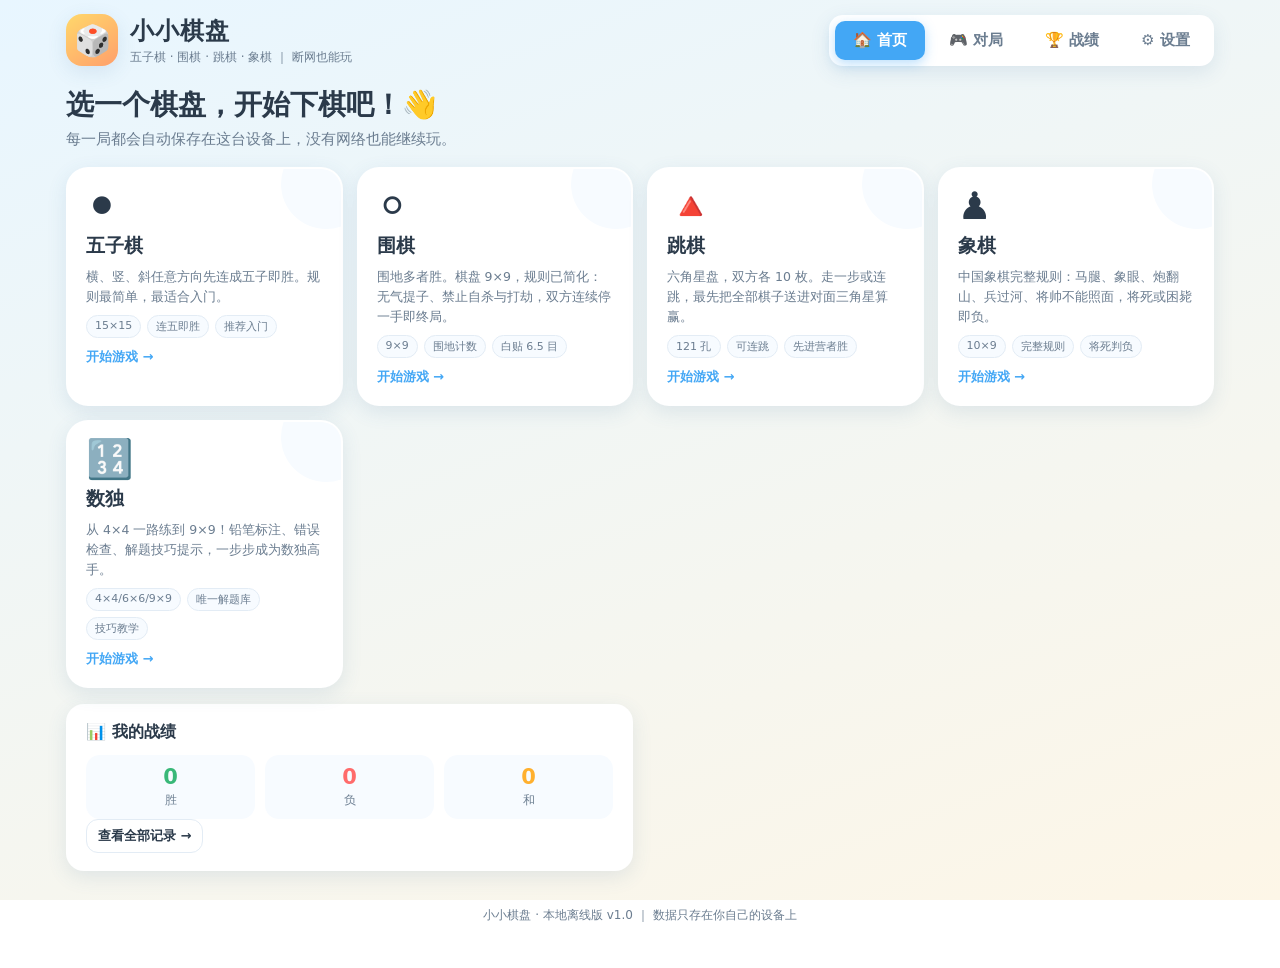
==== .deploy/index.html @ eed9c843 "first commit" ====
<!DOCTYPE html>
<html lang="zh-CN" data-theme="bright">
<head>
<meta charset="UTF-8" />
<meta name="viewport" content="width=device-width, initial-scale=1, viewport-fit=cover" />
<title>小小棋盘 · 儿童棋类乐园</title>
<link rel="manifest" href="manifest.webmanifest" />
<meta name="theme-color" content="#8ad0ff" />
<meta name="apple-mobile-web-app-capable" content="yes" />
<meta name="mobile-web-app-capable" content="yes" />
<meta name="apple-mobile-web-app-status-bar-style" content="default" />
<meta name="apple-mobile-web-app-title" content="小小棋盘" />
<link rel="icon" href="data:image/svg+xml,%3Csvg xmlns='http://www.w3.org/2000/svg' viewBox='0 0 64 64'%3E%3Crect width='64' height='64' rx='14' fill='%2343a7f5'/%3E%3Ccircle cx='24' cy='24' r='10' fill='%23222'/%3E%3Ccircle cx='41' cy='40' r='10' fill='%23fff'/%3E%3C/svg%3E" />
<link rel="stylesheet" href="css/style.css" />
</head>
<body>
<div class="app">

  <header class="topbar">
    <div class="brand">
      <div class="logo">🎲</div>
      <div class="brand-txt">
        <h1>小小棋盘</h1>
        <p>五子棋 · 围棋 · 跳棋 · 象棋 ｜ 断网也能玩</p>
      </div>
    </div>
    <nav class="tabs" id="tabs">
      <button class="tab active" data-view="home">🏠 首页</button>
      <button class="tab" data-view="play">🎮 对局</button>
      <button class="tab" data-view="records">🏆 战绩</button>
      <button class="tab" data-view="settings">⚙️ 设置</button>
    </nav>
  </header>

  <main class="main">

    <!-- ================= 首页 ================= -->
    <section class="view" id="view-home">
      <div class="hero">
        <h2>选一个棋盘，开始下棋吧！<span class="wave">👋</span></h2>
        <p>每一局都会自动保存在这台设备上，没有网络也能继续玩。</p>
      </div>

      <div class="game-grid" id="game-grid"></div>

      <div class="home-extra">
        <div class="card" id="continue-card" hidden>
          <h3>⏳ 未完成的对局</h3>
          <p class="muted" id="continue-txt"></p>
          <button class="btn primary" id="btn-continue">继续上次对局</button>
        </div>
        <div class="card">
          <h3>📊 我的战绩</h3>
          <div id="home-stats" class="stat-row"></div>
          <button class="btn ghost small" data-goto="records">查看全部记录 →</button>
        </div>
      </div>
    </section>

    <!-- ================= 对局 ================= -->
    <section class="view hidden" id="view-play">
      <div class="play-head">
        <button class="btn ghost" id="btn-back">← 返回首页</button>
        <h2 id="play-title">五子棋</h2>
        <span class="pill" id="play-status">准备开始</span>
      </div>

      <div class="play-body">
        <div class="board-panel">
          <div class="board-host" id="board-host"></div>
          <div class="board-foot"><span id="turn-tip"></span></div>
        </div>

        <aside class="side-panel">
          <div class="card">
            <h3>对局设置</h3>
            <label class="field"><span>对手</span>
              <select id="sel-mode">
                <option value="pve">🤖 人机对战</option>
                <option value="pvp">👫 双人对战</option>
              </select>
            </label>
            <label class="field" id="field-level"><span>难度</span>
              <select id="sel-level">
                <option value="easy">🐣 简单</option>
                <option value="normal" selected>🙂 一般</option>
                <option value="hard">🔥 困难</option>
              </select>
            </label>
            <label class="field" id="field-side"><span>我执</span>
              <select id="sel-side"><option value="1">先手</option><option value="2">后手</option></select>
            </label>
          </div>

          <div class="card">
            <h3>操作</h3>
            <div class="btn-col">
              <button class="btn" id="btn-restart">🔄 重新开始</button>
              <button class="btn" id="btn-undo">↩️ 悔棋</button>
              <button class="btn" id="btn-hint">💡 提示一手</button>
              <button class="btn" id="btn-resign">🏳️ 认输</button>
            </div>
          </div>

          <div class="card">
            <h3>对局信息</h3>
            <div id="game-info" class="info"></div>
          </div>
        </aside>
      </div>
    </section>

    <!-- ================= 战绩 ================= -->
    <section class="view hidden" id="view-records">
      <div class="view-head">
        <h2>🏆 我的战绩</h2>
        <div class="view-actions">
          <button class="btn ghost small" id="btn-export">导出备份</button>
          <button class="btn ghost small" id="btn-import">导入备份</button>
          <button class="btn danger small" id="btn-clear-records">清空记录</button>
        </div>
      </div>
      <div id="records-summary" class="stat-row"></div>
      <div class="card">
        <h3>最近对局</h3>
        <div class="table-wrap"><table class="table" id="records-table">
          <thead><tr><th>棋类</th><th>结果</th><th>难度</th><th>步数</th><th>用时</th><th>时间</th><th></th></tr></thead>
          <tbody></tbody>
        </table></div>
        <p class="muted small" id="records-empty">还没有对局记录，快去下棋吧！</p>
      </div>
    </section>

    <!-- ================= 设置 ================= -->
    <section class="view hidden" id="view-settings">
      <div class="view-head"><h2>⚙️ 设置</h2></div>

      <div class="card">
        <h3>外观</h3>
        <label class="field"><span>主题</span>
          <select id="set-theme">
            <option value="bright">☀️ 清新明亮</option>
            <option value="wood">🪵 木质棋盘</option>
            <option value="night">🌙 夜间护眼</option>
          </select>
        </label>
        <label class="field switch">
          <span>音效</span>
          <input type="checkbox" id="set-sound" />
          <i></i>
        </label>
        <label class="field switch">
          <span>显示坐标 / 编号</span>
          <input type="checkbox" id="set-coords" />
          <i></i>
        </label>
      </div>

      <div class="card">
        <h3>单机默认难度</h3>
        <div id="level-presets" class="preset-grid"></div>
      </div>

      <div class="card">
        <h3>数据与离线</h3>
        <p class="muted small" id="offline-state">离线状态检测中…</p>
        <div class="btn-row">
          <button class="btn ghost small" id="btn-export2">导出全部数据</button>
          <button class="btn ghost small" id="btn-import2">导入数据</button>
          <button class="btn danger small" id="btn-clear-all">清空全部数据</button>
        </div>
        <p class="muted small">所有数据都保存在本机浏览器（localStorage），不会上传。首次打开网页后，即使断网或关掉网络也能正常进入。</p>
      </div>

      <div class="card">
        <h3>玩法小贴士</h3>
        <ul class="tips" id="tips-list"></ul>
      </div>
    </section>

  </main>

  <footer class="foot">小小棋盘 · 本地离线版 v1.0 ｜ 数据只存在你自己的设备上</footer>
</div>

<div id="toast" class="toast"></div>

<div class="modal hidden" id="result-modal">
  <div class="modal-box">
    <div class="modal-emoji" id="result-emoji">🎉</div>
    <h3 id="result-title">你赢了！</h3>
    <p class="muted" id="result-sub"></p>
    <div class="btn-row center">
      <button class="btn primary" id="btn-again">再来一局</button>
      <button class="btn ghost" id="btn-result-home">返回首页</button>
    </div>
  </div>
</div>

<input type="file" id="file-input" accept="application/json" hidden />

<script src="js/store.js"></script>
<script src="js/sfx.js"></script>
<script src="js/boardkit.js"></script>
<script src="js/games/gomoku.js"></script>
<script src="js/games/go.js"></script>
<script src="js/games/checkers.js"></script>
<script src="js/games/xiangqi.js"></script>
<script src="js/games/sudoku.js"></script>
<script src="js/app.js"></script>
</body>
</html>
---- .deploy/css/style.css ----
/* ============ 小小棋盘 · 儿童棋类乐园 ============ */
:root{
  --bg1:#e8f6ff; --bg2:#fdf6e7;
  --card:#ffffff; --card-2:#f7fbff;
  --ink:#2b3a4a; --ink-2:#6b7d90; --line:#e3ecf5;
  --primary:#43a7f5; --primary-d:#2b8ce0;
  --good:#39b878; --warn:#ffb02e; --bad:#ff6b6b;
  --r:18px; --shadow:0 6px 20px rgba(60,110,160,.12);
  --board:#f6dcae; --board-line:#8a5a2b;
}
[data-theme="wood"]{
  --bg1:#f4e6cf; --bg2:#efe0c6;
  --card:#fffaf1; --card-2:#f8efdd;
  --ink:#4a3728; --ink-2:#8a705a; --line:#e6d5b8;
  --primary:#c1793a; --primary-d:#a3612b;
  --board:#e0b878; --board-line:#6b4423;
}
[data-theme="night"]{
  --bg1:#1c2536; --bg2:#232f44;
  --card:#28344a; --card-2:#2f3d56;
  --ink:#e8eef7; --ink-2:#9fb0c7; --line:#37455e;
  --primary:#5aa9e6; --primary-d:#3f8fcb;
  --shadow:0 6px 20px rgba(0,0,0,.28);
  --board:#2f3d56; --board-line:#7f93ad;
}

*{box-sizing:border-box;-webkit-tap-highlight-color:transparent}
html,body{height:100%}
body{
  margin:0; font-family:"PingFang SC","Microsoft YaHei","Hiragino Sans GB",system-ui,-apple-system,"Segoe UI",sans-serif;
  color:var(--ink);
  background:linear-gradient(160deg,var(--bg1) 0%,var(--bg2) 100%);
  background-attachment:fixed;
  -webkit-font-smoothing:antialiased;
}
.app{max-width:1180px;margin:0 auto;padding:14px 16px 40px;min-height:100%;display:flex;flex-direction:column;
  padding-left:max(16px,env(safe-area-inset-left));padding-right:max(16px,env(safe-area-inset-right));
  padding-top:max(14px,env(safe-area-inset-top))}
body{overscroll-behavior-y:contain}

/* ---------- 顶栏 ---------- */
.topbar{display:flex;align-items:center;justify-content:space-between;gap:12px;flex-wrap:wrap;margin-bottom:14px}
.brand{display:flex;align-items:center;gap:12px}
.logo{width:52px;height:52px;border-radius:16px;display:grid;place-items:center;font-size:30px;
  background:linear-gradient(145deg,#ffd86b,#ff9f6b);box-shadow:var(--shadow)}
.brand-txt h1{margin:0;font-size:22px;letter-spacing:1px}
.brand-txt p{margin:2px 0 0;font-size:12px;color:var(--ink-2)}
.tabs{display:flex;gap:6px;background:var(--card);padding:6px;border-radius:14px;box-shadow:var(--shadow);flex-wrap:wrap}
.tab{border:0;background:transparent;color:var(--ink-2);font-size:14px;font-weight:600;
  padding:9px 14px;border-radius:10px;cursor:pointer;transition:.18s;font-family:inherit}
.tab:hover{background:var(--card-2);color:var(--ink)}
.tab.active{background:var(--primary);color:#fff;box-shadow:0 4px 12px rgba(67,167,245,.35)}

.main{flex:1}
.view{animation:fade .28s ease}
.view.hidden{display:none}
@keyframes fade{from{opacity:0;transform:translateY(8px)}to{opacity:1;transform:none}}

/* ---------- 通用卡片 / 按钮 ---------- */
.card{background:var(--card);border-radius:var(--r);padding:16px 18px;box-shadow:var(--shadow);margin-bottom:14px}
.card h3{margin:0 0 12px;font-size:16px}
.muted{color:var(--ink-2)}
.small{font-size:12.5px}
.hero{margin:6px 0 18px}
.hero h2{margin:0 0 6px;font-size:24px}
.hero p{margin:0;color:var(--ink-2);font-size:14px}
.wave{display:inline-block;animation:wv 2.2s infinite}
@keyframes wv{0%,60%,100%{transform:rotate(0)}70%{transform:rotate(18deg)}80%{transform:rotate(-12deg)}}

.btn{font-family:inherit;font-size:14px;font-weight:600;border:1px solid var(--line);
  background:var(--card-2);color:var(--ink);padding:10px 14px;border-radius:12px;cursor:pointer;
  transition:.16s;display:inline-flex;align-items:center;justify-content:center;gap:6px}
.btn:hover{transform:translateY(-1px);box-shadow:0 4px 12px rgba(0,0,0,.08)}
.btn:active{transform:translateY(0)}
.btn:disabled{opacity:.45;cursor:not-allowed;transform:none;box-shadow:none}
.btn.primary{background:var(--primary);border-color:var(--primary);color:#fff}
.btn.primary:hover{background:var(--primary-d)}
.btn.ghost{background:transparent}
.btn.danger{background:var(--bad);border-color:var(--bad);color:#fff}
.btn.small{padding:7px 11px;font-size:13px}
.btn-col{display:flex;flex-direction:column;gap:8px}
.btn-row{display:flex;gap:8px;flex-wrap:wrap}
.btn-row.center{justify-content:center}

/* ---------- 首页 ---------- */
.game-grid{display:grid;grid-template-columns:repeat(auto-fill,minmax(215px,1fr));gap:14px;margin-bottom:16px}
.game-card{position:relative;background:var(--card);border-radius:22px;padding:18px;cursor:pointer;
  box-shadow:var(--shadow);border:2px solid transparent;transition:.2s;overflow:hidden;text-align:left;
  display:flex;flex-direction:column;gap:8px;font-family:inherit;color:inherit}
.game-card:hover{transform:translateY(-4px);border-color:var(--primary)}
.game-card .gc-emoji{font-size:38px;line-height:1}
.game-card .gc-name{font-size:19px;font-weight:800}
.game-card .gc-desc{font-size:12.5px;color:var(--ink-2);line-height:1.6;min-height:40px}
.game-card .gc-tags{display:flex;gap:6px;flex-wrap:wrap}
.tag{font-size:11px;padding:3px 8px;border-radius:999px;background:var(--card-2);color:var(--ink-2);border:1px solid var(--line)}
.game-card .gc-go{margin-top:2px;font-size:13px;font-weight:700;color:var(--primary)}
.game-card::after{content:"";position:absolute;right:-30px;top:-30px;width:90px;height:90px;border-radius:50%;background:var(--card-2);z-index:0}
.game-card>*{position:relative;z-index:1}

.home-extra{display:grid;grid-template-columns:1fr 1fr;gap:14px}
@media(max-width:720px){.home-extra{grid-template-columns:1fr}}
.stat-row{display:flex;gap:10px;flex-wrap:wrap}
.stat{flex:1;min-width:84px;background:var(--card-2);border-radius:14px;padding:10px 12px;text-align:center}
.stat b{display:block;font-size:21px}
.stat span{font-size:12px;color:var(--ink-2)}
.stat.w b{color:var(--good)} .stat.l b{color:var(--bad)} .stat.d b{color:var(--warn)}

/* ---------- 对局页 ---------- */
.play-head{display:flex;align-items:center;gap:12px;margin-bottom:12px;flex-wrap:wrap}
.play-head h2{margin:0;font-size:20px;flex:1}
.pill{background:var(--card);padding:7px 14px;border-radius:999px;font-size:13px;font-weight:700;box-shadow:var(--shadow)}
.pill.think{background:var(--warn);color:#3a2a00}
.play-body{display:grid;grid-template-columns:1fr 272px;gap:14px;align-items:start}
@media(max-width:860px){.play-body{grid-template-columns:1fr}}
.board-panel{background:var(--card);border-radius:var(--r);padding:12px;box-shadow:var(--shadow)}
.board-host{height:clamp(320px,64vh,620px);display:flex;align-items:center;justify-content:center;overflow:hidden}
.board-canvas{border-radius:12px;touch-action:manipulation;box-shadow:0 4px 16px rgba(0,0,0,.12)}
.board-foot{text-align:center;color:var(--ink-2);font-size:13px;padding-top:8px;min-height:20px}
.side-panel{display:flex;flex-direction:column}
.field{display:flex;align-items:center;justify-content:space-between;gap:10px;margin-bottom:10px;font-size:14px}
.field>span{color:var(--ink-2);font-size:13px}
.field select{font-family:inherit;font-size:14px;padding:8px 10px;border-radius:10px;border:1px solid var(--line);
  background:var(--card-2);color:var(--ink);min-width:120px}
.field.switch{position:relative}
.field.switch input{opacity:0;position:absolute;right:0}
.field.switch i{width:44px;height:24px;border-radius:99px;background:var(--line);position:relative;transition:.2s;cursor:pointer}
.field.switch i::after{content:"";position:absolute;left:3px;top:3px;width:18px;height:18px;border-radius:50%;background:#fff;transition:.2s}
.field.switch input:checked + i{background:var(--primary)}
.field.switch input:checked + i::after{transform:translateX(20px)}
.info{font-size:13px;color:var(--ink-2);line-height:1.9}
.info b{color:var(--ink)}

/* ---------- 战绩 / 设置 ---------- */
.view-head{display:flex;align-items:center;justify-content:space-between;gap:10px;margin-bottom:14px;flex-wrap:wrap}
.view-head h2{margin:0;font-size:20px}
.view-actions{display:flex;gap:8px;flex-wrap:wrap}
.table-wrap{overflow-x:auto}
.table{width:100%;border-collapse:collapse;font-size:13.5px}
.table th,.table td{padding:9px 10px;text-align:left;border-bottom:1px solid var(--line);white-space:nowrap}
.table th{color:var(--ink-2);font-weight:600;font-size:12.5px}
.table td .del{cursor:pointer;color:var(--bad);font-weight:700}
.preset-grid{display:grid;grid-template-columns:repeat(auto-fill,minmax(190px,1fr));gap:12px}
.preset{background:var(--card-2);border-radius:14px;padding:12px}
.preset .pn{font-weight:700;margin-bottom:8px;font-size:14px}
.preset select{width:100%;font-family:inherit;font-size:13px;padding:7px 9px;border-radius:9px;border:1px solid var(--line);background:var(--card);color:var(--ink)}
.tips{margin:0;padding-left:20px;font-size:13.5px;color:var(--ink-2);line-height:2}

.foot{text-align:center;color:var(--ink-2);font-size:12px;padding:22px 0 4px}

/* ---------- toast / modal ---------- */
.toast{position:fixed;left:50%;bottom:32px;transform:translate(-50%,20px);background:rgba(35,45,60,.94);color:#fff;
  padding:11px 20px;border-radius:999px;font-size:14px;opacity:0;pointer-events:none;transition:.25s;z-index:99;max-width:80vw;text-align:center}
.toast.show{opacity:1;transform:translate(-50%,0)}
.modal{position:fixed;inset:0;background:rgba(20,30,45,.5);display:grid;place-items:center;z-index:100;backdrop-filter:blur(3px)}
.modal.hidden{display:none}
.modal-box{background:var(--card);border-radius:24px;padding:28px 30px;text-align:center;max-width:330px;width:86%;
  box-shadow:0 20px 50px rgba(0,0,0,.25);animation:pop .3s cubic-bezier(.2,1.4,.5,1)}
@keyframes pop{from{transform:scale(.8);opacity:0}to{transform:scale(1);opacity:1}}
.modal-emoji{font-size:52px;line-height:1}
.modal-box h3{margin:10px 0 4px;font-size:22px}
.modal-box p{margin:0 0 18px;font-size:13.5px}

/* ---------- 数独数字键盘 ---------- */
.sdk-pad{margin-top:10px;display:flex;flex-direction:column;gap:8px}
.sdk-tools{display:flex;gap:8px}
.sdk-tools .btn{flex:1}
.sdk-notes.active{background:var(--primary);border-color:var(--primary);color:#fff}
.sdk-digits{display:grid;grid-template-columns:repeat(var(--n,9),1fr);gap:6px}
.sdk-digit{font-family:inherit;border:1px solid var(--line);background:var(--card-2);color:var(--ink);
  border-radius:10px;padding:3px 2px;display:flex;flex-direction:column;align-items:center;justify-content:center;
  gap:0;cursor:pointer;transition:.15s;min-height:48px;-webkit-tap-highlight-color:transparent}
.sdk-digit b{font-size:19px;line-height:1.15}
.sdk-digit span{font-size:10px;color:var(--ink-2);line-height:1.2}
.sdk-digit:active{transform:scale(.94)}
.sdk-digit.done{opacity:.32}

/* ============================================================
   移动端 / iPad 适配
   ============================================================ */

/* ---------- 触屏设备通用：更大点击热区、去 hover 位移 ---------- */
@media (pointer:coarse){
  .tab{min-height:44px}
  .btn{min-height:44px}
  .btn.small{min-height:38px}
  .field select{min-height:42px}
  .game-card:hover{transform:none;border-color:transparent}
  .game-card:active{transform:scale(.97);border-color:var(--primary)}
  .btn:hover{transform:none}
  .btn:active{transform:scale(.96)}
  .tab:hover{background:transparent}
  .tab:active{background:var(--card-2)}
}
.game-card,.tab,.btn,.board-canvas,.pill{-webkit-user-select:none;user-select:none;-webkit-touch-callout:none}
select,.field,.info,.tips{-webkit-user-select:text;user-select:text}
select,button,input{touch-action:manipulation}
.board-canvas{touch-action:manipulation}

/* iOS Safari 下 fixed 背景会卡顿，触屏设备改用滚动背景 */
@media (pointer:coarse){body{background-attachment:scroll}}

/* 安全区：iPhone 底部小黑条 / 刘海 */
.toast{bottom:calc(32px + env(safe-area-inset-bottom))}

/* ---------- 手机（≤640px） ---------- */
@media (max-width:640px){
  .app{padding:10px 12px calc(24px + env(safe-area-inset-bottom))}
  .topbar{gap:8px;margin-bottom:10px}
  .logo{width:44px;height:44px;font-size:24px;border-radius:13px}
  .brand-txt h1{font-size:18px}
  .brand-txt p{font-size:11px}
  /* 导航占满一行，四等分 */
  .tabs{width:100%;padding:5px;gap:2px}
  .tab{flex:1;padding:10px 4px;font-size:13px;white-space:nowrap}

  .hero{margin:2px 0 12px}
  .hero h2{font-size:19px}
  .hero p{font-size:12.5px}

  /* 游戏卡片：两列紧凑布局，收起长描述 */
  .game-grid{grid-template-columns:repeat(2,1fr);gap:10px}
  .game-card{padding:13px;border-radius:18px;gap:6px}
  .game-card .gc-emoji{font-size:30px}
  .game-card .gc-name{font-size:16px}
  .game-card .gc-desc{display:none}
  .game-card .gc-tags .tag{font-size:10px;padding:2px 7px}
  .game-card::after{right:-24px;top:-24px;width:70px;height:70px}
  .card{padding:13px 14px}

  /* 对局页：头部紧凑、棋盘吃满宽度 */
  .play-head{gap:8px;margin-bottom:10px}
  .play-head h2{font-size:16px}
  .play-head .btn{padding:8px 10px;font-size:13px}
  .pill{font-size:12px;padding:6px 11px}
  .board-panel{padding:8px;border-radius:14px}
  .board-host{height:min(94vw - 32px,58vh);height:min(calc(94vw - 32px),58svh)}
  /* 侧栏操作按钮：2×2 网格更省高度 */
  .side-panel .btn-col{display:grid;grid-template-columns:1fr 1fr;gap:8px}
  .foot{font-size:11px;padding:16px 0 4px}
  .toast{font-size:13px;padding:10px 16px;bottom:calc(20px + env(safe-area-inset-bottom))}
  .modal-box{padding:22px 20px}
  .modal-emoji{font-size:44px}
  .modal-box h3{font-size:19px}

  /* 战绩表：字号微缩、内边距收紧 */
  .table th,.table td{padding:8px 7px;font-size:12.5px}
  .view-actions .btn{flex:1}
}

/* 极窄屏（≤350px）：卡片退回单列，保证不挤 */
@media (max-width:350px){
  .game-grid{grid-template-columns:1fr}
  .game-card .gc-desc{display:block}
}

/* ---------- 手机横屏：压缩顶栏，棋盘吃满高度 ---------- */
@media (max-width:900px) and (max-height:500px) and (orientation:landscape){
  .brand-txt p{display:none}
  .logo{width:38px;height:38px;font-size:20px}
  .brand-txt h1{font-size:16px}
  .topbar{margin-bottom:8px}
  .hero{display:none}
  .play-head{margin-bottom:8px}
  .play-body{grid-template-columns:1fr 232px}
  #board-host{height:72vh;height:72svh}
  .side-panel .btn-col{display:grid;grid-template-columns:1fr 1fr;gap:6px}
  .foot{display:none}
}

/* ---------- iPad 竖屏（641px~1024px） ---------- */
@media (min-width:641px) and (max-width:1024px){
  .app{padding:18px 22px calc(30px + env(safe-area-inset-bottom))}
  /* 平板上卡片加大间距，两到三列自然分布 */
  .game-grid{grid-template-columns:repeat(auto-fill,minmax(240px,1fr));gap:16px}
  .game-card{padding:20px}
  .game-card .gc-emoji{font-size:42px}
}

/* ---------- iPad / 桌面（≥768px）：字号与棋盘整体升一档 ---------- */
@media (min-width:768px){
  .hero h2{font-size:28px}
  .hero p{font-size:15px}
  .play-head h2{font-size:22px}
  .pill{font-size:14px;padding:8px 16px}
  .board-host{height:clamp(340px,66vh,660px)}
  .board-panel{padding:16px}
  .card{padding:18px 20px}
  .modal-box{max-width:400px}
  .brand-txt h1{font-size:24px}
  .tab{font-size:15px;padding:10px 18px}
}

/* ---------- ≥1024px（iPad 横屏 / 桌面）：对局页侧栏加宽、棋盘放大 ---------- */
@media (min-width:1024px){
  .play-body{grid-template-columns:1fr 300px}
  .game-grid{grid-template-columns:repeat(4,1fr)}
  .board-host{height:clamp(380px,76vh,760px)}
}
@media (min-width:641px) and (max-width:1023px){
  .game-grid{grid-template-columns:repeat(2,1fr)}
}
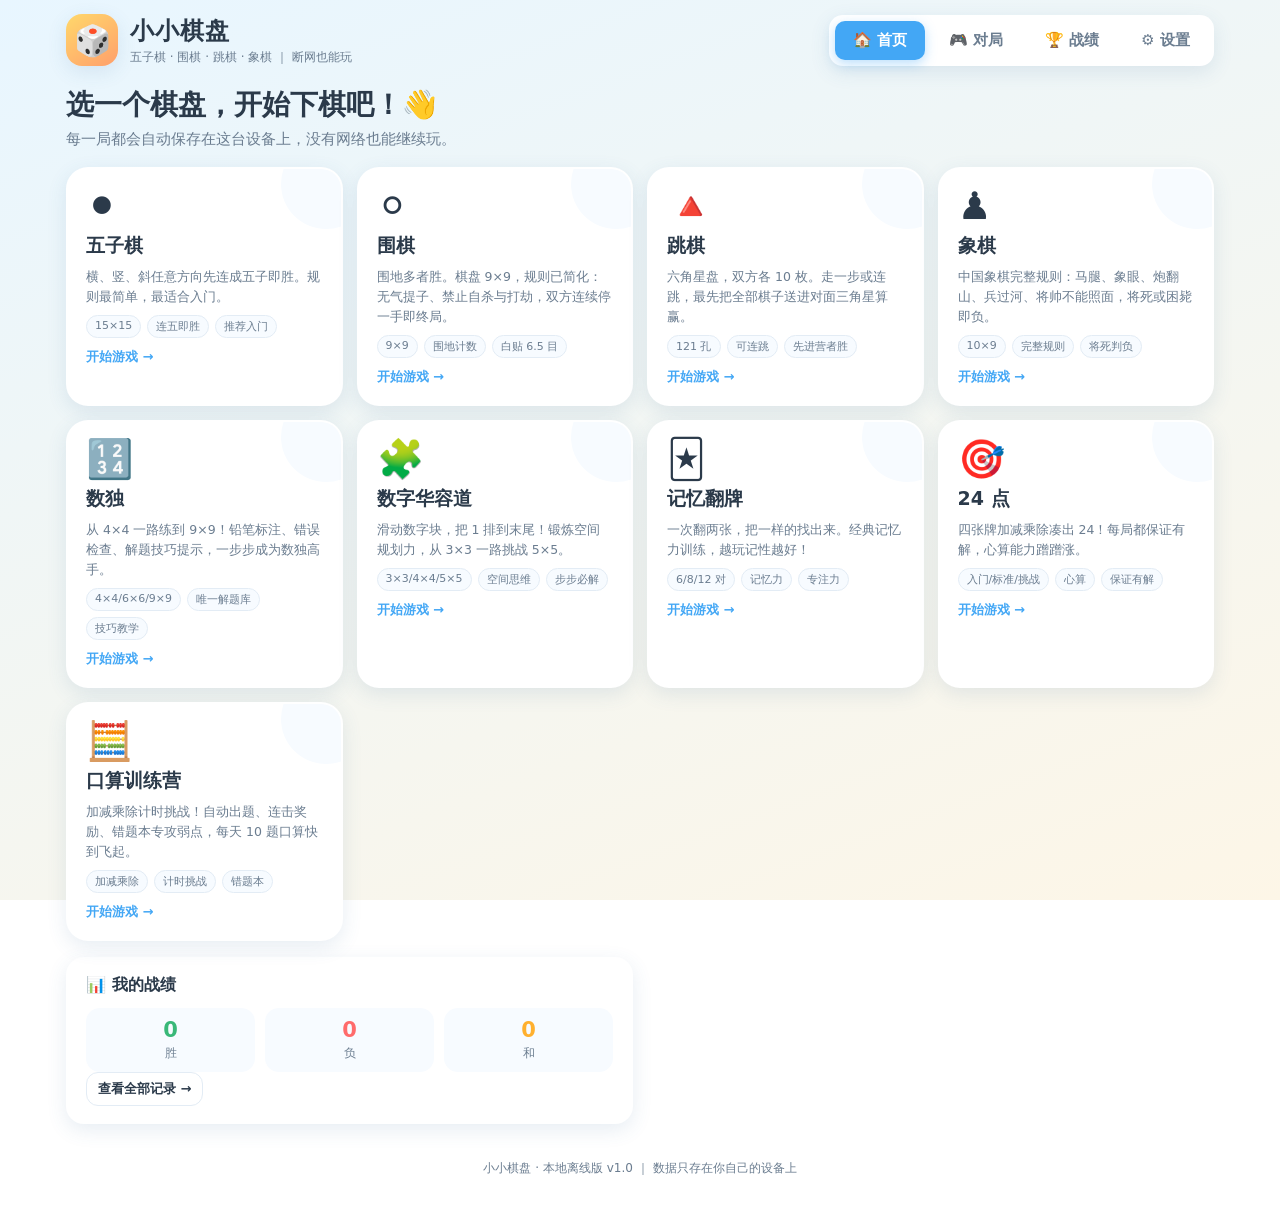
==== commit 58c78274: "feat(view): 补充口算" ====
--- a/.deploy/index.html
+++ b/.deploy/index.html
@@ -2,7 +2,7 @@
 <html lang="zh-CN" data-theme="bright">
 <head>
 <meta charset="UTF-8" />
-<meta name="viewport" content="width=device-width, initial-scale=1, viewport-fit=cover" />
+<meta name="viewport" content="width=device-width, initial-scale=1, viewport-fit=cover, interactive-widget=resizes-content" />
 <title>小小棋盘 · 儿童棋类乐园</title>
 <link rel="manifest" href="manifest.webmanifest" />
 <meta name="theme-color" content="#8ad0ff" />
@@ -207,6 +207,10 @@
 <script src="js/games/checkers.js"></script>
 <script src="js/games/xiangqi.js"></script>
 <script src="js/games/sudoku.js"></script>
+<script src="js/games/slide.js"></script>
+<script src="js/games/memory.js"></script>
+<script src="js/games/game24.js"></script>
+<script src="js/games/mathcamp.js"></script>
 <script src="js/app.js"></script>
 </body>
 </html>
--- a/.deploy/css/style.css
+++ b/.deploy/css/style.css
@@ -111,10 +111,11 @@
 .pill{background:var(--card);padding:7px 14px;border-radius:999px;font-size:13px;font-weight:700;box-shadow:var(--shadow)}
 .pill.think{background:var(--warn);color:#3a2a00}
 .play-body{display:grid;grid-template-columns:1fr 272px;gap:14px;align-items:start}
+.play-body>*{min-width:0}   /* 防止 canvas 初始 300px 撑破网格轨道 */
 @media(max-width:860px){.play-body{grid-template-columns:1fr}}
 .board-panel{background:var(--card);border-radius:var(--r);padding:12px;box-shadow:var(--shadow)}
 .board-host{height:clamp(320px,64vh,620px);display:flex;align-items:center;justify-content:center;overflow:hidden}
-.board-canvas{border-radius:12px;touch-action:manipulation;box-shadow:0 4px 16px rgba(0,0,0,.12)}
+.board-canvas{border-radius:12px;touch-action:manipulation;box-shadow:0 4px 16px rgba(0,0,0,.12);max-width:100%}
 .board-foot{text-align:center;color:var(--ink-2);font-size:13px;padding-top:8px;min-height:20px}
 .side-panel{display:flex;flex-direction:column}
 .field{display:flex;align-items:center;justify-content:space-between;gap:10px;margin-bottom:10px;font-size:14px}
@@ -174,6 +175,69 @@
 .sdk-digit:active{transform:scale(.94)}
 .sdk-digit.done{opacity:.32}
 
+/* ---------- 数独学堂 ---------- */
+.sdk-tutor{margin-top:10px;background:linear-gradient(150deg,#fff7e0,#ffefd0);border:1.5px solid #ffd98a;
+  border-radius:14px;padding:12px 14px;box-shadow:var(--shadow)}
+.sdk-tutor .st-head{display:flex;align-items:center;justify-content:space-between;gap:8px}
+.sdk-tutor .st-title{font-weight:800;font-size:14.5px;color:#8a5a00}
+.sdk-tutor .st-msg{margin:8px 0 0;font-size:13.5px;line-height:1.75;color:#5c4a1e}
+.sdk-tutor .st-foot{display:flex;align-items:center;justify-content:space-between;gap:8px;margin-top:10px}
+.sdk-tutor .st-prog{font-size:12px;color:#a3812e}
+.sdk-tutor .st-skip{background:#fff;border-color:#ffd98a}
+.sdk-lesson-mask{position:fixed;inset:0;background:rgba(20,30,45,.5);z-index:110;display:grid;place-items:center;
+  padding:20px;backdrop-filter:blur(3px)}
+.sdk-lesson-mask.hidden{display:none}
+.sdk-lesson{background:var(--card);border-radius:22px;padding:20px;width:min(430px,94vw);max-height:86vh;overflow:auto;
+  box-shadow:0 20px 50px rgba(0,0,0,.25);animation:pop .3s cubic-bezier(.2,1.4,.5,1)}
+.sdk-lesson .sl-head{display:flex;align-items:center;justify-content:space-between;margin-bottom:6px}
+.sdk-lesson .sl-head b{font-size:18px}
+.sdk-lesson .sl-item{display:flex;align-items:center;gap:12px;width:100%;text-align:left;font-family:inherit;color:inherit;
+  background:var(--card-2);border:1.5px solid var(--line);border-radius:14px;padding:12px 14px;margin-top:10px;
+  cursor:pointer;transition:.15s}
+.sdk-lesson .sl-item:hover{border-color:var(--primary);transform:translateY(-1px)}
+.sdk-lesson .sl-emoji{font-size:26px}
+.sdk-lesson .sl-txt{flex:1;display:flex;flex-direction:column;gap:2px}
+.sdk-lesson .sl-txt b{font-size:14.5px}
+.sdk-lesson .sl-txt i{font-style:normal;font-size:12px;color:var(--ink-2)}
+.sdk-lesson .sl-go{font-size:12.5px;font-weight:700;color:var(--primary);white-space:nowrap}
+
+/* ---------- 记忆翻牌 ---------- */
+.mem-board{display:grid;grid-template-columns:repeat(var(--cols,4),1fr);gap:10px;width:100%;max-width:560px;margin:0 auto}
+.mem-card{position:relative;aspect-ratio:1;border:0;background:transparent;padding:0;cursor:pointer;
+  perspective:600px;font-family:inherit;-webkit-tap-highlight-color:transparent}
+.mc-inner{position:absolute;inset:0;transform-style:preserve-3d;transition:transform .35s cubic-bezier(.4,1.4,.6,1)}
+.mem-card.open .mc-inner{transform:rotateY(180deg)}
+.mc-face{position:absolute;inset:0;display:grid;place-items:center;backface-visibility:hidden;-webkit-backface-visibility:hidden;
+  border-radius:14px;font-size:clamp(22px,6vw,34px)}
+.mc-back{background:linear-gradient(145deg,var(--primary),var(--primary-d));color:#fff;font-size:clamp(16px,4vw,24px);
+  box-shadow:var(--shadow)}
+.mc-front{background:var(--card-2);border:2px solid var(--line);transform:rotateY(180deg)}
+.mem-card.done .mc-front{background:#e8f9f0;border-color:var(--good);animation:pop .35s}
+.mem-card:active .mc-inner{transform:scale(.95) rotateY(180deg)}
+.mem-card.done{cursor:default}
+
+/* ---------- 24 点 ---------- */
+.n24-wrap{max-width:480px;margin:0 auto;display:flex;flex-direction:column;gap:12px}
+.n24-goal{background:var(--card-2);border-radius:12px;padding:9px 14px;font-size:14px;text-align:center}
+.n24-goal b{color:var(--primary);font-size:17px}
+.n24-tiles{display:flex;gap:10px;justify-content:center;flex-wrap:wrap}
+.n24-tile{font-family:inherit;cursor:pointer;border:2px solid var(--line);background:var(--card-2);color:var(--ink);
+  border-radius:14px;min-width:72px;min-height:72px;padding:6px 10px;display:flex;flex-direction:column;align-items:center;
+  justify-content:center;gap:2px;transition:.15s;-webkit-tap-highlight-color:transparent}
+.n24-tile b{font-size:24px}
+.n24-tile i{font-style:normal;font-size:9.5px;color:var(--ink-2);max-width:70px;overflow:hidden;text-overflow:ellipsis;white-space:nowrap}
+.n24-tile.sel{border-color:var(--primary);background:rgba(67,167,245,.12);transform:translateY(-2px);
+  box-shadow:0 4px 12px rgba(67,167,245,.3)}
+.n24-tile:active{transform:scale(.94)}
+.n24-ops{display:flex;gap:10px;justify-content:center}
+.n24-op{font-family:inherit;font-size:22px;font-weight:800;cursor:pointer;border:2px solid var(--line);
+  background:var(--card);color:var(--ink);border-radius:12px;width:54px;height:48px;transition:.15s;
+  -webkit-tap-highlight-color:transparent}
+.n24-op.sel{border-color:var(--primary);background:var(--primary);color:#fff}
+.n24-op:active{transform:scale(.92)}
+.n24-log{background:var(--card-2);border-radius:12px;padding:10px 14px;font-size:13px;line-height:2;min-height:64px;
+  color:var(--ink-2)}
+
 /* ============================================================
    移动端 / iPad 适配
    ============================================================ */
@@ -233,9 +297,29 @@
   .play-head .btn{padding:8px 10px;font-size:13px}
   .pill{font-size:12px;padding:6px 11px}
   .board-panel{padding:8px;border-radius:14px}
-  .board-host{height:min(94vw - 32px,58vh);height:min(calc(94vw - 32px),58svh)}
+  /* 棋盘吃满可用宽度：app 左右 padding 12×2 + 面板 padding 8×2 = 40px。
+     高度上限 68svh 只是兜底（超长屏 / 分屏模式），宽度约束先生效 */
+  .board-host{height:min(calc(100vw - 40px),68vh);height:min(calc(100vw - 40px),68svh)}
+  /* 手机上高频操作优先：把「操作」卡片提到「对局设置」上面 */
+  .side-panel .card:nth-child(2){order:-1}
+  .side-panel .card{margin-bottom:10px}
   /* 侧栏操作按钮：2×2 网格更省高度 */
   .side-panel .btn-col{display:grid;grid-template-columns:1fr 1fr;gap:8px}
+  /* 数独键盘：手机上加大触控面积 */
+  .sdk-digit{min-height:54px;border-radius:12px}
+  .sdk-digit b{font-size:22px}
+  .sdk-digit span{font-size:11px}
+  /* 学堂横幅 / 记忆翻牌 / 24 点：手机紧凑化 */
+  .sdk-tutor{padding:10px 12px}
+  .sdk-tutor .st-msg{font-size:12.5px}
+  .mem-board{gap:7px}
+  .n24-tile{min-width:64px;min-height:64px}
+  .n24-tile b{font-size:21px}
+  /* 口算键盘：手机上加大触控面积，题目字号收紧 */
+  .mc-key{min-height:56px;font-size:21px}
+  .mc-question{padding:20px 8px}
+  .mc-prog i{width:16px}
+  .n24-op{width:48px;height:44px;font-size:19px}
   .foot{font-size:11px;padding:16px 0 4px}
   .toast{font-size:13px;padding:10px 16px;bottom:calc(20px + env(safe-area-inset-bottom))}
   .modal-box{padding:22px 20px}
@@ -255,15 +339,23 @@
 
 /* ---------- 手机横屏：压缩顶栏，棋盘吃满高度 ---------- */
 @media (max-width:900px) and (max-height:500px) and (orientation:landscape){
-  .brand-txt p{display:none}
-  .logo{width:38px;height:38px;font-size:20px}
-  .brand-txt h1{font-size:16px}
-  .topbar{margin-bottom:8px}
+  .app{padding-top:8px}
+  .brand-txt{display:none}              /* 只留 logo，纵向高度全部让给棋盘 */
+  .logo{width:34px;height:34px;font-size:18px;border-radius:10px}
+  .topbar{margin-bottom:6px}
+  .tabs{padding:4px}
+  .tab{padding:7px 10px;font-size:12.5px;min-height:38px}
   .hero{display:none}
-  .play-head{margin-bottom:8px}
-  .play-body{grid-template-columns:1fr 232px}
-  #board-host{height:72vh;height:72svh}
+  .play-head{margin-bottom:6px}
+  .play-head .btn{padding:6px 9px;font-size:12.5px;min-height:36px}
+  .play-body{grid-template-columns:1fr 216px;gap:10px}
+  .board-panel{padding:6px}
+  #board-host{height:76vh;height:76svh}
+  .board-foot{display:none}
+  .side-panel .card{padding:10px 12px;margin-bottom:8px}
+  .side-panel .card h3{font-size:13.5px;margin-bottom:8px}
   .side-panel .btn-col{display:grid;grid-template-columns:1fr 1fr;gap:6px}
+  .side-panel .btn{min-height:36px;padding:6px 8px;font-size:12.5px}
   .foot{display:none}
 }
 
@@ -274,6 +366,9 @@
   .game-grid{grid-template-columns:repeat(auto-fill,minmax(240px,1fr));gap:16px}
   .game-card{padding:20px}
   .game-card .gc-emoji{font-size:42px}
+  /* 棋盘放大：宽度吃满面板，高度兜底放宽 */
+  .board-host{height:clamp(360px,74svh,820px)}
+  .board-panel{padding:12px}
 }
 
 /* ---------- iPad / 桌面（≥768px）：字号与棋盘整体升一档 ---------- */
@@ -282,7 +377,7 @@
   .hero p{font-size:15px}
   .play-head h2{font-size:22px}
   .pill{font-size:14px;padding:8px 16px}
-  .board-host{height:clamp(340px,66vh,660px)}
+  .board-host{height:clamp(360px,74vh,820px)}
   .board-panel{padding:16px}
   .card{padding:18px 20px}
   .modal-box{max-width:400px}
@@ -299,3 +394,48 @@
 @media (min-width:641px) and (max-width:1023px){
   .game-grid{grid-template-columns:repeat(2,1fr)}
 }
+
+/* ---------- 口算训练营 ---------- */
+.mc-wrap{width:100%;max-width:520px;margin:0 auto;display:flex;flex-direction:column;gap:12px}
+.mc-mode{display:flex;align-items:center;gap:6px;flex-wrap:wrap;font-size:13.5px;color:var(--muted)}
+.mc-link{background:none;border:none;color:var(--pri);font-size:13px;cursor:pointer;padding:6px 8px;border-radius:8px}
+.mc-link:hover{background:var(--pri-soft,rgba(59,130,246,.1))}
+.mc-prog{display:flex;gap:5px;justify-content:center}
+.mc-prog i{width:22px;height:7px;border-radius:4px;background:var(--line);transition:background .2s}
+.mc-prog i.cur{background:var(--pri)}
+.mc-prog i.ok{background:var(--good)}
+.mc-prog i.no{background:var(--bad)}
+.mc-question{
+  text-align:center;font-size:clamp(30px,7vw,44px);font-weight:800;letter-spacing:2px;
+  padding:26px 10px;border-radius:16px;background:var(--card);box-shadow:var(--shadow);
+  transition:background .25s,transform .15s;font-variant-numeric:tabular-nums
+}
+.mc-question.good{background:rgba(34,197,94,.14)}
+.mc-question.bad{background:rgba(239,68,68,.14)}
+.mc-answer{display:flex;gap:8px;justify-content:center}
+.mc-input{
+  width:140px;text-align:center;font-size:24px;font-weight:700;padding:10px;
+  border:2px solid var(--line);border-radius:12px;background:var(--card);color:var(--txt);
+  font-variant-numeric:tabular-nums
+}
+.mc-input:focus{outline:none;border-color:var(--pri)}
+.mc-go{padding:10px 22px;font-size:16px}
+.mc-pad{display:grid;grid-template-columns:repeat(3,1fr);gap:8px;max-width:300px;margin:0 auto;width:100%}
+.mc-key{
+  min-height:52px;font-size:20px;font-weight:700;border:1px solid var(--line);
+  border-radius:12px;background:var(--card);color:var(--txt);cursor:pointer;
+  font-variant-numeric:tabular-nums;touch-action:manipulation
+}
+.mc-key:active{transform:scale(.93);background:var(--pri);color:#fff}
+.mc-key:nth-child(10){font-size:14px}
+.mc-key:nth-child(12){font-size:15px}
+.mc-fb{text-align:center;font-size:16px;font-weight:700;min-height:24px}
+.mc-fb.good{color:var(--good)}
+.mc-fb.bad{color:var(--bad)}
+.mc-result{text-align:center;padding:6px}
+.mc-score{font-size:34px;font-weight:800;color:var(--pri)}
+.mc-again{display:flex;justify-content:center;max-width:none}
+.mc-again .btn{padding:12px 28px;font-size:16px}
+.mc-hist{text-align:center;font-size:13px;color:var(--muted);line-height:1.9}
+.mc-hist-item{display:inline-block;margin:0 6px;padding:2px 10px;border-radius:8px;background:var(--card);box-shadow:var(--shadow);font-weight:700;color:var(--txt)}
+.mc-hist-item i{font-style:normal;font-size:11px;color:var(--muted);margin-left:4px}
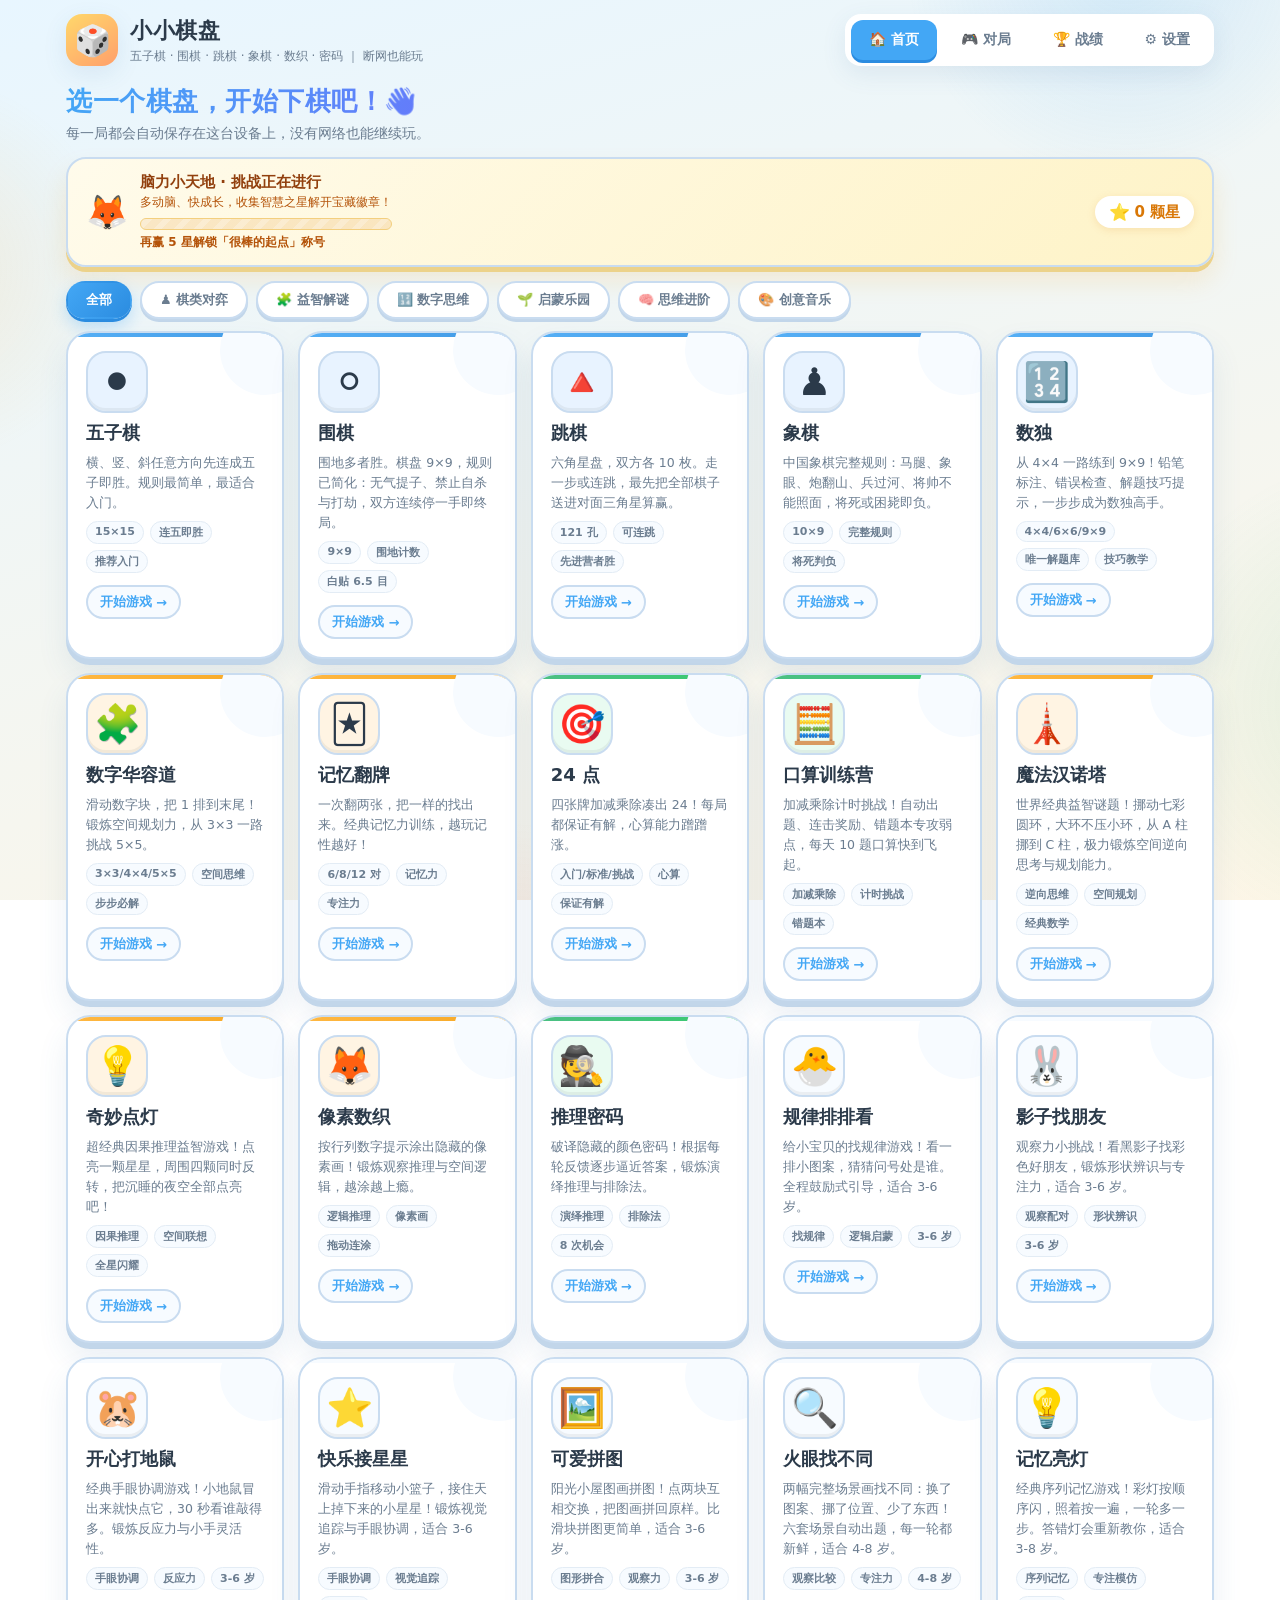
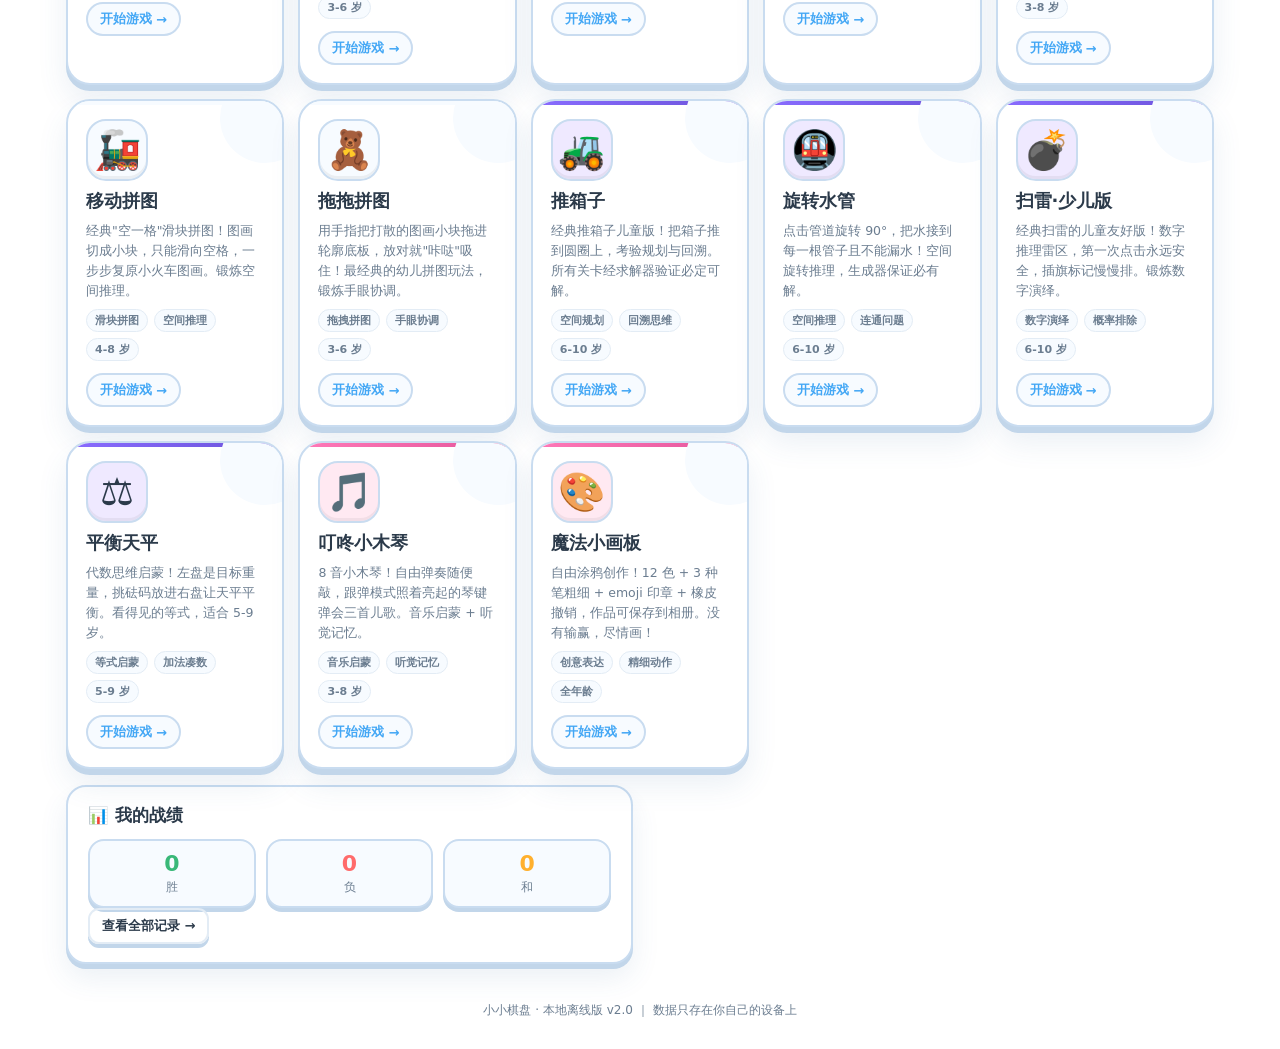
==== commit ee568d9f: "feat(view)：增加游戏" ====
--- a/.deploy/index.html
+++ b/.deploy/index.html
@@ -11,7 +11,7 @@
 <meta name="apple-mobile-web-app-status-bar-style" content="default" />
 <meta name="apple-mobile-web-app-title" content="小小棋盘" />
 <link rel="icon" href="data:image/svg+xml,%3Csvg xmlns='http://www.w3.org/2000/svg' viewBox='0 0 64 64'%3E%3Crect width='64' height='64' rx='14' fill='%2343a7f5'/%3E%3Ccircle cx='24' cy='24' r='10' fill='%23222'/%3E%3Ccircle cx='41' cy='40' r='10' fill='%23fff'/%3E%3C/svg%3E" />
-<link rel="stylesheet" href="css/style.css" />
+<link rel="stylesheet" href="css/style.css?v=v39" />
 </head>
 <body>
 <div class="app">
@@ -21,7 +21,7 @@
       <div class="logo">🎲</div>
       <div class="brand-txt">
         <h1>小小棋盘</h1>
-        <p>五子棋 · 围棋 · 跳棋 · 象棋 ｜ 断网也能玩</p>
+        <p>五子棋 · 围棋 · 跳棋 · 象棋 · 数织 · 密码 ｜ 断网也能玩</p>
       </div>
     </div>
     <nav class="tabs" id="tabs">
@@ -41,6 +41,23 @@
         <p>每一局都会自动保存在这台设备上，没有网络也能继续玩。</p>
       </div>
 
+      <div class="card home-stars-card">
+        <div class="hsc-left">
+          <span class="hsc-mascot">🦊</span>
+          <div style="flex:1;min-width:0">
+            <div class="hsc-title">脑力小天地 · 挑战正在进行</div>
+            <div class="hsc-sub" id="home-stars-txt">多动脑、快成长，收集智慧之星解开宝藏徽章！</div>
+            <div class="star-track">
+              <div class="star-progress" id="star-progress" style="width:0%"></div>
+            </div>
+            <div class="hsc-sub star-progress-txt" id="star-progress-txt"></div>
+          </div>
+        </div>
+        <div class="hsc-stars"><span class="star-icon">⭐</span> <b id="home-stars-count">0</b> 颗星</div>
+      </div>
+
+      <div class="cat-row" id="cat-row"></div>
+
       <div class="game-grid" id="game-grid"></div>
 
       <div class="home-extra">
@@ -62,6 +79,7 @@
       <div class="play-head">
         <button class="btn ghost" id="btn-back">← 返回首页</button>
         <h2 id="play-title">五子棋</h2>
+        <button type="button" class="btn small" id="btn-rules">❓ 玩法</button>
         <span class="pill" id="play-status">准备开始</span>
       </div>
 
@@ -69,6 +87,12 @@
         <div class="board-panel">
           <div class="board-host" id="board-host"></div>
           <div class="board-foot"><span id="turn-tip"></span></div>
+          <div class="board-quick-actions" id="board-quick-actions">
+            <button type="button" class="btn small q-btn" id="btn-quick-undo">↩️ 悔棋</button>
+            <button type="button" class="btn small q-btn" id="btn-quick-hint">💡 提示</button>
+            <button type="button" class="btn small q-btn" id="btn-quick-restart">🔄 重开</button>
+            <button type="button" class="btn small q-btn" id="btn-quick-resign">🏳️ 认输</button>
+          </div>
         </div>
 
         <aside class="side-panel">
@@ -122,6 +146,10 @@
       </div>
       <div id="records-summary" class="stat-row"></div>
       <div class="card">
+        <h3>🏅 智慧成就徽章</h3>
+        <div class="badge-grid" id="badge-grid"></div>
+      </div>
+      <div class="card">
         <h3>最近对局</h3>
         <div class="table-wrap"><table class="table" id="records-table">
           <thead><tr><th>棋类</th><th>结果</th><th>难度</th><th>步数</th><th>用时</th><th>时间</th><th></th></tr></thead>
@@ -167,9 +195,10 @@
         <div class="btn-row">
           <button class="btn ghost small" id="btn-export2">导出全部数据</button>
           <button class="btn ghost small" id="btn-import2">导入数据</button>
+          <button class="btn small" id="btn-check-update">🔄 检查更新</button>
           <button class="btn danger small" id="btn-clear-all">清空全部数据</button>
         </div>
-        <p class="muted small">所有数据都保存在本机浏览器（localStorage），不会上传。首次打开网页后，即使断网或关掉网络也能正常进入。</p>
+        <p class="muted small">所有数据都保存在本机浏览器（localStorage），不会上传。首次打开网页后，即使断网或关掉网络也能正常进入；联网时会自动检查并更新到最新版本（进度会先保存）。</p>
       </div>
 
       <div class="card">
@@ -180,7 +209,22 @@
 
   </main>
 
-  <footer class="foot">小小棋盘 · 本地离线版 v1.0 ｜ 数据只存在你自己的设备上</footer>
+  <footer class="foot">小小棋盘 · 本地离线版 v2.0 ｜ 数据只存在你自己的设备上</footer>
+
+  <nav class="bottom-bar" id="bottom-bar">
+    <button type="button" class="b-tab active" data-view="home">
+      <span class="b-icon">🏠</span><span class="b-txt">首页</span>
+    </button>
+    <button type="button" class="b-tab" data-view="play">
+      <span class="b-icon">🎮</span><span class="b-txt">对局</span>
+    </button>
+    <button type="button" class="b-tab" data-view="records">
+      <span class="b-icon">🏆</span><span class="b-txt">战绩</span>
+    </button>
+    <button type="button" class="b-tab" data-view="settings">
+      <span class="b-icon">⚙️</span><span class="b-txt">设置</span>
+    </button>
+  </nav>
 </div>
 
 <div id="toast" class="toast"></div>
@@ -189,6 +233,7 @@
   <div class="modal-box">
     <div class="modal-emoji" id="result-emoji">🎉</div>
     <h3 id="result-title">你赢了！</h3>
+    <div class="result-stars" id="result-stars"></div>
     <p class="muted" id="result-sub"></p>
     <div class="btn-row center">
       <button class="btn primary" id="btn-again">再来一局</button>
@@ -197,20 +242,52 @@
   </div>
 </div>
 
+<div class="modal hidden" id="rules-modal">
+  <div class="modal-box rules-box">
+    <div class="rules-head"><b id="rules-title">玩法说明</b>
+      <button type="button" class="btn small" id="btn-rules-close">✕</button></div>
+    <p class="rules-intro" id="rules-intro"></p>
+    <div class="rules-list" id="rules-body"></div>
+    <div class="rules-guide" id="rules-guide"></div>
+    <p class="rules-tip" id="rules-tip"></p>
+    <div class="btn-row center"><button class="btn primary" id="btn-rules-ok">知道啦，开始！</button></div>
+  </div>
+</div>
+
 <input type="file" id="file-input" accept="application/json" hidden />
 
-<script src="js/store.js"></script>
-<script src="js/sfx.js"></script>
-<script src="js/boardkit.js"></script>
-<script src="js/games/gomoku.js"></script>
-<script src="js/games/go.js"></script>
-<script src="js/games/checkers.js"></script>
-<script src="js/games/xiangqi.js"></script>
-<script src="js/games/sudoku.js"></script>
-<script src="js/games/slide.js"></script>
-<script src="js/games/memory.js"></script>
-<script src="js/games/game24.js"></script>
-<script src="js/games/mathcamp.js"></script>
-<script src="js/app.js"></script>
+<script src="js/store.js?v=v39"></script>
+<script src="js/sfx.js?v=v39"></script>
+<script src="js/fx.js?v=v39"></script>
+<script src="js/boardkit.js?v=v39"></script>
+<script src="js/games/gomoku.js?v=v39"></script>
+<script src="js/games/go.js?v=v39"></script>
+<script src="js/games/checkers.js?v=v39"></script>
+<script src="js/games/xiangqi.js?v=v39"></script>
+<script src="js/games/sudoku.js?v=v39"></script>
+<script src="js/games/slide.js?v=v39"></script>
+<script src="js/games/memory.js?v=v39"></script>
+<script src="js/games/game24.js?v=v39"></script>
+<script src="js/games/mathcamp.js?v=v39"></script>
+<script src="js/games/hanoi.js?v=v39"></script>
+<script src="js/games/lightsout.js?v=v39"></script>
+<script src="js/games/nonogram.js?v=v39"></script>
+<script src="js/games/mastermind.js?v=v39"></script>
+<script src="js/games/pattern.js?v=v39"></script>
+<script src="js/games/shadow.js?v=v39"></script>
+<script src="js/games/mole.js?v=v39"></script>
+<script src="js/games/catch.js?v=v39"></script>
+<script src="js/games/puzzle.js?v=v39"></script>
+<script src="js/games/diff.js?v=v39"></script>
+<script src="js/games/simon.js?v=v39"></script>
+<script src="js/games/slidepic.js?v=v39"></script>
+<script src="js/games/dragpuzzle.js?v=v39"></script>
+<script src="js/games/sokoban.js?v=v39"></script>
+<script src="js/games/pipes.js?v=v39"></script>
+<script src="js/games/mines.js?v=v39"></script>
+<script src="js/games/balance.js?v=v39"></script>
+<script src="js/games/xylo.js?v=v39"></script>
+<script src="js/games/paint.js?v=v39"></script>
+<script src="js/app.js?v=v39"></script>
 </body>
 </html>
--- a/.deploy/css/style.css
+++ b/.deploy/css/style.css
@@ -1,441 +1,2216 @@
-/* ============ 小小棋盘 · 儿童棋类乐园 ============ */
-:root{
-  --bg1:#e8f6ff; --bg2:#fdf6e7;
-  --card:#ffffff; --card-2:#f7fbff;
-  --ink:#2b3a4a; --ink-2:#6b7d90; --line:#e3ecf5;
-  --primary:#43a7f5; --primary-d:#2b8ce0;
-  --good:#39b878; --warn:#ffb02e; --bad:#ff6b6b;
-  --r:18px; --shadow:0 6px 20px rgba(60,110,160,.12);
-  --board:#f6dcae; --board-line:#8a5a2b;
-}
-[data-theme="wood"]{
-  --bg1:#f4e6cf; --bg2:#efe0c6;
-  --card:#fffaf1; --card-2:#f8efdd;
-  --ink:#4a3728; --ink-2:#8a705a; --line:#e6d5b8;
-  --primary:#c1793a; --primary-d:#a3612b;
-  --board:#e0b878; --board-line:#6b4423;
-}
-[data-theme="night"]{
-  --bg1:#1c2536; --bg2:#232f44;
-  --card:#28344a; --card-2:#2f3d56;
-  --ink:#e8eef7; --ink-2:#9fb0c7; --line:#37455e;
-  --primary:#5aa9e6; --primary-d:#3f8fcb;
-  --shadow:0 6px 20px rgba(0,0,0,.28);
-  --board:#2f3d56; --board-line:#7f93ad;
-}
-
-*{box-sizing:border-box;-webkit-tap-highlight-color:transparent}
-html,body{height:100%}
-body{
-  margin:0; font-family:"PingFang SC","Microsoft YaHei","Hiragino Sans GB",system-ui,-apple-system,"Segoe UI",sans-serif;
-  color:var(--ink);
-  background:linear-gradient(160deg,var(--bg1) 0%,var(--bg2) 100%);
-  background-attachment:fixed;
-  -webkit-font-smoothing:antialiased;
-}
-.app{max-width:1180px;margin:0 auto;padding:14px 16px 40px;min-height:100%;display:flex;flex-direction:column;
-  padding-left:max(16px,env(safe-area-inset-left));padding-right:max(16px,env(safe-area-inset-right));
-  padding-top:max(14px,env(safe-area-inset-top))}
-body{overscroll-behavior-y:contain}
+/* ============ 小小棋盘 · 儿童棋类与脑力乐园 ============ */
+:root {
+  --bg1: #e8f6ff; --bg2: #fdf6e7;
+  --card: #ffffff; --card-2: #f7fbff;
+  --ink: #2b3a4a; --ink-2: #6b7d90; --line: #e3ecf5;
+  --primary: #43a7f5; --primary-d: #2b8ce0;
+  --good: #39b878; --warn: #ffb02e; --bad: #ff6b6b;
+  --r: 20px; --shadow: 0 8px 24px rgba(60, 110, 160, 0.10);
+  --board: #f6dcae; --board-line: #8a5a2b;
+  --nav-h: 62px;
+}
+[data-theme="wood"] {
+  --bg1: #f4e6cf; --bg2: #efe0c6;
+  --card: #fffaf1; --card-2: #f8efdd;
+  --ink: #4a3728; --ink-2: #8a705a; --line: #e6d5b8;
+  --primary: #c1793a; --primary-d: #a3612b;
+  --board: #e0b878; --board-line: #6b4423;
+  --shadow: 0 8px 24px rgba(110, 75, 45, 0.12);
+}
+[data-theme="night"] {
+  --bg1: #182030; --bg2: #1f2a3e;
+  --card: #253147; --card-2: #2c3a52;
+  --ink: #e8eef7; --ink-2: #9fb0c7; --line: #374660;
+  --primary: #5aa9e6; --primary-d: #3f8fcb;
+  --shadow: 0 8px 26px rgba(0, 0, 0, 0.32);
+  --board: #2c3a52; --board-line: #7f93ad;
+}
+
+* { box-sizing: border-box; -webkit-tap-highlight-color: transparent; }
+html, body { min-height: 100%; height: auto; }
+body {
+  margin: 0;
+  font-family: "PingFang SC", "Microsoft YaHei", "Hiragino Sans GB", system-ui, -apple-system, sans-serif;
+  color: var(--ink);
+  background: linear-gradient(165deg, var(--bg1) 0%, var(--bg2) 100%);
+  background-attachment: fixed;
+  -webkit-font-smoothing: antialiased;
+  overscroll-behavior-y: contain;
+  min-height: 100vh;
+  min-height: 100dvh;
+}
+
+.app {
+  max-width: 1180px;
+  margin: 0 auto;
+  padding: 14px 16px calc(24px + env(safe-area-inset-bottom));
+  min-height: 100vh;
+  min-height: 100dvh;
+  display: flex;
+  flex-direction: column;
+  padding-left: max(16px, env(safe-area-inset-left));
+  padding-right: max(16px, env(safe-area-inset-right));
+  padding-top: max(14px, env(safe-area-inset-top));
+}
 
 /* ---------- 顶栏 ---------- */
-.topbar{display:flex;align-items:center;justify-content:space-between;gap:12px;flex-wrap:wrap;margin-bottom:14px}
-.brand{display:flex;align-items:center;gap:12px}
-.logo{width:52px;height:52px;border-radius:16px;display:grid;place-items:center;font-size:30px;
-  background:linear-gradient(145deg,#ffd86b,#ff9f6b);box-shadow:var(--shadow)}
-.brand-txt h1{margin:0;font-size:22px;letter-spacing:1px}
-.brand-txt p{margin:2px 0 0;font-size:12px;color:var(--ink-2)}
-.tabs{display:flex;gap:6px;background:var(--card);padding:6px;border-radius:14px;box-shadow:var(--shadow);flex-wrap:wrap}
-.tab{border:0;background:transparent;color:var(--ink-2);font-size:14px;font-weight:600;
-  padding:9px 14px;border-radius:10px;cursor:pointer;transition:.18s;font-family:inherit}
-.tab:hover{background:var(--card-2);color:var(--ink)}
-.tab.active{background:var(--primary);color:#fff;box-shadow:0 4px 12px rgba(67,167,245,.35)}
-
-.main{flex:1}
-.view{animation:fade .28s ease}
-.view.hidden{display:none}
-@keyframes fade{from{opacity:0;transform:translateY(8px)}to{opacity:1;transform:none}}
+.topbar {
+  display: flex;
+  align-items: center;
+  justify-content: space-between;
+  gap: 12px;
+  flex-wrap: wrap;
+  margin-bottom: 14px;
+}
+.brand { display: flex; align-items: center; gap: 12px; }
+.logo {
+  width: 52px; height: 52px; border-radius: 16px;
+  display: grid; place-items: center; font-size: 30px;
+  background: linear-gradient(145deg, #ffd86b, #ff9f6b);
+  box-shadow: var(--shadow);
+  transition: transform 0.25s cubic-bezier(0.34, 1.56, 0.64, 1);
+}
+.logo:hover { transform: scale(1.08) rotate(6deg); }
+.brand-txt h1 { margin: 0; font-size: 22px; letter-spacing: 0.5px; font-weight: 800; }
+.brand-txt p { margin: 2px 0 0; font-size: 12px; color: var(--ink-2); }
+
+/* 顶部标签（宽屏/平板显示） */
+.tabs {
+  display: flex; gap: 6px; background: var(--card);
+  padding: 6px; border-radius: 16px; box-shadow: var(--shadow); flex-wrap: wrap;
+}
+.tab {
+  border: 0; background: transparent; color: var(--ink-2);
+  font-size: 14px; font-weight: 700; padding: 9px 16px;
+  border-radius: 12px; cursor: pointer; transition: all 0.2s cubic-bezier(0.34, 1.56, 0.64, 1);
+  font-family: inherit;
+}
+.tab:hover { background: var(--card-2); color: var(--ink); transform: translateY(-1px); }
+.tab.active {
+  background: var(--primary); color: #fff;
+  box-shadow: 0 4px 14px rgba(67, 167, 245, 0.38);
+}
+
+/* ---------- 移动端底部原生质感导航栏 ---------- */
+.bottom-bar {
+  display: none; /* 默认宽屏隐藏 */
+}
+
+.main { flex: 1; position: relative; }
+.view { animation: viewIn 0.26s cubic-bezier(0.16, 1, 0.3, 1); }
+.view.hidden { display: none !important; }
+@keyframes viewIn {
+  from { opacity: 0; transform: translateY(10px) scale(0.99); }
+  to { opacity: 1; transform: none; }
+}
 
 /* ---------- 通用卡片 / 按钮 ---------- */
-.card{background:var(--card);border-radius:var(--r);padding:16px 18px;box-shadow:var(--shadow);margin-bottom:14px}
-.card h3{margin:0 0 12px;font-size:16px}
-.muted{color:var(--ink-2)}
-.small{font-size:12.5px}
-.hero{margin:6px 0 18px}
-.hero h2{margin:0 0 6px;font-size:24px}
-.hero p{margin:0;color:var(--ink-2);font-size:14px}
-.wave{display:inline-block;animation:wv 2.2s infinite}
-@keyframes wv{0%,60%,100%{transform:rotate(0)}70%{transform:rotate(18deg)}80%{transform:rotate(-12deg)}}
-
-.btn{font-family:inherit;font-size:14px;font-weight:600;border:1px solid var(--line);
-  background:var(--card-2);color:var(--ink);padding:10px 14px;border-radius:12px;cursor:pointer;
-  transition:.16s;display:inline-flex;align-items:center;justify-content:center;gap:6px}
-.btn:hover{transform:translateY(-1px);box-shadow:0 4px 12px rgba(0,0,0,.08)}
-.btn:active{transform:translateY(0)}
-.btn:disabled{opacity:.45;cursor:not-allowed;transform:none;box-shadow:none}
-.btn.primary{background:var(--primary);border-color:var(--primary);color:#fff}
-.btn.primary:hover{background:var(--primary-d)}
-.btn.ghost{background:transparent}
-.btn.danger{background:var(--bad);border-color:var(--bad);color:#fff}
-.btn.small{padding:7px 11px;font-size:13px}
-.btn-col{display:flex;flex-direction:column;gap:8px}
-.btn-row{display:flex;gap:8px;flex-wrap:wrap}
-.btn-row.center{justify-content:center}
-
-/* ---------- 首页 ---------- */
-.game-grid{display:grid;grid-template-columns:repeat(auto-fill,minmax(215px,1fr));gap:14px;margin-bottom:16px}
-.game-card{position:relative;background:var(--card);border-radius:22px;padding:18px;cursor:pointer;
-  box-shadow:var(--shadow);border:2px solid transparent;transition:.2s;overflow:hidden;text-align:left;
-  display:flex;flex-direction:column;gap:8px;font-family:inherit;color:inherit}
-.game-card:hover{transform:translateY(-4px);border-color:var(--primary)}
-.game-card .gc-emoji{font-size:38px;line-height:1}
-.game-card .gc-name{font-size:19px;font-weight:800}
-.game-card .gc-desc{font-size:12.5px;color:var(--ink-2);line-height:1.6;min-height:40px}
-.game-card .gc-tags{display:flex;gap:6px;flex-wrap:wrap}
-.tag{font-size:11px;padding:3px 8px;border-radius:999px;background:var(--card-2);color:var(--ink-2);border:1px solid var(--line)}
-.game-card .gc-go{margin-top:2px;font-size:13px;font-weight:700;color:var(--primary)}
-.game-card::after{content:"";position:absolute;right:-30px;top:-30px;width:90px;height:90px;border-radius:50%;background:var(--card-2);z-index:0}
-.game-card>*{position:relative;z-index:1}
-
-.home-extra{display:grid;grid-template-columns:1fr 1fr;gap:14px}
-@media(max-width:720px){.home-extra{grid-template-columns:1fr}}
-.stat-row{display:flex;gap:10px;flex-wrap:wrap}
-.stat{flex:1;min-width:84px;background:var(--card-2);border-radius:14px;padding:10px 12px;text-align:center}
-.stat b{display:block;font-size:21px}
-.stat span{font-size:12px;color:var(--ink-2)}
-.stat.w b{color:var(--good)} .stat.l b{color:var(--bad)} .stat.d b{color:var(--warn)}
+.card {
+  background: var(--card);
+  border-radius: var(--r);
+  padding: 18px 20px;
+  box-shadow: var(--shadow);
+  margin-bottom: 14px;
+  border: 1px solid var(--line);
+}
+.card h3 { margin: 0 0 12px; font-size: 16.5px; font-weight: 800; }
+.muted { color: var(--ink-2); }
+.small { font-size: 12.5px; }
+.hero { margin: 4px 0 14px; }
+.hero h2 { margin: 0 0 6px; font-size: 24px; font-weight: 800; }
+.hero p { margin: 0; color: var(--ink-2); font-size: 14px; }
+.wave { display: inline-block; animation: wv 2.4s infinite; }
+@keyframes wv {
+  0%, 60%, 100% { transform: rotate(0); }
+  70% { transform: rotate(18deg); }
+  80% { transform: rotate(-12deg); }
+}
+
+.btn {
+  font-family: inherit; font-size: 14px; font-weight: 700;
+  border: 1.5px solid var(--line); background: var(--card-2);
+  color: var(--ink); padding: 10px 16px; border-radius: 14px;
+  cursor: pointer; transition: all 0.15s cubic-bezier(0.34, 1.56, 0.64, 1);
+  display: inline-flex; align-items: center; justify-content: center; gap: 6px;
+  box-shadow: 0 2px 4px rgba(0, 0, 0, 0.03);
+}
+.btn:hover { transform: translateY(-2px); box-shadow: 0 6px 16px rgba(0, 0, 0, 0.08); }
+.btn:active { transform: scale(0.95) translateY(1px); box-shadow: 0 1px 2px rgba(0, 0, 0, 0.05); }
+.btn:disabled { opacity: 0.45; cursor: not-allowed; transform: none !important; box-shadow: none !important; }
+.btn.primary {
+  background: linear-gradient(135deg, var(--primary), var(--primary-d));
+  border-color: transparent; color: #fff;
+  box-shadow: 0 4px 14px rgba(67, 167, 245, 0.32);
+}
+.btn.primary:hover { box-shadow: 0 6px 20px rgba(67, 167, 245, 0.45); }
+.btn.ghost { background: transparent; border-color: var(--line); }
+.btn.danger { background: var(--bad); border-color: transparent; color: #fff; }
+.btn.small { padding: 7px 12px; font-size: 13px; border-radius: 11px; }
+.btn-col { display: flex; flex-direction: column; gap: 8px; }
+.btn-row { display: flex; gap: 8px; flex-wrap: wrap; }
+.btn-row.center { justify-content: center; }
+
+/* ---------- 首页成长星愿与特色推荐 ---------- */
+.home-stars-card {
+  background: linear-gradient(135deg, #fffbeb 0%, #fef3c7 100%);
+  border: 2px solid #fde68a;
+  display: flex; align-items: center; justify-content: space-between;
+  gap: 12px; padding: 14px 18px; border-radius: 20px;
+  box-shadow: 0 4px 18px rgba(245, 158, 11, 0.12);
+}
+[data-theme="night"] .home-stars-card {
+  background: linear-gradient(135deg, #2a3447 0%, #2f3e58 100%);
+  border-color: #4f6485;
+}
+.hsc-left { display: flex; align-items: center; gap: 12px; }
+.hsc-mascot { font-size: 34px; line-height: 1; animation: mascotWave 3s infinite ease-in-out; }
+@keyframes mascotWave {
+  0%, 100% { transform: translateY(0) rotate(0); }
+  50% { transform: translateY(-4px) rotate(6deg); }
+}
+.hsc-title { font-size: 15px; font-weight: 800; color: #92400e; }
+[data-theme="night"] .hsc-title { color: #fde68a; }
+.hsc-sub { font-size: 12px; color: #b45309; margin-top: 2px; }
+[data-theme="night"] .hsc-sub { color: #cbd5e1; }
+.hsc-stars {
+  font-size: 15px; font-weight: 800; color: #d97706;
+  background: #fff; padding: 6px 14px; border-radius: 999px;
+  box-shadow: 0 2px 8px rgba(217, 119, 6, 0.15);
+  display: flex; align-items: center; gap: 5px; white-space: nowrap;
+}
+[data-theme="night"] .hsc-stars { background: #1e293b; color: #fbbf24; }
+.star-icon { font-size: 17px; }
+
+/* ---------- 游戏大厅网格卡片 ---------- */
+.game-grid {
+  display: grid;
+  grid-template-columns: repeat(auto-fill, minmax(215px, 1fr));
+  gap: 14px;
+  margin-bottom: 16px;
+}
+.game-card {
+  position: relative;
+  background: var(--card);
+  border-radius: 22px;
+  padding: 18px;
+  cursor: pointer;
+  box-shadow: var(--shadow);
+  border: 2px solid transparent;
+  transition: all 0.22s cubic-bezier(0.34, 1.56, 0.64, 1);
+  overflow: hidden;
+  text-align: left;
+  display: flex;
+  flex-direction: column;
+  gap: 8px;
+  font-family: inherit;
+  color: inherit;
+  animation: cardIn 0.38s cubic-bezier(0.2, 1.2, 0.5, 1) backwards;
+}
+.game-card:hover {
+  transform: translateY(-5px) scale(1.02);
+  border-color: var(--primary);
+  box-shadow: 0 12px 28px rgba(67, 167, 245, 0.20);
+}
+.game-card:active { transform: scale(0.97); }
+.game-card .gc-emoji { font-size: 38px; line-height: 1; }
+.game-card .gc-name { font-size: 18px; font-weight: 800; }
+.game-card .gc-desc { font-size: 12.5px; color: var(--ink-2); line-height: 1.6; min-height: 40px; }
+.game-card .gc-tags { display: flex; gap: 6px; flex-wrap: wrap; }
+.tag {
+  font-size: 11px; padding: 3px 8px; border-radius: 999px;
+  background: var(--card-2); color: var(--ink-2); border: 1px solid var(--line); font-weight: 600;
+}
+.game-card .gc-go {
+  margin-top: 4px; font-size: 13px; font-weight: 800; color: var(--primary);
+  display: flex; align-items: center; gap: 4px;
+}
+.game-card::after {
+  content: ""; position: absolute; right: -28px; top: -28px;
+  width: 90px; height: 90px; border-radius: 50%;
+  background: var(--card-2); z-index: 0; pointer-events: none;
+}
+.game-card > * { position: relative; z-index: 1; }
+
+.home-extra { display: grid; grid-template-columns: 1fr 1fr; gap: 14px; }
+.stat-row { display: flex; gap: 10px; flex-wrap: wrap; }
+.stat {
+  flex: 1; min-width: 84px; background: var(--card-2);
+  border-radius: 16px; padding: 10px 12px; text-align: center; border: 1px solid var(--line);
+}
+.stat b { display: block; font-size: 22px; font-weight: 800; }
+.stat span { font-size: 12px; color: var(--ink-2); }
+.stat.w b { color: var(--good); }
+.stat.l b { color: var(--bad); }
+.stat.d b { color: var(--warn); }
 
 /* ---------- 对局页 ---------- */
-.play-head{display:flex;align-items:center;gap:12px;margin-bottom:12px;flex-wrap:wrap}
-.play-head h2{margin:0;font-size:20px;flex:1}
-.pill{background:var(--card);padding:7px 14px;border-radius:999px;font-size:13px;font-weight:700;box-shadow:var(--shadow)}
-.pill.think{background:var(--warn);color:#3a2a00}
-.play-body{display:grid;grid-template-columns:1fr 272px;gap:14px;align-items:start}
-.play-body>*{min-width:0}   /* 防止 canvas 初始 300px 撑破网格轨道 */
-@media(max-width:860px){.play-body{grid-template-columns:1fr}}
-.board-panel{background:var(--card);border-radius:var(--r);padding:12px;box-shadow:var(--shadow)}
-.board-host{height:clamp(320px,64vh,620px);display:flex;align-items:center;justify-content:center;overflow:hidden}
-.board-canvas{border-radius:12px;touch-action:manipulation;box-shadow:0 4px 16px rgba(0,0,0,.12);max-width:100%}
-.board-foot{text-align:center;color:var(--ink-2);font-size:13px;padding-top:8px;min-height:20px}
-.side-panel{display:flex;flex-direction:column}
-.field{display:flex;align-items:center;justify-content:space-between;gap:10px;margin-bottom:10px;font-size:14px}
-.field>span{color:var(--ink-2);font-size:13px}
-.field select{font-family:inherit;font-size:14px;padding:8px 10px;border-radius:10px;border:1px solid var(--line);
-  background:var(--card-2);color:var(--ink);min-width:120px}
-.field.switch{position:relative}
-.field.switch input{opacity:0;position:absolute;right:0}
-.field.switch i{width:44px;height:24px;border-radius:99px;background:var(--line);position:relative;transition:.2s;cursor:pointer}
-.field.switch i::after{content:"";position:absolute;left:3px;top:3px;width:18px;height:18px;border-radius:50%;background:#fff;transition:.2s}
-.field.switch input:checked + i{background:var(--primary)}
-.field.switch input:checked + i::after{transform:translateX(20px)}
-.info{font-size:13px;color:var(--ink-2);line-height:1.9}
-.info b{color:var(--ink)}
+.play-head {
+  display: flex; align-items: center; gap: 12px;
+  margin-bottom: 12px; flex-wrap: wrap;
+}
+.play-head h2 { margin: 0; font-size: 20px; font-weight: 800; flex: 1; }
+.pill {
+  background: var(--card); padding: 7px 16px; border-radius: 999px;
+  font-size: 13px; font-weight: 800; box-shadow: var(--shadow); border: 1px solid var(--line);
+}
+.pill.think { background: var(--warn); color: #3a2a00; animation: pillPulse 0.6s infinite alternate; }
+
+.play-body {
+  display: grid; grid-template-columns: 1fr 280px; gap: 14px; align-items: start;
+}
+.play-body > * { min-width: 0; }
+.board-panel {
+  background: var(--card); border-radius: var(--r);
+  padding: 14px; box-shadow: var(--shadow); border: 1px solid var(--line);
+  position: relative;
+}
+.board-host {
+  height: clamp(320px, 64vh, 620px);
+  display: flex; align-items: center; justify-content: center;
+  overflow: hidden; position: relative;
+}
+.board-canvas {
+  border-radius: 14px; touch-action: manipulation;
+  box-shadow: 0 6px 20px rgba(0, 0, 0, 0.12); max-width: 100%;
+}
+.board-foot {
+  text-align: center; color: var(--ink-2); font-size: 13px;
+  padding-top: 8px; min-height: 22px; font-weight: 600;
+}
+
+/* 棋盘下方快捷操作栏（移动端防滚屏核心） */
+.board-quick-actions {
+  display: flex;
+  gap: 8px;
+  justify-content: center;
+  margin-top: 10px;
+  padding-top: 10px;
+  border-top: 1px solid var(--line);
+}
+.board-quick-actions .q-btn {
+  flex: 1; max-width: 110px; min-height: 40px;
+  font-size: 13px; font-weight: 700; border-radius: 12px;
+}
+
+.side-panel { display: flex; flex-direction: column; }
+.field {
+  display: flex; align-items: center; justify-content: space-between;
+  gap: 10px; margin-bottom: 10px; font-size: 14px; font-weight: 600;
+}
+.field > span { color: var(--ink-2); font-size: 13px; }
+.field select {
+  font-family: inherit; font-size: 14px; padding: 8px 10px;
+  border-radius: 10px; border: 1.5px solid var(--line);
+  background: var(--card-2); color: var(--ink); min-width: 120px; font-weight: 600;
+}
+.field.switch { position: relative; }
+.field.switch input { opacity: 0; position: absolute; right: 0; }
+.field.switch i {
+  width: 44px; height: 24px; border-radius: 99px; background: var(--line);
+  position: relative; transition: 0.2s; cursor: pointer;
+}
+.field.switch i::after {
+  content: ""; position: absolute; left: 3px; top: 3px;
+  width: 18px; height: 18px; border-radius: 50%; background: #fff;
+  transition: 0.2s; box-shadow: 0 1px 3px rgba(0,0,0,0.2);
+}
+.field.switch input:checked + i { background: var(--primary); }
+.field.switch input:checked + i::after { transform: translateX(20px); }
+.info { font-size: 13px; color: var(--ink-2); line-height: 1.9; }
+.info b { color: var(--ink); font-weight: 700; }
+
+/* ---------- DOM 型游戏容器（彻底解除高度裁切） ---------- */
+.board-host.dom-fit, #board-host.dom-fit {
+  height: auto !important;
+  min-height: 260px;
+  overflow: visible !important;
+  align-items: flex-start;
+}
+.board-host.dom-fit > *, #board-host.dom-fit > * { max-width: 100%; width: 100%; }
+
+/* ---------- 口算训练营（彻底杜绝软键盘弹出、高爽快度按键） ---------- */
+.mc-wrap {
+  width: 100%; max-width: 480px; margin: 0 auto;
+  display: flex; flex-direction: column; gap: 12px;
+}
+.mc-mode {
+  display: flex; align-items: center; gap: 6px;
+  flex-wrap: wrap; font-size: 13.5px; color: var(--ink-2); font-weight: 700;
+}
+.mc-link {
+  background: none; border: none; color: var(--primary);
+  font-size: 13px; cursor: pointer; padding: 5px 8px; border-radius: 8px;
+  font-family: inherit; font-weight: 700;
+}
+.mc-link:hover { background: rgba(67, 167, 245, 0.12); }
+.mc-prog { display: flex; gap: 6px; justify-content: center; }
+.mc-prog i {
+  width: 20px; height: 8px; border-radius: 4px; background: var(--line);
+  transition: all 0.25s cubic-bezier(0.34, 1.56, 0.64, 1);
+}
+.mc-prog i.cur { background: var(--primary); transform: scaleY(1.7); box-shadow: 0 0 8px rgba(67,167,245,0.4); }
+.mc-prog i.ok { background: var(--good); }
+.mc-prog i.no { background: var(--bad); }
+
+.mc-question {
+  text-align: center; font-size: clamp(32px, 8vw, 44px); font-weight: 900;
+  letter-spacing: 2px; padding: 22px 10px; border-radius: 20px;
+  background: var(--card); box-shadow: var(--shadow); border: 2px solid var(--line);
+  transition: all 0.2s; font-variant-numeric: tabular-nums;
+}
+.mc-question.good { background: rgba(34, 197, 94, 0.12); border-color: var(--good); }
+.mc-question.bad { background: rgba(239, 68, 68, 0.12); border-color: var(--bad); }
+
+/* 答案显影框：无任何 input/contenteditable，纯自绘防弹出 */
+.mc-answer {
+  display: flex; gap: 10px; justify-content: center; align-items: stretch;
+  user-select: none; -webkit-user-select: none;
+}
+.mc-input-wrap { flex: 0 1 160px; min-width: 120px; }
+.mc-input {
+  width: 100%; min-height: 52px; display: flex; align-items: center; justify-content: center; gap: 2px;
+  font-size: 28px; font-weight: 900; padding: 8px 12px; border: 2.5px solid var(--primary);
+  border-radius: 16px; background: var(--card); color: var(--ink);
+  font-variant-numeric: tabular-nums; letter-spacing: 2px;
+  box-shadow: 0 4px 14px rgba(67, 167, 245, 0.15);
+  user-select: none; -webkit-user-select: none;
+}
+.mc-input.empty {
+  border-color: var(--line); color: var(--ink-2);
+  font-size: 15px; font-weight: 600; letter-spacing: 0;
+}
+.mc-input.empty span { opacity: 0.7; }
+.mc-caret {
+  display: inline-block; width: 2.5px; height: 1.1em; background: var(--primary);
+  vertical-align: -2px; margin-left: 2px; animation: mcCaret 1.05s steps(1) infinite;
+}
+@keyframes mcCaret { 0%, 50% { opacity: 1; } 51%, 100% { opacity: 0; } }
+
+.mc-go {
+  padding: 10px 22px; font-size: 16px; font-weight: 800; border-radius: 16px;
+  background: linear-gradient(135deg, var(--good), #22c55e); color: #fff; border: none;
+  box-shadow: 0 4px 14px rgba(34, 197, 94, 0.35); cursor: pointer;
+  transition: transform 0.12s, box-shadow 0.12s;
+}
+.mc-go:active { transform: scale(0.94); box-shadow: 0 2px 6px rgba(34, 197, 94, 0.2); }
+
+/* 口算数字键盘 */
+.mc-pad {
+  display: grid; grid-template-columns: repeat(3, 1fr); gap: 10px;
+  max-width: 340px; margin: 0 auto; width: 100%;
+}
+.mc-key {
+  min-height: 56px; font-size: 24px; font-weight: 800; border-radius: 16px;
+  background: var(--card); color: var(--ink); border: 1.5px solid var(--line);
+  box-shadow: 0 3px 0 var(--line), 0 4px 10px rgba(0,0,0,0.03); cursor: pointer;
+  font-variant-numeric: tabular-nums; touch-action: manipulation;
+  user-select: none; -webkit-user-select: none;
+  transition: transform 0.08s ease, box-shadow 0.08s ease, background 0.15s;
+  display: flex; align-items: center; justify-content: center;
+}
+.mc-key:active {
+  transform: translateY(3px) scale(0.96);
+  box-shadow: 0 0 0 transparent;
+  background: rgba(67, 167, 245, 0.15); color: var(--primary);
+}
+.mc-key-clear { font-size: 18px; color: var(--warn); }
+.mc-key-del { font-size: 20px; color: var(--bad); }
+
+.mc-fb { text-align: center; font-size: 16px; font-weight: 800; min-height: 24px; }
+.mc-fb.good { color: var(--good); }
+.mc-fb.bad { color: var(--bad); }
+.mc-result { text-align: center; padding: 8px; }
+.mc-score { font-size: 34px; font-weight: 900; color: var(--primary); }
+.mc-score.perfect { color: #f59e0b; text-shadow: 0 0 12px rgba(245, 158, 11, 0.35); }
+.mc-again { display: flex; justify-content: center; max-width: none; }
+.mc-again .btn { padding: 12px 30px; font-size: 16px; border-radius: 16px; }
+.mc-hist { text-align: center; font-size: 13px; color: var(--ink-2); line-height: 1.9; }
+.mc-hist-item {
+  display: inline-block; margin: 0 5px; padding: 2px 10px; border-radius: 8px;
+  background: var(--card); box-shadow: var(--shadow); font-weight: 700; color: var(--ink);
+}
+.mc-hist-item i { font-style: normal; font-size: 11px; color: var(--ink-2); margin-left: 4px; }
+
+/* ---------- 魔法汉诺塔 ---------- */
+.hanoi-wrap {
+  width: 100%; max-width: 480px; margin: 0 auto;
+  display: flex; flex-direction: column; gap: 12px;
+}
+.hanoi-board {
+  display: grid; grid-template-columns: repeat(3, 1fr); gap: 10px;
+  height: 250px; align-items: end; background: var(--card-2);
+  border-radius: 20px; padding: 18px 8px 10px; border: 2px solid var(--line);
+  position: relative; box-shadow: inset 0 2px 8px rgba(0,0,0,0.04);
+}
+.hanoi-peg-col {
+  position: relative; height: 100%; display: flex;
+  flex-direction: column; justify-content: flex-end; align-items: center;
+  cursor: pointer; user-select: none; -webkit-user-select: none;
+  touch-action: manipulation; border-radius: 14px;
+  transition: background 0.18s;
+}
+.hanoi-peg-col.sel { background: rgba(67, 167, 245, 0.12); }
+.hanoi-pillar {
+  position: absolute; top: 12px; bottom: 20px; width: 10px;
+  background: #caa980; border-radius: 6px; box-shadow: inset 0 2px 4px rgba(0,0,0,0.2);
+  z-index: 1;
+}
+.hanoi-rings {
+  position: relative; z-index: 2; width: 100%; display: flex;
+  flex-direction: column-reverse; align-items: center; gap: 4px; margin-bottom: 22px;
+}
+.hanoi-ring {
+  height: 26px; border-radius: 13px; display: flex; align-items: center;
+  justify-content: center; color: #fff; font-size: 13px; font-weight: 900;
+  text-shadow: 0 1px 2px rgba(0,0,0,0.3); box-shadow: 0 3px 6px rgba(0,0,0,0.16);
+  transition: transform 0.22s cubic-bezier(0.34, 1.56, 0.64, 1);
+}
+.hanoi-ring.floating {
+  transform: translateY(-40px) scale(1.08);
+  box-shadow: 0 10px 22px rgba(0,0,0,0.28);
+}
+.hanoi-base {
+  position: absolute; bottom: 0; left: 6px; right: 6px; height: 20px;
+  background: #a47d53; border-radius: 8px; display: flex;
+  align-items: center; justify-content: center; z-index: 3;
+  box-shadow: 0 2px 6px rgba(0,0,0,0.15);
+}
+.hanoi-pname { font-size: 10.5px; font-weight: 800; color: #fff; }
+.hanoi-status-bar {
+  display: flex; justify-content: space-between; align-items: center;
+  font-size: 13px; color: var(--ink-2); background: var(--card);
+  padding: 10px 14px; border-radius: 14px; box-shadow: var(--shadow); border: 1px solid var(--line);
+}
+.hanoi-step-stat b { color: var(--primary); }
+
+/* ---------- 奇妙点灯 (Lights Out) ---------- */
+.lo-wrap {
+  width: 100%; max-width: 440px; margin: 0 auto;
+  display: flex; flex-direction: column; gap: 12px;
+}
+.lo-board {
+  display: grid; grid-template-columns: repeat(var(--lo-cols, 3), 1fr);
+  gap: 10px; padding: 16px; background: linear-gradient(150deg, #1e293b, #0f172a);
+  border-radius: 22px; box-shadow: 0 8px 24px rgba(0, 0, 0, 0.25);
+}
+.lo-cell {
+  aspect-ratio: 1; border-radius: 16px;
+  border: 2px solid rgba(255, 255, 255, 0.08);
+  background: rgba(255, 255, 255, 0.04);
+  display: flex; align-items: center; justify-content: center;
+  font-size: clamp(24px, 7vw, 36px); cursor: pointer;
+  transition: transform 0.15s cubic-bezier(0.34, 1.56, 0.64, 1), background 0.25s, box-shadow 0.25s;
+  touch-action: manipulation; user-select: none; -webkit-user-select: none;
+}
+.lo-cell:active { transform: scale(0.9); }
+.lo-cell.lit {
+  background: linear-gradient(135deg, rgba(255, 215, 0, 0.28), rgba(255, 165, 0, 0.18));
+  border-color: #ffd152; box-shadow: 0 0 16px rgba(255, 209, 82, 0.45);
+}
+.lo-cell.lit .lo-icon { animation: starGlow 1.8s infinite ease-in-out; }
+@keyframes starGlow {
+  0%, 100% { transform: scale(1); filter: drop-shadow(0 0 4px #ffd152); }
+  50% { transform: scale(1.12); filter: drop-shadow(0 0 10px #ffe58f); }
+}
+.lo-status-bar {
+  display: flex; justify-content: space-between; align-items: center;
+  font-size: 13px; color: var(--ink-2); background: var(--card);
+  padding: 10px 14px; border-radius: 14px; box-shadow: var(--shadow); border: 1px solid var(--line);
+}
+
+/* ---------- 智慧成就徽章墙 ---------- */
+.badge-grid {
+  display: grid;
+  grid-template-columns: repeat(auto-fill, minmax(130px, 1fr));
+  gap: 10px;
+}
+.badge-item {
+  border-radius: 16px; padding: 12px 10px; text-align: center;
+  display: flex; flex-direction: column; align-items: center; gap: 4px;
+  transition: all 0.2s cubic-bezier(0.34, 1.56, 0.64, 1);
+}
+.badge-item.unlocked {
+  background: linear-gradient(145deg, #fffbeb, #fef3c7);
+  border: 2px solid #fde68a;
+  box-shadow: 0 4px 14px rgba(245, 158, 11, 0.16);
+}
+[data-theme="night"] .badge-item.unlocked {
+  background: linear-gradient(145deg, #2a3447, #31425e);
+  border-color: #ffd152;
+}
+.badge-item.unlocked .badge-icon {
+  font-size: 32px; filter: drop-shadow(0 2px 6px rgba(245, 158, 11, 0.35));
+  animation: pop 0.4s;
+}
+.badge-item.unlocked .badge-name { font-size: 13.5px; font-weight: 800; color: #92400e; }
+[data-theme="night"] .badge-item.unlocked .badge-name { color: #fde68a; }
+.badge-item.unlocked .badge-desc { font-size: 11px; color: #b45309; line-height: 1.3; }
+[data-theme="night"] .badge-item.unlocked .badge-desc { color: #cbd5e1; }
+.badge-item.unlocked .badge-tag { font-size: 10px; font-weight: 800; color: #d97706; margin-top: 4px; }
+
+.badge-item.locked {
+  background: var(--card-2); border: 1.5px dashed var(--line);
+  opacity: 0.6; filter: grayscale(0.85);
+}
+.badge-item.locked .badge-icon { font-size: 28px; }
+.badge-item.locked .badge-name { font-size: 13px; font-weight: 700; color: var(--ink-2); }
+.badge-item.locked .badge-desc { font-size: 10.5px; color: var(--ink-2); line-height: 1.3; }
+.badge-item.locked .badge-tag { font-size: 10px; color: var(--ink-2); margin-top: 4px; }
+
+/* ---------- 记忆翻牌 ---------- */
+.mem-board { display: grid; grid-template-columns: repeat(var(--cols, 4), 1fr); gap: 10px; width: 100%; max-width: 540px; margin: 0 auto; }
+.mem-card {
+  position: relative; aspect-ratio: 1; border: 0; background: transparent; padding: 0; cursor: pointer;
+  perspective: 700px; font-family: inherit; -webkit-tap-highlight-color: transparent;
+}
+.mc-inner { position: absolute; inset: 0; transform-style: preserve-3d; transition: transform 0.38s cubic-bezier(0.34, 1.56, 0.64, 1); }
+.mem-card.open .mc-inner { transform: rotateY(180deg); }
+.mc-face {
+  position: absolute; inset: 0; display: grid; place-items: center; backface-visibility: hidden;
+  -webkit-backface-visibility: hidden; border-radius: 16px; font-size: clamp(24px, 6vw, 36px);
+}
+.mc-back {
+  background: linear-gradient(145deg, var(--primary), var(--primary-d));
+  color: #fff; font-size: clamp(16px, 4vw, 24px); box-shadow: var(--shadow);
+}
+.mc-front { background: var(--card); border: 2px solid var(--line); transform: rotateY(180deg); }
+.mem-card.done .mc-front { background: #e8f9f0; border-color: var(--good); animation: pop 0.35s; }
+
+/* ---------- 24 点 ---------- */
+.n24-wrap { max-width: 480px; margin: 0 auto; display: flex; flex-direction: column; gap: 12px; }
+.n24-goal { background: var(--card-2); border-radius: 14px; padding: 10px 14px; font-size: 14px; text-align: center; font-weight: 700; border: 1px solid var(--line); }
+.n24-goal b { color: var(--primary); font-size: 18px; }
+.n24-tiles { display: flex; gap: 10px; justify-content: center; flex-wrap: wrap; }
+.n24-tile {
+  font-family: inherit; cursor: pointer; border: 2px solid var(--line); background: var(--card);
+  color: var(--ink); border-radius: 16px; min-width: 74px; min-height: 74px; padding: 6px 10px;
+  display: flex; flex-direction: column; align-items: center; justify-content: center; gap: 2px;
+  transition: all 0.15s cubic-bezier(0.34, 1.56, 0.64, 1); box-shadow: 0 4px 10px rgba(0,0,0,0.04);
+}
+.n24-tile b { font-size: 26px; font-weight: 900; }
+.n24-tile i { font-style: normal; font-size: 10px; color: var(--ink-2); max-width: 70px; overflow: hidden; text-overflow: ellipsis; white-space: nowrap; }
+.n24-tile.sel {
+  border-color: var(--primary); background: rgba(67, 167, 245, 0.12);
+  transform: translateY(-3px) scale(1.05); box-shadow: 0 6px 16px rgba(67, 167, 245, 0.35);
+}
+.n24-tile:active { transform: scale(0.94); }
+.n24-ops { display: flex; gap: 10px; justify-content: center; }
+.n24-op {
+  font-family: inherit; font-size: 22px; font-weight: 800; cursor: pointer; border: 2px solid var(--line);
+  background: var(--card); color: var(--ink); border-radius: 14px; width: 56px; height: 50px;
+  transition: all 0.12s; box-shadow: 0 3px 8px rgba(0,0,0,0.04);
+}
+.n24-op.sel { border-color: var(--primary); background: var(--primary); color: #fff; transform: scale(1.05); }
+.n24-op:active { transform: scale(0.92); }
+.n24-log { background: var(--card-2); border-radius: 14px; padding: 10px 14px; font-size: 13px; line-height: 2; min-height: 64px; color: var(--ink-2); border: 1px solid var(--line); }
+
+/* ---------- 数独键盘 ---------- */
+.sdk-pad { margin-top: 10px; display: flex; flex-direction: column; gap: 8px; }
+.sdk-tools { display: flex; gap: 8px; }
+.sdk-tools .btn { flex: 1; }
+.sdk-notes.active { background: var(--primary); border-color: var(--primary); color: #fff; }
+.sdk-digits { display: grid; grid-template-columns: repeat(var(--n, 9), 1fr); gap: 6px; }
+.sdk-digit {
+  font-family: inherit; border: 1.5px solid var(--line); background: var(--card-2); color: var(--ink);
+  border-radius: 12px; padding: 4px 2px; display: flex; flex-direction: column; align-items: center;
+  justify-content: center; cursor: pointer; transition: transform 0.1s; min-height: 50px;
+}
+.sdk-digit b { font-size: 20px; font-weight: 800; line-height: 1.15; }
+.sdk-digit span { font-size: 10px; color: var(--ink-2); line-height: 1.2; }
+.sdk-digit:active { transform: scale(0.92); background: rgba(67, 167, 245, 0.15); }
+.sdk-digit.done { opacity: 0.32; }
+
+/* ---------- 数独学堂 ---------- */
+.sdk-tutor {
+  margin-top: 10px; background: linear-gradient(150deg, #fff7e0, #ffefd0); border: 1.5px solid #ffd98a;
+  border-radius: 16px; padding: 12px 14px; box-shadow: var(--shadow);
+}
+.sdk-tutor .st-head { display: flex; align-items: center; justify-content: space-between; gap: 8px; }
+.sdk-tutor .st-title { font-weight: 800; font-size: 14.5px; color: #8a5a00; }
+.sdk-tutor .st-msg { margin: 8px 0 0; font-size: 13.5px; line-height: 1.75; color: #5c4a1e; }
+.sdk-tutor .st-foot { display: flex; align-items: center; justify-content: space-between; gap: 8px; margin-top: 10px; }
+.sdk-tutor .st-prog { font-size: 12px; color: #a3812e; font-weight: 600; }
+.sdk-tutor .st-skip { background: #fff; border-color: #ffd98a; }
+
+.sdk-lesson-mask {
+  position: fixed; inset: 0; background: rgba(20, 30, 45, 0.55); z-index: 110;
+  display: grid; place-items: center; padding: 20px; backdrop-filter: blur(4px);
+}
+.sdk-lesson-mask.hidden { display: none; }
+.sdk-lesson {
+  background: var(--card); border-radius: 24px; padding: 22px; width: min(440px, 94vw);
+  max-height: 86vh; overflow: auto; box-shadow: 0 20px 50px rgba(0, 0, 0, 0.25);
+  animation: pop 0.3s cubic-bezier(0.2, 1.4, 0.5, 1);
+}
+.sdk-lesson .sl-head { display: flex; align-items: center; justify-content: space-between; margin-bottom: 6px; }
+.sdk-lesson .sl-head b { font-size: 18px; font-weight: 800; }
+.sdk-lesson .sl-item {
+  display: flex; align-items: center; gap: 12px; width: 100%; text-align: left; font-family: inherit; color: inherit;
+  background: var(--card-2); border: 1.5px solid var(--line); border-radius: 16px; padding: 12px 14px; margin-top: 10px;
+  cursor: pointer; transition: all 0.15s;
+}
+.sdk-lesson .sl-item:hover { border-color: var(--primary); transform: translateY(-2px); }
+.sdk-lesson .sl-emoji { font-size: 26px; }
+.sdk-lesson .sl-txt { flex: 1; display: flex; flex-direction: column; gap: 2px; }
+.sdk-lesson .sl-txt b { font-size: 14.5px; font-weight: 700; }
+.sdk-lesson .sl-txt i { font-style: normal; font-size: 12px; color: var(--ink-2); }
+.sdk-lesson .sl-go { font-size: 13px; font-weight: 800; color: var(--primary); white-space: nowrap; }
 
 /* ---------- 战绩 / 设置 ---------- */
-.view-head{display:flex;align-items:center;justify-content:space-between;gap:10px;margin-bottom:14px;flex-wrap:wrap}
-.view-head h2{margin:0;font-size:20px}
-.view-actions{display:flex;gap:8px;flex-wrap:wrap}
-.table-wrap{overflow-x:auto}
-.table{width:100%;border-collapse:collapse;font-size:13.5px}
-.table th,.table td{padding:9px 10px;text-align:left;border-bottom:1px solid var(--line);white-space:nowrap}
-.table th{color:var(--ink-2);font-weight:600;font-size:12.5px}
-.table td .del{cursor:pointer;color:var(--bad);font-weight:700}
-.preset-grid{display:grid;grid-template-columns:repeat(auto-fill,minmax(190px,1fr));gap:12px}
-.preset{background:var(--card-2);border-radius:14px;padding:12px}
-.preset .pn{font-weight:700;margin-bottom:8px;font-size:14px}
-.preset select{width:100%;font-family:inherit;font-size:13px;padding:7px 9px;border-radius:9px;border:1px solid var(--line);background:var(--card);color:var(--ink)}
-.tips{margin:0;padding-left:20px;font-size:13.5px;color:var(--ink-2);line-height:2}
-
-.foot{text-align:center;color:var(--ink-2);font-size:12px;padding:22px 0 4px}
+.view-head { display: flex; align-items: center; justify-content: space-between; gap: 10px; margin-bottom: 14px; flex-wrap: wrap; }
+.view-head h2 { margin: 0; font-size: 20px; font-weight: 800; }
+.view-actions { display: flex; gap: 8px; flex-wrap: wrap; }
+.table-wrap { overflow-x: auto; }
+.table { width: 100%; border-collapse: collapse; font-size: 13.5px; }
+.table th, .table td { padding: 10px; text-align: left; border-bottom: 1px solid var(--line); white-space: nowrap; }
+.table th { color: var(--ink-2); font-weight: 700; font-size: 12.5px; }
+.table td .del { cursor: pointer; color: var(--bad); font-weight: 800; }
+.preset-grid { display: grid; grid-template-columns: repeat(auto-fill, minmax(190px, 1fr)); gap: 12px; }
+.preset { background: var(--card-2); border-radius: 14px; padding: 12px; border: 1px solid var(--line); }
+.preset .pn { font-weight: 800; margin-bottom: 8px; font-size: 14px; }
+.preset select { width: 100%; font-family: inherit; font-size: 13px; padding: 7px 9px; border-radius: 9px; border: 1px solid var(--line); background: var(--card); color: var(--ink); }
+.tips { margin: 0; padding-left: 20px; font-size: 13.5px; color: var(--ink-2); line-height: 2; }
+.foot { text-align: center; color: var(--ink-2); font-size: 12px; padding: 24px 0 6px; }
 
 /* ---------- toast / modal ---------- */
-.toast{position:fixed;left:50%;bottom:32px;transform:translate(-50%,20px);background:rgba(35,45,60,.94);color:#fff;
-  padding:11px 20px;border-radius:999px;font-size:14px;opacity:0;pointer-events:none;transition:.25s;z-index:99;max-width:80vw;text-align:center}
-.toast.show{opacity:1;transform:translate(-50%,0)}
-.modal{position:fixed;inset:0;background:rgba(20,30,45,.5);display:grid;place-items:center;z-index:100;backdrop-filter:blur(3px)}
-.modal.hidden{display:none}
-.modal-box{background:var(--card);border-radius:24px;padding:28px 30px;text-align:center;max-width:330px;width:86%;
-  box-shadow:0 20px 50px rgba(0,0,0,.25);animation:pop .3s cubic-bezier(.2,1.4,.5,1)}
-@keyframes pop{from{transform:scale(.8);opacity:0}to{transform:scale(1);opacity:1}}
-.modal-emoji{font-size:52px;line-height:1}
-.modal-box h3{margin:10px 0 4px;font-size:22px}
-.modal-box p{margin:0 0 18px;font-size:13.5px}
-
-/* ---------- 数独数字键盘 ---------- */
-.sdk-pad{margin-top:10px;display:flex;flex-direction:column;gap:8px}
-.sdk-tools{display:flex;gap:8px}
-.sdk-tools .btn{flex:1}
-.sdk-notes.active{background:var(--primary);border-color:var(--primary);color:#fff}
-.sdk-digits{display:grid;grid-template-columns:repeat(var(--n,9),1fr);gap:6px}
-.sdk-digit{font-family:inherit;border:1px solid var(--line);background:var(--card-2);color:var(--ink);
-  border-radius:10px;padding:3px 2px;display:flex;flex-direction:column;align-items:center;justify-content:center;
-  gap:0;cursor:pointer;transition:.15s;min-height:48px;-webkit-tap-highlight-color:transparent}
-.sdk-digit b{font-size:19px;line-height:1.15}
-.sdk-digit span{font-size:10px;color:var(--ink-2);line-height:1.2}
-.sdk-digit:active{transform:scale(.94)}
-.sdk-digit.done{opacity:.32}
-
-/* ---------- 数独学堂 ---------- */
-.sdk-tutor{margin-top:10px;background:linear-gradient(150deg,#fff7e0,#ffefd0);border:1.5px solid #ffd98a;
-  border-radius:14px;padding:12px 14px;box-shadow:var(--shadow)}
-.sdk-tutor .st-head{display:flex;align-items:center;justify-content:space-between;gap:8px}
-.sdk-tutor .st-title{font-weight:800;font-size:14.5px;color:#8a5a00}
-.sdk-tutor .st-msg{margin:8px 0 0;font-size:13.5px;line-height:1.75;color:#5c4a1e}
-.sdk-tutor .st-foot{display:flex;align-items:center;justify-content:space-between;gap:8px;margin-top:10px}
-.sdk-tutor .st-prog{font-size:12px;color:#a3812e}
-.sdk-tutor .st-skip{background:#fff;border-color:#ffd98a}
-.sdk-lesson-mask{position:fixed;inset:0;background:rgba(20,30,45,.5);z-index:110;display:grid;place-items:center;
-  padding:20px;backdrop-filter:blur(3px)}
-.sdk-lesson-mask.hidden{display:none}
-.sdk-lesson{background:var(--card);border-radius:22px;padding:20px;width:min(430px,94vw);max-height:86vh;overflow:auto;
-  box-shadow:0 20px 50px rgba(0,0,0,.25);animation:pop .3s cubic-bezier(.2,1.4,.5,1)}
-.sdk-lesson .sl-head{display:flex;align-items:center;justify-content:space-between;margin-bottom:6px}
-.sdk-lesson .sl-head b{font-size:18px}
-.sdk-lesson .sl-item{display:flex;align-items:center;gap:12px;width:100%;text-align:left;font-family:inherit;color:inherit;
-  background:var(--card-2);border:1.5px solid var(--line);border-radius:14px;padding:12px 14px;margin-top:10px;
-  cursor:pointer;transition:.15s}
-.sdk-lesson .sl-item:hover{border-color:var(--primary);transform:translateY(-1px)}
-.sdk-lesson .sl-emoji{font-size:26px}
-.sdk-lesson .sl-txt{flex:1;display:flex;flex-direction:column;gap:2px}
-.sdk-lesson .sl-txt b{font-size:14.5px}
-.sdk-lesson .sl-txt i{font-style:normal;font-size:12px;color:var(--ink-2)}
-.sdk-lesson .sl-go{font-size:12.5px;font-weight:700;color:var(--primary);white-space:nowrap}
-
-/* ---------- 记忆翻牌 ---------- */
-.mem-board{display:grid;grid-template-columns:repeat(var(--cols,4),1fr);gap:10px;width:100%;max-width:560px;margin:0 auto}
-.mem-card{position:relative;aspect-ratio:1;border:0;background:transparent;padding:0;cursor:pointer;
-  perspective:600px;font-family:inherit;-webkit-tap-highlight-color:transparent}
-.mc-inner{position:absolute;inset:0;transform-style:preserve-3d;transition:transform .35s cubic-bezier(.4,1.4,.6,1)}
-.mem-card.open .mc-inner{transform:rotateY(180deg)}
-.mc-face{position:absolute;inset:0;display:grid;place-items:center;backface-visibility:hidden;-webkit-backface-visibility:hidden;
-  border-radius:14px;font-size:clamp(22px,6vw,34px)}
-.mc-back{background:linear-gradient(145deg,var(--primary),var(--primary-d));color:#fff;font-size:clamp(16px,4vw,24px);
-  box-shadow:var(--shadow)}
-.mc-front{background:var(--card-2);border:2px solid var(--line);transform:rotateY(180deg)}
-.mem-card.done .mc-front{background:#e8f9f0;border-color:var(--good);animation:pop .35s}
-.mem-card:active .mc-inner{transform:scale(.95) rotateY(180deg)}
-.mem-card.done{cursor:default}
-
-/* ---------- 24 点 ---------- */
-.n24-wrap{max-width:480px;margin:0 auto;display:flex;flex-direction:column;gap:12px}
-.n24-goal{background:var(--card-2);border-radius:12px;padding:9px 14px;font-size:14px;text-align:center}
-.n24-goal b{color:var(--primary);font-size:17px}
-.n24-tiles{display:flex;gap:10px;justify-content:center;flex-wrap:wrap}
-.n24-tile{font-family:inherit;cursor:pointer;border:2px solid var(--line);background:var(--card-2);color:var(--ink);
-  border-radius:14px;min-width:72px;min-height:72px;padding:6px 10px;display:flex;flex-direction:column;align-items:center;
-  justify-content:center;gap:2px;transition:.15s;-webkit-tap-highlight-color:transparent}
-.n24-tile b{font-size:24px}
-.n24-tile i{font-style:normal;font-size:9.5px;color:var(--ink-2);max-width:70px;overflow:hidden;text-overflow:ellipsis;white-space:nowrap}
-.n24-tile.sel{border-color:var(--primary);background:rgba(67,167,245,.12);transform:translateY(-2px);
-  box-shadow:0 4px 12px rgba(67,167,245,.3)}
-.n24-tile:active{transform:scale(.94)}
-.n24-ops{display:flex;gap:10px;justify-content:center}
-.n24-op{font-family:inherit;font-size:22px;font-weight:800;cursor:pointer;border:2px solid var(--line);
-  background:var(--card);color:var(--ink);border-radius:12px;width:54px;height:48px;transition:.15s;
-  -webkit-tap-highlight-color:transparent}
-.n24-op.sel{border-color:var(--primary);background:var(--primary);color:#fff}
-.n24-op:active{transform:scale(.92)}
-.n24-log{background:var(--card-2);border-radius:12px;padding:10px 14px;font-size:13px;line-height:2;min-height:64px;
-  color:var(--ink-2)}
+.toast {
+  position: fixed; left: 50%; bottom: 32px; transform: translate(-50%, 20px);
+  background: rgba(30, 42, 56, 0.94); color: #fff;
+  padding: 11px 22px; border-radius: 999px; font-size: 14px; font-weight: 600;
+  opacity: 0; pointer-events: none; transition: transform 0.3s cubic-bezier(0.34, 1.56, 0.64, 1), opacity 0.25s;
+  z-index: 125; max-width: 84vw; text-align: center; box-shadow: 0 10px 30px rgba(0,0,0,0.25);
+}
+.toast.show { opacity: 1; transform: translate(-50%, 0); }
+.modal {
+  position: fixed; inset: 0; background: rgba(18, 26, 38, 0.58);
+  display: grid; place-items: center; z-index: 120; backdrop-filter: blur(4px);
+}
+.modal.hidden { display: none !important; }
+.modal-box {
+  background: var(--card); border-radius: 26px; padding: 30px; text-align: center;
+  max-width: 340px; width: 88%; box-shadow: 0 20px 50px rgba(0, 0, 0, 0.3);
+  animation: pop 0.35s cubic-bezier(0.34, 1.56, 0.64, 1); border: 2px solid var(--line);
+}
+@keyframes pop { from { transform: scale(0.82); opacity: 0; } to { transform: scale(1); opacity: 1; } }
+.modal-emoji { font-size: 56px; line-height: 1; margin-bottom: 4px; }
+.modal-box h3 { margin: 8px 0 6px; font-size: 22px; font-weight: 800; }
+.modal-box p { margin: 0 0 20px; font-size: 14px; }
+
+/* ---------- 全站动效与水波纹 ---------- */
+.fx-confetti { position: fixed; inset: 0; width: 100%; height: 100%; pointer-events: none; z-index: 130; }
+.fx-pop { animation: fxPop 0.48s cubic-bezier(0.2, 1.5, 0.5, 1); }
+.fx-bad { animation: fxBad 0.48s ease; }
+.fx-shake { animation: fxShake 0.46s ease; }
+@keyframes fxPop {
+  0% { transform: scale(1); }
+  35% { transform: scale(1.09); }
+  60% { transform: scale(0.97); }
+  100% { transform: scale(1); }
+}
+@keyframes fxBad { 0% { transform: scale(1); } 30% { transform: scale(1.06); } 100% { transform: scale(1); } }
+@keyframes fxShake {
+  0%, 100% { transform: translateX(0); }
+  20% { transform: translateX(-8px); }
+  40% { transform: translateX(7px); }
+  60% { transform: translateX(-5px); }
+  80% { transform: translateX(3px); }
+}
+.fx-emoji {
+  position: fixed; z-index: 131; pointer-events: none;
+  animation: fxFloat 1.2s cubic-bezier(0.16, 1, 0.3, 1) forwards;
+}
+@keyframes fxFloat {
+  0% { opacity: 0; transform: translate(-50%, 0) scale(0.4); }
+  20% { opacity: 1; transform: translate(-50%, -18px) scale(1.2); }
+  100% { opacity: 0; transform: translate(calc(-50% + var(--dx, 0px)), -92px) rotate(var(--rot, 0deg)) scale(0.8); }
+}
+.fx-banner {
+  position: fixed; left: 50%; top: 38%; transform: translate(-50%, -50%);
+  z-index: 132; pointer-events: none; font-size: clamp(24px, 6vw, 42px);
+  font-weight: 900; letter-spacing: 2px; color: var(--primary);
+  text-shadow: 0 4px 18px rgba(0, 0, 0, 0.2); animation: fxBanner 1.15s cubic-bezier(0.2, 1.4, 0.5, 1) forwards;
+}
+.fx-banner.soft { color: var(--ink); font-size: clamp(20px, 5vw, 32px); }
+@keyframes fxBanner {
+  0% { opacity: 0; transform: translate(-50%, -50%) scale(0.6); }
+  25% { opacity: 1; transform: translate(-50%, -50%) scale(1.08); }
+  70% { opacity: 1; transform: translate(-50%, -50%) scale(1); }
+  100% { opacity: 0; transform: translate(-50%, -70%) scale(0.95); }
+}
+
+/* 涟漪波纹 */
+.fx-ripple {
+  position: absolute; border: 3px solid rgba(67, 167, 245, 0.65);
+  border-radius: 50%; pointer-events: none;
+  transform: scale(0); animation: rippleWave 0.55s ease-out forwards;
+}
+@keyframes rippleWave {
+  0% { transform: scale(0.05); opacity: 1; }
+  100% { transform: scale(1); opacity: 0; }
+}
 
 /* ============================================================
-   移动端 / iPad 适配
+   移动端 (≤640px) 核心自适应重构
    ============================================================ */
-
-/* ---------- 触屏设备通用：更大点击热区、去 hover 位移 ---------- */
-@media (pointer:coarse){
-  .tab{min-height:44px}
-  .btn{min-height:44px}
-  .btn.small{min-height:38px}
-  .field select{min-height:42px}
-  .game-card:hover{transform:none;border-color:transparent}
-  .game-card:active{transform:scale(.97);border-color:var(--primary)}
-  .btn:hover{transform:none}
-  .btn:active{transform:scale(.96)}
-  .tab:hover{background:transparent}
-  .tab:active{background:var(--card-2)}
-}
-.game-card,.tab,.btn,.board-canvas,.pill{-webkit-user-select:none;user-select:none;-webkit-touch-callout:none}
-select,.field,.info,.tips{-webkit-user-select:text;user-select:text}
-select,button,input{touch-action:manipulation}
-.board-canvas{touch-action:manipulation}
-
-/* iOS Safari 下 fixed 背景会卡顿，触屏设备改用滚动背景 */
-@media (pointer:coarse){body{background-attachment:scroll}}
-
-/* 安全区：iPhone 底部小黑条 / 刘海 */
-.toast{bottom:calc(32px + env(safe-area-inset-bottom))}
-
-/* ---------- 手机（≤640px） ---------- */
-@media (max-width:640px){
-  .app{padding:10px 12px calc(24px + env(safe-area-inset-bottom))}
-  .topbar{gap:8px;margin-bottom:10px}
-  .logo{width:44px;height:44px;font-size:24px;border-radius:13px}
-  .brand-txt h1{font-size:18px}
-  .brand-txt p{font-size:11px}
-  /* 导航占满一行，四等分 */
-  .tabs{width:100%;padding:5px;gap:2px}
-  .tab{flex:1;padding:10px 4px;font-size:13px;white-space:nowrap}
-
-  .hero{margin:2px 0 12px}
-  .hero h2{font-size:19px}
-  .hero p{font-size:12.5px}
-
-  /* 游戏卡片：两列紧凑布局，收起长描述 */
-  .game-grid{grid-template-columns:repeat(2,1fr);gap:10px}
-  .game-card{padding:13px;border-radius:18px;gap:6px}
-  .game-card .gc-emoji{font-size:30px}
-  .game-card .gc-name{font-size:16px}
-  .game-card .gc-desc{display:none}
-  .game-card .gc-tags .tag{font-size:10px;padding:2px 7px}
-  .game-card::after{right:-24px;top:-24px;width:70px;height:70px}
-  .card{padding:13px 14px}
-
-  /* 对局页：头部紧凑、棋盘吃满宽度 */
-  .play-head{gap:8px;margin-bottom:10px}
-  .play-head h2{font-size:16px}
-  .play-head .btn{padding:8px 10px;font-size:13px}
-  .pill{font-size:12px;padding:6px 11px}
-  .board-panel{padding:8px;border-radius:14px}
-  /* 棋盘吃满可用宽度：app 左右 padding 12×2 + 面板 padding 8×2 = 40px。
-     高度上限 68svh 只是兜底（超长屏 / 分屏模式），宽度约束先生效 */
-  .board-host{height:min(calc(100vw - 40px),68vh);height:min(calc(100vw - 40px),68svh)}
-  /* 手机上高频操作优先：把「操作」卡片提到「对局设置」上面 */
-  .side-panel .card:nth-child(2){order:-1}
-  .side-panel .card{margin-bottom:10px}
-  /* 侧栏操作按钮：2×2 网格更省高度 */
-  .side-panel .btn-col{display:grid;grid-template-columns:1fr 1fr;gap:8px}
-  /* 数独键盘：手机上加大触控面积 */
-  .sdk-digit{min-height:54px;border-radius:12px}
-  .sdk-digit b{font-size:22px}
-  .sdk-digit span{font-size:11px}
-  /* 学堂横幅 / 记忆翻牌 / 24 点：手机紧凑化 */
-  .sdk-tutor{padding:10px 12px}
-  .sdk-tutor .st-msg{font-size:12.5px}
-  .mem-board{gap:7px}
-  .n24-tile{min-width:64px;min-height:64px}
-  .n24-tile b{font-size:21px}
-  /* 口算键盘：手机上加大触控面积，题目字号收紧 */
-  .mc-key{min-height:56px;font-size:21px}
-  .mc-question{padding:20px 8px}
-  .mc-prog i{width:16px}
-  .n24-op{width:48px;height:44px;font-size:19px}
-  .foot{font-size:11px;padding:16px 0 4px}
-  .toast{font-size:13px;padding:10px 16px;bottom:calc(20px + env(safe-area-inset-bottom))}
-  .modal-box{padding:22px 20px}
-  .modal-emoji{font-size:44px}
-  .modal-box h3{font-size:19px}
-
-  /* 战绩表：字号微缩、内边距收紧 */
-  .table th,.table td{padding:8px 7px;font-size:12.5px}
-  .view-actions .btn{flex:1}
-}
-
-/* 极窄屏（≤350px）：卡片退回单列，保证不挤 */
-@media (max-width:350px){
-  .game-grid{grid-template-columns:1fr}
-  .game-card .gc-desc{display:block}
-}
-
-/* ---------- 手机横屏：压缩顶栏，棋盘吃满高度 ---------- */
-@media (max-width:900px) and (max-height:500px) and (orientation:landscape){
-  .app{padding-top:8px}
-  .brand-txt{display:none}              /* 只留 logo，纵向高度全部让给棋盘 */
-  .logo{width:34px;height:34px;font-size:18px;border-radius:10px}
-  .topbar{margin-bottom:6px}
-  .tabs{padding:4px}
-  .tab{padding:7px 10px;font-size:12.5px;min-height:38px}
-  .hero{display:none}
-  .play-head{margin-bottom:6px}
-  .play-head .btn{padding:6px 9px;font-size:12.5px;min-height:36px}
-  .play-body{grid-template-columns:1fr 216px;gap:10px}
-  .board-panel{padding:6px}
-  #board-host{height:76vh;height:76svh}
-  .board-foot{display:none}
-  .side-panel .card{padding:10px 12px;margin-bottom:8px}
-  .side-panel .card h3{font-size:13.5px;margin-bottom:8px}
-  .side-panel .btn-col{display:grid;grid-template-columns:1fr 1fr;gap:6px}
-  .side-panel .btn{min-height:36px;padding:6px 8px;font-size:12.5px}
-  .foot{display:none}
-}
-
-/* ---------- iPad 竖屏（641px~1024px） ---------- */
-@media (min-width:641px) and (max-width:1024px){
-  .app{padding:18px 22px calc(30px + env(safe-area-inset-bottom))}
-  /* 平板上卡片加大间距，两到三列自然分布 */
-  .game-grid{grid-template-columns:repeat(auto-fill,minmax(240px,1fr));gap:16px}
-  .game-card{padding:20px}
-  .game-card .gc-emoji{font-size:42px}
-  /* 棋盘放大：宽度吃满面板，高度兜底放宽 */
-  .board-host{height:clamp(360px,74svh,820px)}
-  .board-panel{padding:12px}
-}
-
-/* ---------- iPad / 桌面（≥768px）：字号与棋盘整体升一档 ---------- */
-@media (min-width:768px){
-  .hero h2{font-size:28px}
-  .hero p{font-size:15px}
-  .play-head h2{font-size:22px}
-  .pill{font-size:14px;padding:8px 16px}
-  .board-host{height:clamp(360px,74vh,820px)}
-  .board-panel{padding:16px}
-  .card{padding:18px 20px}
-  .modal-box{max-width:400px}
-  .brand-txt h1{font-size:24px}
-  .tab{font-size:15px;padding:10px 18px}
-}
-
-/* ---------- ≥1024px（iPad 横屏 / 桌面）：对局页侧栏加宽、棋盘放大 ---------- */
-@media (min-width:1024px){
-  .play-body{grid-template-columns:1fr 300px}
-  .game-grid{grid-template-columns:repeat(4,1fr)}
-  .board-host{height:clamp(380px,76vh,760px)}
-}
-@media (min-width:641px) and (max-width:1023px){
-  .game-grid{grid-template-columns:repeat(2,1fr)}
-}
-
-/* ---------- 口算训练营 ---------- */
-.mc-wrap{width:100%;max-width:520px;margin:0 auto;display:flex;flex-direction:column;gap:12px}
-.mc-mode{display:flex;align-items:center;gap:6px;flex-wrap:wrap;font-size:13.5px;color:var(--muted)}
-.mc-link{background:none;border:none;color:var(--pri);font-size:13px;cursor:pointer;padding:6px 8px;border-radius:8px}
-.mc-link:hover{background:var(--pri-soft,rgba(59,130,246,.1))}
-.mc-prog{display:flex;gap:5px;justify-content:center}
-.mc-prog i{width:22px;height:7px;border-radius:4px;background:var(--line);transition:background .2s}
-.mc-prog i.cur{background:var(--pri)}
-.mc-prog i.ok{background:var(--good)}
-.mc-prog i.no{background:var(--bad)}
-.mc-question{
-  text-align:center;font-size:clamp(30px,7vw,44px);font-weight:800;letter-spacing:2px;
-  padding:26px 10px;border-radius:16px;background:var(--card);box-shadow:var(--shadow);
-  transition:background .25s,transform .15s;font-variant-numeric:tabular-nums
-}
-.mc-question.good{background:rgba(34,197,94,.14)}
-.mc-question.bad{background:rgba(239,68,68,.14)}
-.mc-answer{display:flex;gap:8px;justify-content:center}
-.mc-input{
-  width:140px;text-align:center;font-size:24px;font-weight:700;padding:10px;
-  border:2px solid var(--line);border-radius:12px;background:var(--card);color:var(--txt);
-  font-variant-numeric:tabular-nums
-}
-.mc-input:focus{outline:none;border-color:var(--pri)}
-.mc-go{padding:10px 22px;font-size:16px}
-.mc-pad{display:grid;grid-template-columns:repeat(3,1fr);gap:8px;max-width:300px;margin:0 auto;width:100%}
-.mc-key{
-  min-height:52px;font-size:20px;font-weight:700;border:1px solid var(--line);
-  border-radius:12px;background:var(--card);color:var(--txt);cursor:pointer;
-  font-variant-numeric:tabular-nums;touch-action:manipulation
-}
-.mc-key:active{transform:scale(.93);background:var(--pri);color:#fff}
-.mc-key:nth-child(10){font-size:14px}
-.mc-key:nth-child(12){font-size:15px}
-.mc-fb{text-align:center;font-size:16px;font-weight:700;min-height:24px}
-.mc-fb.good{color:var(--good)}
-.mc-fb.bad{color:var(--bad)}
-.mc-result{text-align:center;padding:6px}
-.mc-score{font-size:34px;font-weight:800;color:var(--pri)}
-.mc-again{display:flex;justify-content:center;max-width:none}
-.mc-again .btn{padding:12px 28px;font-size:16px}
-.mc-hist{text-align:center;font-size:13px;color:var(--muted);line-height:1.9}
-.mc-hist-item{display:inline-block;margin:0 6px;padding:2px 10px;border-radius:8px;background:var(--card);box-shadow:var(--shadow);font-weight:700;color:var(--txt)}
-.mc-hist-item i{font-style:normal;font-size:11px;color:var(--muted);margin-left:4px}
+@media (max-width: 640px) {
+  .app {
+    padding: 10px 12px calc(76px + env(safe-area-inset-bottom));
+  }
+  .topbar { gap: 8px; margin-bottom: 10px; }
+  .logo { width: 44px; height: 44px; font-size: 24px; border-radius: 14px; }
+  .brand-txt h1 { font-size: 18px; }
+  .brand-txt p { font-size: 11px; }
+
+  /* 手机端隐藏顶部导航，启用底部停靠栏，节约顶部视口 */
+  .topbar .tabs { display: none; }
+
+  /* 移动端底部原生质感导航栏 */
+  .bottom-bar {
+    display: flex;
+    position: fixed; bottom: 0; left: 0; right: 0; z-index: 95;
+    background: rgba(255, 255, 255, 0.94);
+    backdrop-filter: blur(14px); -webkit-backdrop-filter: blur(14px);
+    border-top: 1px solid var(--line);
+    padding: 6px 10px calc(6px + env(safe-area-inset-bottom));
+    box-shadow: 0 -4px 18px rgba(0, 0, 0, 0.08);
+    justify-content: space-around; align-items: center;
+  }
+  [data-theme="night"] .bottom-bar {
+    background: rgba(32, 43, 62, 0.94); border-color: var(--line);
+  }
+  [data-theme="wood"] .bottom-bar {
+    background: rgba(255, 250, 241, 0.94);
+  }
+  .b-tab {
+    flex: 1; display: flex; flex-direction: column; align-items: center;
+    gap: 3px; border: none; background: transparent; color: var(--ink-2);
+    font-size: 11px; font-weight: 700; padding: 4px 6px; border-radius: 12px;
+    cursor: pointer; font-family: inherit;
+    transition: all 0.18s cubic-bezier(0.34, 1.56, 0.64, 1);
+  }
+  .b-tab .b-icon { font-size: 20px; line-height: 1; transition: transform 0.18s; }
+  .b-tab.active { color: var(--primary); }
+  .b-tab.active .b-icon { transform: scale(1.18) translateY(-2px); }
+
+  .hero { margin: 0 0 10px; }
+  .hero h2 { font-size: 18.5px; }
+  .hero p { font-size: 12.5px; }
+
+  /* 首页卡片：双列布局，紧凑轻盈 */
+  .game-grid { grid-template-columns: repeat(2, 1fr); gap: 10px; }
+  .game-card { padding: 13px; border-radius: 18px; gap: 6px; }
+  .game-card .gc-emoji { font-size: 30px; }
+  .game-card .gc-name { font-size: 16px; }
+  .game-card .gc-desc { display: none; }
+  .game-card .gc-tags .tag { font-size: 10px; padding: 2px 6px; }
+  .game-card::after { right: -24px; top: -24px; width: 70px; height: 70px; }
+
+  .home-stars-card { padding: 11px 14px; border-radius: 16px; }
+  .hsc-mascot { font-size: 28px; }
+  .hsc-title { font-size: 14px; }
+  .hsc-sub { font-size: 11px; }
+  .hsc-stars { font-size: 13px; padding: 5px 10px; }
+
+  /* 对局页：棋盘吃满屏幕宽度，无需滚动即可操作 */
+  .play-body { grid-template-columns: 1fr; gap: 10px; }
+  .play-head { gap: 8px; margin-bottom: 8px; }
+  .play-head h2 { font-size: 16.5px; }
+  .play-head .btn { padding: 7px 10px; font-size: 13px; }
+  .pill { font-size: 12px; padding: 6px 12px; }
+  .board-panel { padding: 8px; border-radius: 16px; }
+  .board-host {
+    height: min(calc(100vw - 32px), 64vh);
+    height: min(calc(100vw - 32px), 64svh);
+  }
+
+  /* 快捷操作栏直接贴合棋盘底部，单手操作绝不滚屏 */
+  .board-quick-actions { margin-top: 8px; padding-top: 8px; }
+  .board-quick-actions .q-btn { min-height: 42px; font-size: 13px; }
+
+  .side-panel .card:nth-child(2) { display: none; } /* 侧栏操作已提至棋盘下方，手机端隐藏以防冗余 */
+  .side-panel .card { margin-bottom: 10px; padding: 12px 14px; }
+
+  /* 手机端数独键盘加大触控热区 */
+  .sdk-digit { min-height: 54px; border-radius: 12px; }
+  .sdk-digit b { font-size: 22px; }
+
+  /* 手机端口算：全宽触屏按键 */
+  .mc-wrap { gap: 8px; }
+  .mc-question { padding: 16px 6px; font-size: clamp(26px, 8.5vw, 36px); }
+  .mc-input { min-height: 48px; font-size: 24px; }
+  .mc-key { min-height: 56px; font-size: 22px; }
+  .mc-pad { gap: 8px; max-width: 320px; }
+
+  /* 手机端汉诺塔与点灯 */
+  .hanoi-board { height: 210px; padding: 14px 6px 8px; }
+  .hanoi-ring { height: 23px; font-size: 12px; }
+  .lo-board { gap: 8px; padding: 12px; }
+
+  .toast { font-size: 13px; padding: 10px 18px; bottom: calc(76px + env(safe-area-inset-bottom)); }
+  .modal-box { padding: 24px 20px; }
+  .modal-emoji { font-size: 48px; }
+  .modal-box h3 { font-size: 20px; }
+  .badge-grid { grid-template-columns: repeat(2, 1fr); }
+}
+
+/* 极小屏幕（≤350px）：卡片单列保证舒适阅读 */
+@media (max-width: 350px) {
+  .game-grid { grid-template-columns: 1fr; }
+  .game-card .gc-desc { display: block; }
+}
+
+/* 手机横屏模式 */
+@media (max-width: 900px) and (max-height: 500px) and (orientation: landscape) {
+  .app { padding-top: 6px; padding-bottom: calc(10px + env(safe-area-inset-bottom)); }
+  .brand-txt { display: none; }
+  .logo { width: 34px; height: 34px; font-size: 18px; border-radius: 10px; }
+  .topbar { margin-bottom: 6px; }
+  .hero { display: none; }
+  .bottom-bar { display: none !important; }
+  .topbar .tabs { display: flex; }
+  .play-head { margin-bottom: 6px; }
+  .play-body { grid-template-columns: 1fr 210px; gap: 8px; }
+  .board-panel { padding: 6px; }
+  #board-host { height: 76vh; height: 76svh; }
+  .board-foot { display: none; }
+  .side-panel .card { padding: 8px 10px; margin-bottom: 6px; }
+  .mc-question { padding: 8px; font-size: 24px; }
+  .mc-key { min-height: 40px; font-size: 18px; }
+  .mc-pad { max-width: 270px; gap: 5px; }
+}
+
+/* 触屏通用交互（增大舒适触感） */
+@media (pointer: coarse) {
+  .b-tab { min-height: 46px; }
+  .btn { min-height: 44px; }
+  .btn.small { min-height: 38px; }
+  .field select { min-height: 42px; }
+  .game-card:hover { transform: none; border-color: transparent; }
+  .game-card:active { transform: scale(0.97); border-color: var(--primary); }
+  body { background-attachment: scroll; }
+}
+
+/* 减少动态效果偏好 */
+@media (prefers-reduced-motion: reduce) {
+  .game-card, .fx-emoji, .fx-banner, .view, .modal-box, .mc-question, .hsc-mascot { animation: none !important; }
+  .mc-inner, .btn, .tab { transition: none !important; }
+}
+
+/* ============================================================
+   v2.0 界面升级：分类筛选 / 分类主题卡片 / 结算星 / 数织 / 推理密码
+   ============================================================ */
+
+/* ---------- 首页分类筛选 ---------- */
+.cat-row {
+  display: flex; gap: 8px; flex-wrap: wrap;
+  margin: 0 0 12px;
+}
+.cat-chip {
+  font-family: inherit; font-size: 13px; font-weight: 700;
+  border: 1.5px solid var(--line); background: var(--card);
+  color: var(--ink-2); padding: 8px 16px; border-radius: 999px;
+  cursor: pointer; transition: all 0.18s cubic-bezier(0.34, 1.56, 0.64, 1);
+  min-height: 38px;
+}
+.cat-chip:hover { transform: translateY(-2px); color: var(--ink); border-color: var(--primary); }
+.cat-chip.active {
+  background: linear-gradient(135deg, var(--primary), var(--primary-d));
+  border-color: transparent; color: #fff;
+  box-shadow: 0 4px 12px rgba(67, 167, 245, 0.35);
+}
+
+/* ---------- 卡片入场交错（配合 --i 延迟） ---------- */
+.game-card { animation-delay: calc(var(--i, 0) * 45ms); }
+.game-card .gc-go .gc-arrow { display: inline-block; transition: transform 0.2s cubic-bezier(0.34, 1.56, 0.64, 1); }
+.game-card:hover .gc-go .gc-arrow { transform: translateX(5px); }
+
+/* 分类主题色（卡片左上装饰光斑 + emoji 底衬） */
+.game-card .gc-emoji {
+  width: 62px; height: 62px; border-radius: 18px;
+  display: grid; place-items: center;
+  background: var(--cat-bg, var(--card-2));
+  box-shadow: inset 0 0 0 1.5px var(--cat-line, var(--line));
+  transition: transform 0.25s cubic-bezier(0.34, 1.56, 0.64, 1);
+}
+.game-card:hover .gc-emoji { transform: scale(1.1) rotate(-5deg); }
+.game-card[data-cat="board"]  { --cat-bg: #e8f3ff; --cat-line: #bcd9f7; }
+.game-card[data-cat="board"]::before { background: linear-gradient(135deg, #43a7f5, #2b8ce0); }
+.game-card[data-cat="puzzle"] { --cat-bg: #fff4e3; --cat-line: #f7d9ac; }
+.game-card[data-cat="puzzle"]::before { background: linear-gradient(135deg, #ffb02e, #f59e0b); }
+.game-card[data-cat="number"] { --cat-bg: #e9fbf1; --cat-line: #b4e8ca; }
+.game-card[data-cat="number"]::before { background: linear-gradient(135deg, #39b878, #22c55e); }
+.game-card::before {
+  content: ""; position: absolute; left: 0; top: 0;
+  width: 100%; height: 4px; border-radius: 22px 22px 0 0;
+  background: var(--card-2); opacity: 0.9;
+}
+.game-card { border-radius: 22px; }
+
+/* ---------- 结算星星 ---------- */
+.result-stars {
+  display: flex; align-items: center; justify-content: center; gap: 4px;
+  min-height: 34px; margin: 2px 0 6px;
+}
+.result-stars .rs-star {
+  font-size: 26px; display: inline-block;
+  animation: rsStarIn 0.5s cubic-bezier(0.2, 1.6, 0.5, 1) backwards;
+}
+@keyframes rsStarIn {
+  from { transform: scale(0) rotate(-120deg); opacity: 0; }
+  to { transform: scale(1) rotate(0); opacity: 1; }
+}
+.result-stars .rs-label { font-size: 12.5px; color: #b45309; font-weight: 700; margin-left: 6px; }
+[data-theme="night"] .result-stars .rs-label { color: #fde68a; }
+
+/* ---------- 底部导航 active 药丸 ---------- */
+.bottom-bar { gap: 4px; }
+.b-tab { position: relative; }
+.b-tab.active::before {
+  content: ""; position: absolute; top: 2px; left: 50%;
+  transform: translateX(-50%);
+  width: 34px; height: 3px; border-radius: 3px;
+  background: var(--primary);
+  animation: bTabIn 0.25s cubic-bezier(0.34, 1.56, 0.64, 1);
+}
+@keyframes bTabIn { from { width: 0; } to { width: 34px; } }
+
+/* ---------- 数织 Nonogram ---------- */
+.nono-wrap {
+  width: 100%; max-width: 560px; margin: 0 auto;
+  display: flex; flex-direction: column; gap: 10px;
+  user-select: none; -webkit-user-select: none;
+}
+.nono-toolbar { display: flex; gap: 8px; justify-content: center; flex-wrap: wrap; }
+.nono-mode-btn.active-cross {
+  background: rgba(255, 107, 107, 0.12); border-color: var(--bad); color: var(--bad);
+}
+.nono-table {
+  background: var(--card); border: 2px solid var(--line);
+  border-radius: 16px; padding: 8px;
+  box-shadow: var(--shadow);
+  touch-action: none;
+  display: flex; flex-direction: column; gap: 2px;
+}
+.nono-head, .nono-body { display: flex; gap: 2px; }
+.nono-corner, .nono-rowclues { width: var(--roww, 52px); flex: none; display: flex; flex-direction: column; gap: 2px; }
+.nono-colclues { flex: 1; display: grid; grid-template-columns: repeat(var(--n, 5), 1fr); gap: 2px; }
+.nono-clue {
+  font-size: var(--cluefs, 11px); font-weight: 800; color: var(--ink-2);
+  display: flex; align-items: center; justify-content: center;
+  white-space: pre-line; line-height: 1.2; text-align: center;
+  transition: color 0.25s, opacity 0.25s;
+}
+.nono-colclues { min-height: var(--colh, 40px); }
+.nono-clue.done { color: var(--good); opacity: 0.45; }
+.nono-clue-row { flex: 1; }
+.nono-grid {
+  flex: 1; min-width: 0;
+  display: grid; grid-template-columns: repeat(var(--n, 5), 1fr);
+  gap: 2px;
+}
+.nono-cell {
+  aspect-ratio: 1; border-radius: 22%;
+  background: var(--card-2); border: 1.5px solid var(--line);
+  cursor: pointer; transition: transform 0.1s, background 0.15s, border-color 0.15s;
+  display: flex; align-items: center; justify-content: center;
+  font-size: clamp(9px, 2vw, 13px); color: var(--bad); font-weight: 900;
+}
+.nono-cell:nth-child(4n+1):nth-child(8n+1), .nono-cell:nth-child(4n):nth-child(8n) { }
+.nono-cell:hover { border-color: var(--primary); }
+.nono-cell.fill {
+  background: linear-gradient(135deg, #5b7fd4, #4a6cc0);
+  border-color: #4a6cc0;
+  animation: nonoFill 0.18s cubic-bezier(0.34, 1.56, 0.64, 1);
+}
+@keyframes nonoFill { from { transform: scale(0.6); } to { transform: scale(1); } }
+.nono-cell.cross::after { content: '✕'; opacity: 0.55; }
+.nono-cell.wrong { background: rgba(255, 107, 107, 0.25); border-color: var(--bad); }
+.nono-hint { text-align: center; margin: 0; }
+
+/* ---------- 推理密码 Mastermind ---------- */
+.mm-wrap {
+  width: 100%; max-width: 460px; margin: 0 auto;
+  display: flex; flex-direction: column; gap: 10px;
+  user-select: none; -webkit-user-select: none;
+}
+.mm-legend { text-align: center; font-size: 12px; color: var(--ink-2); font-weight: 600; }
+.mm-history {
+  display: flex; flex-direction: column; gap: 6px;
+  background: var(--card); border: 2px solid var(--line);
+  border-radius: 16px; padding: 10px; min-height: 180px; max-height: 300px;
+  overflow-y: auto; box-shadow: var(--shadow);
+}
+.mm-row {
+  display: flex; align-items: center; gap: 10px;
+  background: var(--card-2); border-radius: 12px; padding: 7px 10px;
+  animation: mmRowIn 0.3s cubic-bezier(0.34, 1.56, 0.64, 1);
+}
+@keyframes mmRowIn { from { transform: translateY(8px); opacity: 0; } to { transform: none; opacity: 1; } }
+.mm-no {
+  width: 22px; height: 22px; border-radius: 50%; flex: none;
+  background: var(--line); color: var(--ink-2); font-size: 11px; font-weight: 800;
+  display: grid; place-items: center;
+}
+.mm-pegs { display: flex; gap: 4px; flex: 1; }
+.mm-peg {
+  width: 34px; height: 34px; border-radius: 50%; font-size: 19px;
+  display: grid; place-items: center; background: var(--card);
+  border: 2px solid var(--line);
+  transition: transform 0.15s cubic-bezier(0.34, 1.56, 0.64, 1);
+}
+.mm-peg.set { border-color: rgba(0, 0, 0, 0.12); box-shadow: 0 2px 6px rgba(0, 0, 0, 0.1); }
+.mm-peg.empty { opacity: 0.5; }
+.mm-cur .mm-peg.empty { border-style: dashed; }
+.mm-cur {
+  display: flex; gap: 6px; justify-content: center;
+  padding: 8px; background: var(--card);
+  border: 2px dashed var(--primary); border-radius: 16px; box-shadow: var(--shadow);
+}
+.mm-pins { display: flex; gap: 2px; flex-wrap: wrap; max-width: 110px; justify-content: flex-end; }
+.mm-pin { font-size: 13px; }
+.mm-row.mm-reveal { background: rgba(245, 158, 11, 0.12); border: 1.5px solid #f7d9ac; }
+.mm-row.mm-reveal .mm-peg { border-color: #f7d9ac; }
+.mm-fb { text-align: center; font-size: 13px; font-weight: 700; color: var(--ink-2); min-height: 18px; }
+.mm-pad {
+  display: grid; grid-template-columns: repeat(4, 1fr); gap: 8px;
+}
+.mm-color {
+  font-family: inherit; border: 2px solid var(--line); background: var(--card);
+  border-radius: 14px; min-height: 48px; cursor: pointer;
+  display: flex; align-items: center; justify-content: center;
+  transition: transform 0.1s, box-shadow 0.15s, border-color 0.15s;
+  box-shadow: 0 2px 6px rgba(0, 0, 0, 0.05);
+}
+.mm-color:hover { transform: translateY(-2px); border-color: var(--primary); }
+.mm-color:active { transform: scale(0.92); }
+.mm-dot { font-size: 22px; line-height: 1; }
+.mm-act { font-size: 18px; font-weight: 800; color: var(--ink-2); }
+.mm-go { background: var(--card-2); color: var(--primary); border-color: var(--primary); }
+.mm-go.ready {
+  background: linear-gradient(135deg, var(--primary), var(--primary-d));
+  color: #fff; border-color: transparent;
+  box-shadow: 0 4px 14px rgba(67, 167, 245, 0.4);
+  animation: goPulse 1.2s infinite;
+}
+@keyframes goPulse { 0%, 100% { transform: scale(1); } 50% { transform: scale(1.04); } }
+
+/* ---------- 新组件移动端适配 ---------- */
+@media (max-width: 640px) {
+  .cat-row { gap: 6px; margin-bottom: 10px; }
+  .cat-chip { font-size: 12px; padding: 7px 12px; min-height: 36px; }
+  .game-card .gc-emoji { width: 48px; height: 48px; border-radius: 14px; font-size: 26px; }
+  .nono-table { padding: 6px; }
+  .nono-clue { font-size: 9.5px; }
+  .mm-peg { width: 30px; height: 30px; font-size: 16px; }
+  .mm-history { min-height: 150px; max-height: 220px; padding: 8px; }
+  .mm-pad { grid-template-columns: repeat(4, 1fr); gap: 6px; }
+  .mm-color { min-height: 46px; }
+  .result-stars .rs-star { font-size: 22px; }
+}
+@media (max-width: 350px) {
+  .cat-chip { padding: 6px 10px; font-size: 11px; }
+  .mm-peg { width: 26px; height: 26px; font-size: 14px; }
+  .mm-pegs { gap: 2px; }
+}
+/* 数织拖动时防止页面滚动已由 touch-action:none 处理；横屏压缩历史区 */
+@media (max-width: 900px) and (max-height: 500px) and (orientation: landscape) {
+  .mm-history { min-height: 110px; max-height: 150px; }
+  .nono-wrap { gap: 6px; }
+}
+
+/* ============================================================
+   v3.0 趣味棋盘风整体翻新：描边 + 实体投影 + 按键式交互
+   （追加于文件末尾，利用层叠覆盖上面的同权重规则）
+   ============================================================ */
+:root {
+  --toy-line: #c9dcf0;
+  --toy-shadow: #c2d6ea;
+  --toy-shadow-hi: #a9c2dd;
+  --r: 20px;
+}
+[data-theme="wood"] {
+  --toy-line: #dcc39a;
+  --toy-shadow: #d3b78a;
+  --toy-shadow-hi: #bd9f6f;
+}
+[data-theme="night"] {
+  --toy-line: #3d4d6b;
+  --toy-shadow: #1b2536;
+  --toy-shadow-hi: #131b29;
+}
+
+/* 背景装饰：漂浮的柔光色块，让页面不再是"一张平纸" */
+body::before {
+  content: ""; position: fixed; z-index: -1; inset: 0; pointer-events: none;
+  background:
+    radial-gradient(340px 340px at 88% -4%, rgba(67, 167, 245, 0.16), transparent 65%),
+    radial-gradient(300px 300px at -6% 30%, rgba(255, 176, 46, 0.14), transparent 65%),
+    radial-gradient(380px 380px at 108% 78%, rgba(57, 184, 120, 0.12), transparent 65%),
+    radial-gradient(260px 260px at 40% 110%, rgba(255, 107, 107, 0.10), transparent 65%);
+}
+[data-theme="night"] body::before { opacity: 0.55; }
+
+/* 卡片：描边 + 实体投影，像一块块厚棋盘格 */
+.card {
+  border: 2px solid var(--toy-line);
+  box-shadow: 0 5px 0 var(--toy-shadow), 0 14px 28px rgba(60, 110, 160, 0.10);
+}
+.card h3 { display: flex; align-items: center; gap: 6px; }
+
+/* 按钮：实体按键手感——按下真的"摁下去" */
+.btn {
+  border: 2px solid var(--toy-line);
+  box-shadow: 0 4px 0 var(--toy-shadow);
+  position: relative; overflow: hidden;
+  padding: 10px 16px;
+}
+.btn:hover { transform: translateY(-2px); box-shadow: 0 6px 0 var(--toy-shadow-hi), 0 10px 18px rgba(60, 110, 160, 0.14); }
+.btn:active { transform: translateY(3px); box-shadow: 0 1px 0 var(--toy-shadow); }
+.btn:disabled { box-shadow: 0 4px 0 var(--toy-shadow); }
+.btn.primary {
+  box-shadow: 0 4px 0 var(--primary-d), 0 8px 18px rgba(67, 167, 245, 0.30);
+}
+.btn.primary:hover { box-shadow: 0 6px 0 var(--primary-d), 0 12px 22px rgba(67, 167, 245, 0.38); }
+.btn.primary:active { box-shadow: 0 1px 0 var(--primary-d); }
+.btn.danger { box-shadow: 0 4px 0 #d94f4f; }
+.btn.danger:active { box-shadow: 0 1px 0 #d94f4f; }
+
+/* 首页标题：渐变大字 + 波浪，更有"游乐园招牌"感 */
+.hero h2 {
+  font-size: 26px; letter-spacing: 0.5px;
+  background: linear-gradient(120deg, var(--primary), #7c5cff 55%, var(--good));
+  -webkit-background-clip: text; background-clip: text;
+  -webkit-text-fill-color: transparent; color: var(--primary);
+}
+[data-theme="night"] .hero h2 {
+  background: linear-gradient(120deg, #7cc4ff, #b39bff 55%, #6fe3a5);
+  -webkit-background-clip: text; background-clip: text;
+}
+
+/* 顶部标签 / 分类 chips：同款按键 */
+.tab { border: 2px solid transparent; box-shadow: none; }
+.tab.active { box-shadow: 0 3px 0 var(--primary-d); }
+.tab:hover { border-color: var(--toy-line); }
+.cat-chip {
+  border: 2px solid var(--toy-line);
+  box-shadow: 0 3px 0 var(--toy-shadow);
+  padding: 8px 18px;
+}
+.cat-chip:hover { transform: translateY(-2px); box-shadow: 0 5px 0 var(--toy-shadow-hi); }
+.cat-chip:active { transform: translateY(2px); box-shadow: 0 1px 0 var(--toy-shadow); }
+.cat-chip.active {
+  box-shadow: 0 3px 0 var(--primary-d), 0 8px 16px rgba(67, 167, 245, 0.30);
+}
+
+/* 游戏卡片：更立体、更"想点" */
+.game-card {
+  border: 2px solid var(--toy-line);
+  box-shadow: 0 6px 0 var(--toy-shadow), 0 16px 30px rgba(60, 110, 160, 0.10);
+  border-radius: 24px;
+}
+.game-card:hover {
+  transform: translateY(-6px) rotate(-0.6deg);
+  border-color: var(--primary);
+  box-shadow: 0 12px 0 var(--toy-shadow-hi), 0 24px 40px rgba(67, 167, 245, 0.22);
+}
+.game-card:active { transform: translateY(2px) scale(0.98); box-shadow: 0 2px 0 var(--toy-shadow); }
+.game-card .gc-emoji {
+  border: 2px solid var(--toy-line);
+  border-radius: 20px;
+  box-shadow: inset 0 -3px 0 rgba(0, 0, 0, 0.05);
+}
+.game-card .gc-go {
+  background: var(--card-2); border: 2px solid var(--toy-line);
+  border-radius: 999px; padding: 6px 12px; align-self: flex-start;
+}
+
+/* 对局页棋盘面板 */
+.board-panel {
+  border: 2px solid var(--toy-line);
+  box-shadow: 0 6px 0 var(--toy-shadow), 0 18px 36px rgba(60, 110, 160, 0.12);
+}
+.panel-in { animation: panelIn 0.45s cubic-bezier(0.2, 1.3, 0.5, 1); }
+@keyframes panelIn {
+  from { transform: scale(0.94) translateY(14px); opacity: 0; }
+  to { transform: none; opacity: 1; }
+}
+.pill { border: 2px solid var(--toy-line); box-shadow: 0 3px 0 var(--toy-shadow); }
+.pill.think { box-shadow: 0 3px 0 #d9962e; }
+
+/* 状态卡 / 战绩小格 / 徽章 */
+.stat { border: 2px solid var(--toy-line); box-shadow: 0 4px 0 var(--toy-shadow); }
+.badge-item.unlocked { border-width: 2px; box-shadow: 0 4px 0 #ecd28a; }
+.home-stars-card { border-width: 2px; box-shadow: 0 5px 0 #ecd28a, 0 14px 26px rgba(245, 158, 11, 0.14); }
+[data-theme="night"] .home-stars-card { box-shadow: 0 5px 0 #16202f; }
+
+/* 弹窗与 toast */
+.modal-box {
+  border: 2px solid var(--toy-line);
+  box-shadow: 0 10px 0 var(--toy-shadow), 0 30px 60px rgba(0, 0, 0, 0.30);
+}
+.toast {
+  border: 2px solid rgba(255, 255, 255, 0.16);
+  box-shadow: 0 6px 0 rgba(0, 0, 0, 0.18), 0 14px 30px rgba(0, 0, 0, 0.25);
+}
+
+/* 底部导航：悬浮小岛，不再是贴边的一条 */
+@media (max-width: 640px) {
+  .bottom-bar {
+    left: 10px; right: 10px; bottom: calc(8px + env(safe-area-inset-bottom));
+    border-radius: 24px; border: 2px solid var(--toy-line);
+    box-shadow: 0 6px 0 var(--toy-shadow), 0 16px 32px rgba(0, 0, 0, 0.16);
+    padding: 7px 8px calc(7px + env(safe-area-inset-bottom) * 0.4);
+    background: rgba(255, 255, 255, 0.96);
+  }
+  [data-theme="night"] .bottom-bar { background: rgba(30, 40, 58, 0.97); }
+  [data-theme="wood"] .bottom-bar { background: rgba(255, 250, 241, 0.97); }
+  .app { padding-bottom: calc(88px + env(safe-area-inset-bottom)); }
+  .toast { bottom: calc(92px + env(safe-area-inset-bottom)); }
+}
+@media (max-width: 900px) and (max-height: 500px) and (orientation: landscape) {
+  .bottom-bar { display: none !important; }
+}
+
+/* 涟漪落点容器 */
+.btn, .cat-chip, .q-btn, .tab { position: relative; overflow: hidden; }
+
+/* ---------- 数织移动端：吃满宽度、更紧凑 ---------- */
+@media (max-width: 640px) {
+  .nono-wrap { max-width: none; }
+  .nono-table { padding: 5px; border-radius: 14px; }
+  .nono-head, .nono-body { gap: 1.5px; }
+  .nono-corner, .nono-rowclues { gap: 1.5px; }
+  .nono-colclues { gap: 1.5px; }
+  .nono-grid { gap: 1.5px; }
+  .nono-cell { border-width: 1px; border-radius: 20%; }
+  .nono-toolbar { gap: 6px; }
+  .nono-hint { font-size: 11px; line-height: 1.6; }
+}
+@media (max-width: 350px) {
+  .nono-hint { font-size: 10px; }
+}
+
+/* 星星进度条 */
+.star-track {
+  margin-top: 7px; height: 12px; border-radius: 99px;
+  background: rgba(217, 119, 6, 0.15); border: 1.5px solid #f3cf7e;
+  overflow: hidden; position: relative;
+}
+[data-theme="night"] .star-track { background: rgba(253, 230, 138, 0.10); border-color: #4f6485; }
+.star-progress {
+  height: 100%; border-radius: 99px; width: 0;
+  background: linear-gradient(90deg, #fbbf24, #f59e0b);
+  box-shadow: 0 0 10px rgba(245, 158, 11, 0.5);
+  transition: width 0.8s cubic-bezier(0.22, 1, 0.36, 1);
+}
+.star-progress::after {
+  content: ""; position: absolute; inset: 0;
+  background: repeating-linear-gradient(-45deg, transparent 0 8px, rgba(255, 255, 255, 0.25) 8px 14px);
+  animation: starStripes 1.6s linear infinite;
+}
+@keyframes starStripes { from { background-position: 0 0; } to { background-position: 28px 0; } }
+.star-progress-txt { margin-top: 4px; font-weight: 700; }
+
+/* 对局页标题防折行 */
+.play-head h2 { white-space: nowrap; overflow: hidden; text-overflow: ellipsis; min-width: 0; }
+@media (max-width: 640px) {
+  .play-head { flex-wrap: wrap; row-gap: 6px; }
+  .play-head h2 { font-size: 15.5px; flex: 1 1 auto; order: 0; }
+  .play-head .btn.ghost { flex: none; order: 0; padding-left: 10px; padding-right: 10px; }
+  .play-head #btn-rules { flex: none; order: 0; padding-left: 10px; padding-right: 10px; }
+  .play-head .pill { order: 5; flex: 1 1 100%; max-width: none; text-align: center; }
+}
+
+/* 数独笔记模式：数字键盘切换为"铅笔"视觉 */
+.sdk-digits.notes-on .sdk-digit {
+  border-style: dashed; border-color: var(--warn);
+  background: #fffbeb; color: #92400e;
+}
+[data-theme="night"] .sdk-digits.notes-on .sdk-digit {
+  background: #2a3447; color: #fde68a; border-color: #b98a2e;
+}
+.sdk-digits.notes-on .sdk-digit b { opacity: 0.85; }
+
+/* ============================================================
+   启蒙乐园（3-6 岁）：大按钮 · 童趣高对比 · 超大触控热区
+   ============================================================ */
+
+/* ---------- 规律排排看 ---------- */
+.pat-wrap, .sh-wrap {
+  width: 100%; max-width: 520px; margin: 0 auto;
+  display: flex; flex-direction: column; gap: 14px;
+  user-select: none; -webkit-user-select: none;
+}
+.pat-title, .sh-title {
+  text-align: center; font-size: 17px; font-weight: 800; color: var(--ink);
+}
+.pat-board {
+  display: flex; gap: 8px; justify-content: center; flex-wrap: nowrap;
+}
+.pat-cell {
+  flex: 1; max-width: 76px; aspect-ratio: 1;
+  background: var(--card); border: 2.5px solid var(--toy-line);
+  border-radius: 18px; box-shadow: 0 4px 0 var(--toy-shadow);
+  display: grid; place-items: center;
+  font-size: clamp(28px, 9vw, 44px);
+  animation: patPop 0.35s cubic-bezier(0.2, 1.4, 0.5, 1) backwards;
+}
+.pat-cell:nth-child(2) { animation-delay: 0.06s; }
+.pat-cell:nth-child(3) { animation-delay: 0.12s; }
+.pat-cell:nth-child(4) { animation-delay: 0.18s; }
+.pat-cell:nth-child(5) { animation-delay: 0.24s; }
+@keyframes patPop { from { transform: scale(0); } to { transform: scale(1); } }
+.pat-cell.pat-q {
+  background: linear-gradient(145deg, #fff7e0, #ffefd0);
+  border-color: var(--warn); color: var(--warn);
+  font-weight: 900; font-size: clamp(26px, 8vw, 40px);
+  animation: patBlink 1.1s infinite alternate;
+}
+@keyframes patBlink { from { box-shadow: 0 4px 0 #d9962e; } to { box-shadow: 0 4px 0 #d9962e, 0 0 18px rgba(255, 176, 46, 0.55); } }
+.pat-opts { display: flex; gap: 12px; justify-content: center; }
+.pat-opt {
+  font-family: inherit; cursor: pointer;
+  min-width: 84px; min-height: 84px; padding: 8px;
+  font-size: clamp(32px, 10vw, 52px); line-height: 1;
+  background: var(--card); border: 2.5px solid var(--toy-line);
+  border-radius: 20px; box-shadow: 0 5px 0 var(--toy-shadow);
+  transition: transform 0.12s, box-shadow 0.12s, border-color 0.15s;
+  touch-action: manipulation;
+}
+.pat-opt:active { transform: translateY(4px) scale(0.96); box-shadow: 0 1px 0 var(--toy-shadow); }
+.pat-opt.pat-right {
+  border-color: var(--good); background: #e9fbf1;
+  animation: pop 0.4s; box-shadow: 0 5px 0 #22a05c;
+}
+.pat-opt.pat-wrong { border-color: var(--bad); background: #ffecec; }
+.pat-opt.pat-hint { border-color: var(--warn); box-shadow: 0 0 0 4px rgba(255, 176, 46, 0.35); animation: patBlink 0.9s infinite alternate; }
+.pat-fb, .sh-fb { text-align: center; font-size: 15px; font-weight: 800; color: var(--ink-2); min-height: 22px; }
+
+/* ---------- 影子找朋友 ---------- */
+.sh-shadow {
+  display: grid; place-items: center;
+  height: 150px; background: var(--card);
+  border: 2.5px solid var(--toy-line); border-radius: 22px;
+  box-shadow: 0 5px 0 var(--toy-shadow);
+  position: relative; overflow: hidden;
+}
+.sh-shadow::before {
+  content: ""; position: absolute; inset: 0;
+  background: radial-gradient(120px 90px at 50% 20%, rgba(67, 167, 245, 0.10), transparent 70%);
+}
+.sh-ghost {
+  font-size: 96px; line-height: 1;
+  filter: brightness(0) drop-shadow(0 4px 6px rgba(0, 0, 0, 0.25));
+  animation: shFloat 2.6s infinite ease-in-out;
+}
+@keyframes shFloat { 0%, 100% { transform: translateY(0); } 50% { transform: translateY(-6px); } }
+.sh-opts {
+  display: grid;
+  grid-template-columns: repeat(var(--sh-n, 3), 1fr);
+  gap: 12px;
+}
+.sh-opt {
+  font-family: inherit; cursor: pointer;
+  aspect-ratio: 1; font-size: clamp(34px, 11vw, 56px); line-height: 1;
+  background: var(--card); border: 2.5px solid var(--toy-line);
+  border-radius: 20px; box-shadow: 0 5px 0 var(--toy-shadow);
+  display: grid; place-items: center;
+  transition: transform 0.12s, box-shadow 0.12s, border-color 0.15s;
+  touch-action: manipulation;
+}
+.sh-opt:active { transform: translateY(4px) scale(0.95); box-shadow: 0 1px 0 var(--toy-shadow); }
+.sh-opt.sh-right { border-color: var(--good); background: #e9fbf1; animation: pop 0.4s; }
+.sh-opt.sh-wrong { border-color: var(--bad); background: #ffecec; }
+
+/* ---------- 打地鼠 ---------- */
+.mole-wrap {
+  width: 100%; max-width: 460px; margin: 0 auto;
+  display: flex; flex-direction: column; gap: 12px;
+  user-select: none; -webkit-user-select: none;
+}
+.mole-bar {
+  display: flex; justify-content: space-between; align-items: center;
+  font-size: 15px; font-weight: 800; color: var(--ink);
+  background: var(--card); border: 2px solid var(--toy-line);
+  border-radius: 14px; padding: 10px 16px; box-shadow: 0 4px 0 var(--toy-shadow);
+}
+.mole-bar b { color: var(--primary); font-size: 18px; }
+.mole-grid {
+  display: grid; grid-template-columns: repeat(3, 1fr); gap: 12px;
+  padding: 14px; background: linear-gradient(160deg, #7ec850, #4f9e38);
+  border-radius: 22px; border: 2.5px solid #3e7d2c;
+  box-shadow: 0 6px 0 #3e7d2c, 0 16px 30px rgba(0, 0, 0, 0.18);
+  position: relative; overflow: hidden;
+  touch-action: manipulation;
+}
+.mole-hole {
+  position: relative; aspect-ratio: 1.05;
+  background: radial-gradient(ellipse at 50% 78%, #5b3a1e 0%, #6b4a28 55%, transparent 56%);
+  border-radius: 50% 50% 40% 40% / 34% 34% 30% 30%;
+  overflow: hidden;
+}
+.mole-critter {
+  position: absolute; left: 50%; bottom: 4%;
+  transform: translate(-50%, 110%);
+  width: 76%; aspect-ratio: 1;
+  border: 0; background: transparent; padding: 0;
+  font-size: clamp(38px, 11vw, 58px); line-height: 1;
+  cursor: pointer; transition: transform 0.14s cubic-bezier(0.2, 1.3, 0.5, 1);
+  -webkit-tap-highlight-color: transparent;
+  filter: drop-shadow(0 3px 4px rgba(0, 0, 0, 0.3));
+}
+.mole-critter.up { transform: translate(-50%, 6%); }
+.mole-critter:active { transform: translate(-50%, 6%) scale(0.85); }
+.mole-tip { text-align: center; margin: 0; }
+
+/* ---------- 移动端 ---------- */
+@media (max-width: 640px) {
+  .pat-wrap, .sh-wrap { gap: 10px; }
+  .pat-title, .sh-title { font-size: 15px; }
+  .pat-opts { gap: 8px; }
+  .pat-opt { min-width: 78px; min-height: 78px; }
+  .sh-opts { gap: 8px; }
+  .pat-cell { gap: 6px; }
+  .mole-grid { gap: 8px; padding: 10px; }
+  .sh-ghost { font-size: 80px; }
+}
+@media (max-width: 350px) {
+  .pat-board { gap: 5px; }
+  .pat-opts { gap: 6px; }
+  .pat-opt { min-width: 68px; min-height: 68px; }
+}
+
+/* ============================================================
+   启蒙乐园 · 第二批：可爱拼图 / 火眼找不同 / 记忆亮灯
+   ============================================================ */
+
+/* ---------- 可爱拼图 ---------- */
+.pz-wrap {
+  width: 100%; max-width: 480px; margin: 0 auto;
+  display: flex; flex-direction: column; gap: 10px;
+  user-select: none; -webkit-user-select: none;
+}
+.pz-bar {
+  display: flex; align-items: center; justify-content: space-between; gap: 8px;
+}
+.pz-progress { font-size: 13.5px; font-weight: 800; color: var(--ink-2); text-align: center; flex: 1; }
+.pz-picwrap { position: relative; }
+.pz-grid {
+  display: grid; grid-template-columns: repeat(var(--n, 3), 1fr); gap: 5px;
+  background: linear-gradient(160deg, #ffe9c8, #ffd9a8);
+  border: 2.5px solid #e8b877; border-radius: 18px;
+  padding: 8px; box-shadow: 0 6px 0 #d9a25f, 0 16px 30px rgba(180, 130, 60, 0.18);
+}
+.pz-tile {
+  position: relative; aspect-ratio: 1; overflow: hidden;
+  border-radius: 12px; cursor: pointer;
+  border: 2px solid rgba(255, 255, 255, 0.85);
+  box-shadow: 0 2px 0 rgba(0, 0, 0, 0.08);
+  transition: transform 0.12s cubic-bezier(0.34, 1.56, 0.64, 1), border-color 0.15s, box-shadow 0.15s;
+  touch-action: manipulation;
+}
+.pz-tile:active { transform: scale(0.94); }
+.pz-tile.sel {
+  border-color: var(--primary);
+  box-shadow: 0 0 0 3px rgba(67, 167, 245, 0.5), 0 4px 0 rgba(0, 0, 0, 0.08);
+  animation: pzSel 0.9s infinite alternate;
+}
+@keyframes pzSel { from { transform: scale(1); } to { transform: scale(1.05); } }
+.pz-tile.ok { border-color: rgba(57, 184, 120, 0.55); }
+.pz-scene {
+  position: absolute;
+  width: calc(var(--n, 3) * 100%); height: calc(var(--n, 3) * 100%);
+  left: 0; top: 0;
+  background: linear-gradient(180deg, #aee3ff 0%, #d8f3ff 55%, #9be07a 56%, #7ecb58 100%);
+  transition: transform 0.18s cubic-bezier(0.34, 1.56, 0.64, 1);
+}
+.pz-el {
+  position: absolute; transform: translate(-50%, -50%);
+  font-size: clamp(26px, 7vw, 46px); line-height: 1;
+  filter: drop-shadow(0 2px 3px rgba(0, 0, 0, 0.15));
+}
+.pz-peek {
+  position: absolute; inset: 0; border-radius: 18px; overflow: hidden;
+  opacity: 0; pointer-events: none; transition: opacity 0.2s;
+  border: 2.5px solid var(--primary); z-index: 5;
+}
+.pz-peek.show { opacity: 1; pointer-events: auto; }
+.pz-scene-full {
+  width: 100%; height: 100%;
+  box-shadow: 0 10px 30px rgba(0, 0, 0, 0.3);
+}
+.pz-scene-full .pz-el { font-size: clamp(52px, 14vw, 92px); }
+.pz-tip { text-align: center; margin: 0; }
+
+/* ---------- 火眼找不同 ---------- */
+.df-wrap {
+  width: 100%; max-width: 560px; margin: 0 auto;
+  display: flex; flex-direction: column; gap: 10px;
+  user-select: none; -webkit-user-select: none;
+}
+.df-title { text-align: center; font-size: 15.5px; font-weight: 800; color: var(--ink); }
+.df-panels {
+  display: grid; grid-template-columns: 1fr 1fr; gap: 10px;
+}
+.df-panel {
+  background: var(--card); border: 2.5px solid var(--toy-line);
+  border-radius: 16px; padding: 8px; box-shadow: 0 5px 0 var(--toy-shadow);
+}
+.df-label {
+  text-align: center; font-size: 12px; font-weight: 800;
+  color: var(--ink-2); margin-bottom: 6px;
+}
+.df-grid {
+  display: grid; grid-template-columns: repeat(var(--c, 4), 1fr); gap: 4px;
+}
+.df-cell {
+  aspect-ratio: 1; display: grid; place-items: center;
+  font-size: clamp(17px, 4.6vw, 30px); line-height: 1;
+  background: var(--card-2); border-radius: 10px;
+  border: 1.5px solid var(--line);
+}
+.df-tap {
+  cursor: pointer; font-family: inherit;
+  transition: transform 0.1s, border-color 0.15s, background 0.15s;
+  touch-action: manipulation;
+}
+.df-tap:active { transform: scale(0.9); }
+.df-tap.found {
+  background: #e9fbf1; border-color: var(--good);
+  box-shadow: inset 0 0 0 2px rgba(57, 184, 120, 0.5);
+  animation: pop 0.35s;
+}
+.df-tap.pat-hint {
+  border-color: var(--warn);
+  box-shadow: 0 0 0 3px rgba(255, 176, 46, 0.4);
+  animation: patBlink 0.8s infinite alternate;
+}
+.df-fb { text-align: center; font-size: 14px; font-weight: 800; color: var(--ink-2); min-height: 20px; }
+
+/* ---------- 记忆亮灯 ---------- */
+.sm-wrap {
+  width: 100%; max-width: 420px; margin: 0 auto;
+  display: flex; flex-direction: column; gap: 12px;
+  user-select: none; -webkit-user-select: none;
+}
+.sm-bar {
+  display: flex; justify-content: space-between; align-items: center;
+  font-size: 14px; font-weight: 800; color: var(--ink);
+  background: var(--card); border: 2px solid var(--toy-line);
+  border-radius: 14px; padding: 10px 16px; box-shadow: 0 4px 0 var(--toy-shadow);
+}
+.sm-bar b { color: var(--primary); font-size: 17px; }
+.sm-grid {
+  display: grid; grid-template-columns: 1fr 1fr; gap: 14px;
+  padding: 16px; background: linear-gradient(160deg, #2b3350, #1c2338);
+  border-radius: 22px; border: 2.5px solid #151b2c;
+  box-shadow: 0 6px 0 #131826, 0 16px 32px rgba(0, 0, 0, 0.25);
+}
+.sm-pad {
+  aspect-ratio: 1.35; border-radius: 18px; cursor: pointer;
+  border: 2.5px solid rgba(255, 255, 255, 0.16);
+  background: color-mix(in srgb, var(--pc) 34%, #232c47);
+  display: grid; place-items: center;
+  font-size: clamp(30px, 9vw, 46px);
+  filter: saturate(0.45) brightness(0.75);
+  transition: transform 0.1s, filter 0.12s, box-shadow 0.12s;
+  touch-action: manipulation; -webkit-tap-highlight-color: transparent;
+}
+.sm-pad:active { transform: scale(0.95); }
+.sm-pad.lit {
+  filter: saturate(1.25) brightness(1.15);
+  background: var(--pc);
+  box-shadow: 0 0 26px var(--pc), inset 0 0 12px rgba(255, 255, 255, 0.35);
+  transform: scale(1.03);
+}
+.sm-pad.pat-hint {
+  filter: saturate(1.1) brightness(1);
+  box-shadow: 0 0 0 4px rgba(255, 209, 82, 0.5);
+  animation: patBlink 0.7s infinite alternate;
+}
+.sm-fb { text-align: center; font-size: 15px; font-weight: 800; color: var(--ink); min-height: 22px; }
+.sm-tip { text-align: center; margin: 0; }
+
+/* ---------- 移动端 ---------- */
+@media (max-width: 640px) {
+  .pz-bar .btn { padding: 7px 10px; font-size: 12.5px; }
+  .pz-grid { gap: 4px; padding: 6px; }
+  .pz-tile { border-radius: 9px; }
+  .df-panels { gap: 6px; }
+  .df-panel { padding: 6px; }
+  .df-grid { gap: 3px; }
+  .df-cell { border-radius: 8px; }
+  .df-title { font-size: 13.5px; }
+  .sm-grid { gap: 10px; padding: 12px; }
+  .sm-pad { aspect-ratio: 1.25; }
+}
+@media (max-width: 350px) {
+  .df-cell { font-size: 15px; }
+  .pz-el { font-size: 24px; }
+}
+
+/* ============================================================
+   启蒙乐园 · 第三批：场景找不同（重构）/ 移动拼图 / 拖拖拼图
+   ============================================================ */
+
+/* ---------- 场景式找不同（覆盖旧网格样式） ---------- */
+.df-wrap {
+  width: 100%; max-width: 640px; margin: 0 auto;
+  display: flex; flex-direction: column; gap: 10px;
+  user-select: none; -webkit-user-select: none;
+}
+.df-title { text-align: center; font-size: 14.5px; font-weight: 800; color: var(--ink); line-height: 1.55; }
+.df-panels {
+  display: grid; grid-template-columns: 1fr 1fr; gap: 10px;
+  min-width: 0;
+}
+.df-panel, .df-scene {
+  min-width: 0;
+}
+.df-scene {
+  position: relative; aspect-ratio: 4 / 3;
+  border-radius: 16px; overflow: hidden;
+  border: 2.5px solid var(--toy-line);
+  box-shadow: 0 5px 0 var(--toy-shadow);
+  background: linear-gradient(180deg, #aee3ff, #d8f3ff);
+  container-type: inline-size;
+}
+.df-dark .df-scenename { color: #cdd9f5; }
+.df-scenename {
+  position: absolute; top: 4px; left: 8px; right: 8px;
+  font-size: 10.5px; font-weight: 800; color: rgba(30, 45, 70, 0.72);
+  text-align: center; pointer-events: none; z-index: 3;
+}
+.df-el {
+  position: absolute; transform: translate(-50%, -50%);
+  font-size: clamp(17px, 13cqw, 40px); line-height: 1;
+  filter: drop-shadow(0 2px 2px rgba(0, 0, 0, 0.18));
+  pointer-events: none;
+}
+button.df-el {
+  border: 0; background: transparent; padding: 0;
+  pointer-events: auto; cursor: pointer;
+  transition: transform 0.1s;
+  touch-action: manipulation; -webkit-tap-highlight-color: transparent;
+  min-width: 34px; min-height: 34px; display: grid; place-items: center;
+}
+button.df-el:active { transform: translate(-50%, -50%) scale(0.85); }
+.df-el.found {
+  background: rgba(57, 184, 120, 0.28);
+  border-radius: 50%;
+  box-shadow: 0 0 0 2.5px var(--good), 0 0 14px rgba(57, 184, 120, 0.5);
+  animation: pop 0.35s;
+}
+.df-el.found::after {
+  content: "✔"; position: absolute; right: -6px; top: -8px;
+  font-size: 12px; color: #fff; background: var(--good);
+  width: 17px; height: 17px; border-radius: 50%;
+  display: grid; place-items: center; font-weight: 900;
+}
+.df-ghost {
+  min-width: 34px; min-height: 34px; border-radius: 50%;
+  background: transparent; border: 2px dashed transparent;
+}
+.df-ghost.ghost-found {
+  background: rgba(57, 184, 120, 0.25);
+  border-color: var(--good);
+  pointer-events: none;
+}
+.df-fb { text-align: center; font-size: 14px; font-weight: 800; color: var(--ink-2); min-height: 20px; }
+/* 覆盖旧的 df-cell 规则（不再使用网格单元） */
+.df-grid { display: none !important; }
+
+/* ---------- 移动拼图（滑块） ---------- */
+.sp-wrap {
+  width: 100%; max-width: 480px; margin: 0 auto;
+  display: flex; flex-direction: column; gap: 10px;
+  user-select: none; -webkit-user-select: none;
+}
+.sp-board {
+  position: relative; aspect-ratio: 1;
+  border-radius: 18px; overflow: hidden;
+  background: linear-gradient(180deg, #4a3a5c, #2b2138);
+  border: 2.5px solid #8a6fa8;
+  box-shadow: 0 6px 0 #6b5288, 0 16px 30px rgba(90, 60, 130, 0.22);
+  touch-action: manipulation;
+}
+.sp-tile {
+  position: absolute; left: 0; top: 0;
+  transform-transition: transform 0.16s;
+  transition: transform 0.16s cubic-bezier(0.2, 1.1, 0.5, 1);
+}
+.sp-tile .pz-scene { transition: transform 0s; }
+.sp-tile.ok { border-color: rgba(122, 226, 168, 0.65); }
+
+/* ---------- 拖拖拼图 ---------- */
+.dp-wrap {
+  width: 100%; max-width: 480px; margin: 0 auto;
+  display: flex; flex-direction: column; gap: 10px;
+  user-select: none; -webkit-user-select: none;
+}
+.dp-boardwrap { position: relative; }
+.dp-board {
+  display: grid;
+  grid-template-columns: repeat(var(--c, 2), 1fr);
+  grid-template-rows: repeat(var(--r, 2), 1fr);
+  gap: 5px;
+  aspect-ratio: calc(var(--c)) / calc(var(--r));
+  background: linear-gradient(160deg, #e9f4ff, #d2e7fb);
+  border: 2.5px dashed #8fb7dd; border-radius: 18px;
+  padding: 6px;
+  box-shadow: inset 0 2px 10px rgba(80, 130, 190, 0.15);
+}
+.dp-slot {
+  position: relative; border-radius: 12px;
+  border: 2px dashed rgba(100, 150, 205, 0.55);
+  background: rgba(255, 255, 255, 0.45);
+}
+.dp-slot.filled { border-style: solid; border-color: rgba(57, 184, 120, 0.6); }
+.dp-slot.pat-hint {
+  border-color: var(--warn);
+  background: rgba(255, 209, 82, 0.18);
+  animation: patBlink 0.8s infinite alternate;
+}
+.dp-tray {
+  display: flex; flex-wrap: wrap; gap: 10px; justify-content: center;
+  min-height: 96px; padding: 12px;
+  background: var(--card); border: 2px solid var(--toy-line);
+  border-radius: 16px; box-shadow: 0 4px 0 var(--toy-shadow);
+}
+.dp-piece {
+  cursor: grab; touch-action: none;
+  box-shadow: 0 4px 0 rgba(0, 0, 0, 0.12);
+}
+.dp-piece.dragging {
+  cursor: grabbing;
+  box-shadow: 0 10px 24px rgba(0, 0, 0, 0.28);
+  transform: scale(1.06);
+  transition: none;
+}
+.dp-piece.snapped { cursor: default; border-color: rgba(57, 184, 120, 0.6); }
+.dp-piece.snapped .pz-scene { transition: none; }
+
+@media (max-width: 640px) {
+  .df-panels { gap: 6px; }
+  .df-scene { border-radius: 12px; border-width: 2px; }
+  .df-title { font-size: 12.5px; }
+  .df-el { font-size: clamp(15px, 12cqw, 30px); }
+  button.df-el { min-width: 30px; min-height: 30px; }
+  .dp-tray { padding: 8px; gap: 8px; min-height: 84px; }
+  .sp-wrap, .dp-wrap { gap: 8px; }
+}
+
+/* 拖拖拼图：托盘块必须有实体尺寸（修复 flex 收缩为 0 的问题） */
+.dp-tray .dp-piece {
+  flex: 0 0 auto;
+  width: min(92px, 25vw);
+  height: min(92px, 25vw);
+}
+.dp-piece.dragging {
+  position: fixed !important;
+  width: min(110px, 30vw) !important;
+  height: min(110px, 30vw) !important;
+  z-index: 60;
+}
+.dp-slot .dp-piece.snapped {
+  position: absolute;
+  inset: 0;
+  width: 100%;
+  height: 100%;
+}
+
+/* ---------- 拼图设计自查修复 ---------- */
+/* 场景底纹：草地加淡草叶条纹，纯色块也有方向纹理可辨认 */
+.pz-scene {
+  background-image:
+    repeating-linear-gradient(93deg, transparent 0 18px, rgba(255, 255, 255, 0.10) 18px 22px),
+    linear-gradient(180deg, #aee3ff 0%, #d8f3ff 55%, #9be07a 56%, #7ecb58 100%);
+  background-size: 100% 45%, 100% 100%;
+  background-position: 0 100%, 0 0;
+  background-repeat: no-repeat;
+}
+/* 可爱拼图：拖拽手势 */
+.pz-swap { touch-action: none; }
+.pz-tile.pz-dragging {
+  position: fixed; z-index: 60;
+  transform: scale(1.07);
+  box-shadow: 0 12px 26px rgba(0, 0, 0, 0.3);
+  border-color: var(--primary);
+}
+/* 移动拼图：空格凹坑可视 + 提示脉冲 */
+.sp-hole {
+  position: absolute; left: 0; top: 0;
+  border-radius: 12px;
+  background: radial-gradient(ellipse at 50% 42%, rgba(0, 0, 0, 0.42), rgba(0, 0, 0, 0.16) 72%);
+  box-shadow: inset 0 3px 10px rgba(0, 0, 0, 0.4);
+}
+.sp-hole.sp-hole-pulse { animation: spHolePulse 0.6s ease; }
+@keyframes spHolePulse {
+  0%, 100% { box-shadow: inset 0 3px 10px rgba(0, 0, 0, 0.4); }
+  40% { box-shadow: inset 0 3px 10px rgba(0, 0, 0, 0.4), 0 0 0 4px rgba(255, 209, 82, 0.75); }
+}
+/* 拖拖拼图：槽位幽灵参照图 */
+.dp-ghost {
+  position: absolute; inset: 0;
+  overflow: hidden; border-radius: 10px;
+  opacity: 0.18; pointer-events: none;
+  filter: grayscale(0.35);
+}
+.dp-slot.filled .dp-ghost { opacity: 0; }
+
+
+/* ============================================================
+   思维进阶（推箱子/水管/扫雷/天平） + 创意音乐（木琴/画板）
+   ============================================================ */
+
+/* 分类主题色 */
+.game-card[data-cat="brain"] { --cat-bg: #efe9ff; --cat-line: #d4c5f7; }
+.game-card[data-cat="brain"]::before { background: linear-gradient(135deg, #7c5cff, #5a3fd4); }
+.game-card[data-cat="create"] { --cat-bg: #ffe9f2; --cat-line: #f7c2da; }
+.game-card[data-cat="create"]::before { background: linear-gradient(135deg, #ff6bb0, #e0408f); }
+
+/* ---------- 推箱子 ---------- */
+.skb-wrap {
+  width: 100%; max-width: 480px; margin: 0 auto;
+  display: flex; flex-direction: column; gap: 10px;
+  user-select: none; -webkit-user-select: none;
+}
+.skb-bar {
+  display: flex; justify-content: space-between;
+  font-size: 14px; font-weight: 800; color: var(--ink);
+  background: var(--card); border: 2px solid var(--toy-line);
+  border-radius: 14px; padding: 10px 16px; box-shadow: 0 4px 0 var(--toy-shadow);
+}
+.skb-bar b { color: var(--primary); }
+.skb-grid {
+  display: grid; grid-template-columns: repeat(var(--w, 8), 1fr);
+  gap: 2px; background: #3d3428;
+  border: 2.5px solid #2c2519; border-radius: 14px; padding: 6px;
+  box-shadow: 0 6px 0 #2c2519, 0 16px 30px rgba(0, 0, 0, 0.2);
+  touch-action: none;
+}
+.skb-cell {
+  aspect-ratio: 1; border-radius: 4px;
+  background: #f3e9d2; display: grid; place-items: center;
+  font-size: clamp(16px, 4.5vw, 30px); line-height: 1;
+}
+.skb-cell.wall { background: #6b5138; border-radius: 2px; box-shadow: inset 0 2px 0 rgba(255, 255, 255, 0.12); }
+.skb-cell.goal { background: #ffe9a8; box-shadow: inset 0 0 0 2px #f0b429; color: #b45309; font-size: clamp(10px, 2.6vw, 18px); font-weight: 900; }
+.skb-cell.box { background: #ffdf8e; }
+.skb-cell.player { background: #dff0ff; }
+.skb-pad { display: grid; grid-template-columns: repeat(3, 1fr); gap: 8px; max-width: 240px; margin: 0 auto; width: 100%; }
+.skb-key {
+  font-size: 22px; min-height: 52px; border-radius: 14px;
+  border: 2px solid var(--toy-line); background: var(--card);
+  box-shadow: 0 4px 0 var(--toy-shadow); cursor: pointer;
+  font-family: inherit; touch-action: manipulation;
+}
+.skb-key:nth-child(1) { grid-column: 2; }
+.skb-key:nth-child(4) { grid-column: 2; }
+.skb-key:active { transform: translateY(3px); box-shadow: 0 1px 0 var(--toy-shadow); }
+.skb-tip { text-align: center; margin: 0; }
+
+/* ---------- 旋转水管 ---------- */
+.pp-wrap {
+  width: 100%; max-width: 520px; margin: 0 auto;
+  display: flex; flex-direction: column; gap: 10px;
+  user-select: none; -webkit-user-select: none;
+}
+.pp-bar {
+  display: flex; justify-content: space-between;
+  font-size: 14px; font-weight: 800; color: var(--ink);
+  background: var(--card); border: 2px solid var(--toy-line);
+  border-radius: 14px; padding: 10px 16px; box-shadow: 0 4px 0 var(--toy-shadow);
+}
+.pp-bar b { color: var(--primary); }
+.pp-grid {
+  display: grid; grid-template-columns: repeat(var(--n, 5), 1fr); gap: 4px;
+  background: linear-gradient(160deg, #24355c, #16223f);
+  border: 2.5px solid #101a33; border-radius: 16px; padding: 8px;
+  box-shadow: 0 6px 0 #101a33, 0 16px 32px rgba(0, 0, 0, 0.25);
+  touch-action: manipulation;
+}
+.pp-cell {
+  position: relative; aspect-ratio: 1;
+  border: 0; padding: 0; background: rgba(255, 255, 255, 0.05);
+  border-radius: 10px; cursor: pointer;
+  transition: background 0.25s;
+  font-family: inherit; -webkit-tap-highlight-color: transparent;
+}
+.pp-cell.wet { background: rgba(67, 167, 245, 0.28); }
+.pp-pipe {
+  position: absolute; inset: 8%;
+  transition: transform 0.16s cubic-bezier(0.2, 1.1, 0.5, 1);
+}
+.pp-arm {
+  position: absolute; background: #6b7a99; border-radius: 3px;
+  transition: background 0.25s;
+}
+.pp-cell.wet .pp-arm { background: #58b6f5; box-shadow: 0 0 6px rgba(88, 182, 245, 0.6); }
+.pp-arm.p0, .pp-arm.p2 { width: 26%; height: 50%; left: 37%; }
+.pp-arm.p0 { top: 0; }
+.pp-arm.p2 { bottom: 0; }
+.pp-arm.p1, .pp-arm.p3 { height: 26%; width: 50%; top: 37%; }
+.pp-arm.p1 { right: 0; }
+.pp-arm.p3 { left: 0; }
+.pp-dot {
+  position: absolute; width: 24%; height: 24%; left: 38%; top: 38%;
+  border-radius: 50%; background: #6b7a99; transition: background 0.25s;
+}
+.pp-cell.wet .pp-dot { background: #58b6f5; }
+.pp-src { position: absolute; inset: 0; display: grid; place-items: center; font-size: clamp(14px, 3.4vw, 24px); z-index: 2; pointer-events: none; }
+.pp-tip { text-align: center; margin: 0; }
+
+/* ---------- 扫雷少儿版 ---------- */
+.mn-wrap {
+  width: 100%; max-width: 520px; margin: 0 auto;
+  display: flex; flex-direction: column; gap: 10px;
+  user-select: none; -webkit-user-select: none;
+}
+.mn-bar {
+  display: flex; justify-content: space-between;
+  font-size: 14px; font-weight: 800; color: var(--ink);
+  background: var(--card); border: 2px solid var(--toy-line);
+  border-radius: 14px; padding: 10px 16px; box-shadow: 0 4px 0 var(--toy-shadow);
+}
+.mn-bar b { color: var(--primary); }
+.mn-modes { display: flex; gap: 8px; justify-content: center; }
+.mn-mode.active { background: var(--primary); border-color: var(--primary); color: #fff; }
+.mn-grid {
+  display: grid; grid-template-columns: repeat(var(--n, 6), 1fr); gap: 3px;
+  background: linear-gradient(160deg, #b8c9dd, #93aac6);
+  border: 2.5px solid #7c93b0; border-radius: 14px; padding: 6px;
+  box-shadow: 0 6px 0 #7c93b0, 0 14px 28px rgba(80, 110, 150, 0.2);
+  touch-action: manipulation;
+}
+.mn-cell {
+  aspect-ratio: 1; border: 0; border-radius: 5px; cursor: pointer;
+  background: linear-gradient(145deg, #dfe9f5, #c4d6ea);
+  box-shadow: 0 2px 0 rgba(90, 120, 160, 0.4);
+  display: grid; place-items: center;
+  font-size: clamp(12px, 3.4vw, 22px); font-weight: 900;
+  font-family: inherit; color: var(--ink);
+  transition: background 0.15s, box-shadow 0.15s;
+  -webkit-tap-highlight-color: transparent;
+}
+.mn-cell.open {
+  background: #eef4fb; box-shadow: inset 0 1px 3px rgba(60, 90, 130, 0.25);
+}
+.mn-cell.boom { background: #ffd3d3; }
+.mn-cell.flag { background: #fff3d6; }
+.mn-cell[data-n="1"] { color: #2b6cd4; }
+.mn-cell[data-n="2"] { color: #2b9e4f; }
+.mn-cell[data-n="3"] { color: #d43b3b; }
+.mn-cell[data-n="4"] { color: #7c3fd4; }
+.mn-cell[data-n="5"] { color: #b45309; }
+.mn-cell[data-n="6"] { color: #0e7490; }
+.mn-tip { text-align: center; margin: 0; }
+
+/* ---------- 平衡天平 ---------- */
+.bl-wrap {
+  width: 100%; max-width: 480px; margin: 0 auto;
+  display: flex; flex-direction: column; gap: 10px;
+  user-select: none; -webkit-user-select: none;
+}
+.bl-scale {
+  position: relative; height: 190px;
+  background: var(--card); border: 2.5px solid var(--toy-line);
+  border-radius: 18px; box-shadow: 0 5px 0 var(--toy-shadow);
+  overflow: hidden;
+}
+.bl-beam {
+  position: absolute; left: 12%; right: 12%; top: 38%; height: 6px;
+  background: #8a5a2b; border-radius: 4px;
+  transform: rotate(var(--tilt, 0deg));
+  transition: transform 0.4s cubic-bezier(0.34, 1.4, 0.5, 1);
+  transform-origin: 50% 50%;
+}
+.bl-scale.balanced .bl-beam { box-shadow: 0 0 12px rgba(57, 184, 120, 0.55); }
+.bl-pillar {
+  position: absolute; left: 50%; top: 40%; transform: translateX(-50%);
+  width: 12px; height: 62%;
+  background: linear-gradient(180deg, #a8763e, #7a5326);
+  border-radius: 6px 6px 0 0;
+}
+.bl-pan {
+  position: absolute; top: 44%; width: 34%;
+  min-height: 84px; border-radius: 0 0 18px 18px;
+  background: #c98d4b; border: 2.5px solid #8a5a2b;
+  padding: 26px 6px 8px; display: flex; flex-wrap: wrap; gap: 5px;
+  justify-content: center; align-content: flex-start;
+  transform: rotate(var(--tilt, 0deg));
+  transition: transform 0.4s cubic-bezier(0.34, 1.4, 0.5, 1);
+}
+.bl-left { left: 3%; transform-origin: 100% 0; }
+.bl-right { right: 3%; transform-origin: 0 0; }
+.bl-panlabel {
+  position: absolute; top: 3px; left: 0; right: 0;
+  font-size: 10.5px; font-weight: 800; color: #6b4423; text-align: center;
+}
+.bl-weight {
+  background: linear-gradient(145deg, #e8e2f7, #c9bdf0);
+  border: 2px solid #7c5cff; color: #4a2fa0;
+  border-radius: 8px; padding: 3px 7px;
+  font-size: 14px; font-weight: 900;
+  animation: pop 0.3s;
+}
+.bl-weight.big { font-size: 18px; padding: 6px 10px; }
+.bl-weight.empty { border-style: dashed; color: var(--ink-2); font-size: 11px; font-weight: 700; background: transparent; }
+.bl-status { text-align: center; font-size: 14.5px; font-weight: 800; color: var(--ink); }
+.bl-pool { display: flex; gap: 10px; justify-content: center; flex-wrap: wrap; }
+.bl-weight-btn {
+  font-family: inherit; cursor: pointer;
+  width: 58px; height: 58px; border-radius: 14px;
+  border: 2.5px solid var(--toy-line); background: var(--card);
+  box-shadow: 0 4px 0 var(--toy-shadow);
+  display: flex; flex-direction: column; align-items: center; justify-content: center;
+  transition: transform 0.1s, box-shadow 0.1s, opacity 0.2s;
+  touch-action: manipulation;
+}
+.bl-weight-btn b { font-size: 18px; color: #4a2fa0; }
+.bl-weight-btn span { font-size: 9px; color: var(--ink-2); font-weight: 800; }
+.bl-weight-btn:active { transform: translateY(3px); box-shadow: 0 1px 0 var(--toy-shadow); }
+.bl-weight-btn.used { opacity: 0.35; border-style: dashed; }
+.bl-fb { text-align: center; font-size: 14px; font-weight: 800; color: var(--ink-2); min-height: 20px; }
+
+/* ---------- 叮咚小木琴 ---------- */
+.xy-wrap {
+  width: 100%; max-width: 480px; margin: 0 auto;
+  display: flex; flex-direction: column; gap: 10px;
+  user-select: none; -webkit-user-select: none;
+}
+.xy-songs { display: flex; gap: 8px; align-items: center; flex-wrap: wrap; justify-content: center; }
+.xy-label { font-size: 13px; font-weight: 800; color: var(--ink-2); }
+.xy-fb { text-align: center; font-size: 14px; font-weight: 800; color: var(--ink); min-height: 38px; }
+.xy-prog { display: flex; gap: 3px; justify-content: center; flex-wrap: wrap; margin-top: 4px; }
+.xy-prog i { width: 8px; height: 8px; border-radius: 50%; background: var(--line); }
+.xy-prog i.ok { background: var(--good); }
+.xy-prog i.cur { background: var(--warn); transform: scale(1.4); }
+.xy-rack {
+  display: flex; align-items: flex-end; justify-content: center; gap: 6px;
+  padding: 16px 12px 20px;
+  background: linear-gradient(180deg, #8a5a2b, #6b4423);
+  border-radius: 18px; border: 2.5px solid #553514;
+  box-shadow: 0 6px 0 #4a2e0f, 0 16px 32px rgba(80, 50, 20, 0.3);
+  height: 240px;
+}
+.xy-bar {
+  flex: 1; height: var(--h, 90%);
+  border: 0; border-radius: 8px 8px 6px 6px;
+  background: linear-gradient(180deg, var(--bc), #553514);
+  box-shadow: inset 0 4px 0 rgba(255, 255, 255, 0.35), 0 4px 0 rgba(0, 0, 0, 0.3);
+  cursor: pointer; position: relative;
+  display: grid; place-items: start center;
+  padding-top: 6px;
+  font-family: inherit; font-size: 12px; font-weight: 900; color: rgba(255, 255, 255, 0.85);
+  text-shadow: 0 1px 2px rgba(0, 0, 0, 0.4);
+  transition: transform 0.09s, filter 0.12s;
+  touch-action: manipulation; -webkit-tap-highlight-color: transparent;
+}
+.xy-bar:active { transform: translateY(3px); }
+.xy-bar.hit { filter: brightness(1.3); transform: translateY(4px) scaleY(0.96); }
+.xy-bar.lit {
+  filter: brightness(1.35);
+  box-shadow: inset 0 4px 0 rgba(255, 255, 255, 0.4), 0 0 22px var(--bc);
+  animation: xyBlink 0.5s infinite alternate;
+}
+@keyframes xyBlink { from { filter: brightness(1.2); } to { filter: brightness(1.45); } }
+.xy-bar.pat-hint { animation: xyBlink 0.4s infinite alternate; box-shadow: 0 0 0 4px rgba(255, 209, 82, 0.6); }
+.xy-tip { text-align: center; margin: 0; }
+
+/* ---------- 魔法小画板 ---------- */
+.pt-wrap {
+  width: 100%; max-width: 520px; margin: 0 auto;
+  display: flex; flex-direction: column; gap: 8px;
+  user-select: none; -webkit-user-select: none;
+}
+.pt-tools { display: flex; gap: 6px; flex-wrap: wrap; }
+.pt-tool.active { background: var(--primary); border-color: var(--primary); color: #fff; }
+.pt-palette { display: flex; gap: 6px; flex-wrap: wrap; align-items: center; }
+.pt-color {
+  width: 30px; height: 30px; border-radius: 50%;
+  border: 2.5px solid rgba(255, 255, 255, 0.9);
+  box-shadow: 0 0 0 1.5px var(--line), 0 2px 4px rgba(0, 0, 0, 0.15);
+  cursor: pointer; transition: transform 0.1s;
+}
+.pt-color.active { transform: scale(1.2); box-shadow: 0 0 0 3px var(--primary); }
+.pt-size {
+  width: 34px; height: 34px; border-radius: 10px;
+  border: 1.5px solid var(--line); background: var(--card);
+  display: grid; place-items: center; cursor: pointer; margin-left: 6px;
+}
+.pt-size.active { border-color: var(--primary); background: rgba(67, 167, 245, 0.12); }
+.pt-size i { display: block; border-radius: 50%; background: var(--ink); }
+.pt-stamps { display: flex; gap: 6px; flex-wrap: wrap; }
+.pt-stamp {
+  font-size: 20px; width: 38px; height: 38px;
+  border: 1.5px solid var(--line); border-radius: 10px;
+  background: var(--card); cursor: pointer; font-family: inherit;
+}
+.pt-stamp.active { border-color: var(--primary); background: rgba(67, 167, 245, 0.12); }
+.pt-canvaswrap {
+  border: 2.5px solid var(--toy-line); border-radius: 16px;
+  overflow: hidden; box-shadow: 0 5px 0 var(--toy-shadow);
+  background: #fff; display: flex; justify-content: center;
+}
+.pt-canvas { display: block; touch-action: none; cursor: crosshair; max-width: 100%; }
+
+/* ---------- 移动端 ---------- */
+@media (max-width: 640px) {
+  .skb-grid { gap: 1.5px; padding: 4px; }
+  .skb-cell { border-radius: 3px; }
+  .skb-pad { gap: 6px; }
+  .pp-grid { gap: 3px; padding: 5px; }
+  .pp-cell { border-radius: 7px; }
+  .mn-grid { gap: 2px; padding: 4px; }
+  .xy-rack { height: 200px; gap: 4px; }
+  .bl-pan { min-height: 70px; }
+  .bl-weight { font-size: 12px; }
+  .pt-tools .btn { padding: 6px 9px; font-size: 12px; }
+}
+@media (max-width: 350px) {
+  .bl-weight-btn { width: 48px; height: 48px; }
+  .xy-rack { height: 170px; }
+}
+
+/* ---------- 快捷按钮防换行 + 玩法规则弹窗 ---------- */
+.btn { white-space: nowrap; }
+.board-quick-actions { flex-wrap: nowrap; }
+.board-quick-actions .q-btn {
+  max-width: none; min-width: 0; flex: 1 1 0;
+  padding-left: 4px; padding-right: 4px; gap: 2px;
+}
+@media (max-width: 640px) {
+  .board-quick-actions .q-btn { font-size: 12px; padding: 7px 4px; min-height: 40px; }
+  .play-head .btn.ghost { padding-left: 10px; padding-right: 10px; }
+  .play-head .pill { max-width: 44vw; overflow: hidden; text-overflow: ellipsis; white-space: nowrap; }
+}
+.rules-box {
+  max-width: 430px; width: 90%; text-align: left;
+  max-height: 82vh; overflow-y: auto;
+}
+.rules-head {
+  display: flex; align-items: center; justify-content: space-between;
+  margin-bottom: 8px;
+}
+.rules-head b { font-size: 18px; font-weight: 800; }
+.rules-intro { margin: 0 0 10px; font-size: 13.5px; line-height: 1.8; color: var(--ink); }
+.rules-list {
+  background: var(--card-2); border: 1.5px solid var(--line);
+  border-radius: 14px; padding: 12px 14px;
+  font-size: 13px; line-height: 2; color: var(--ink);
+  margin-bottom: 10px;
+}
+.rules-tip { font-size: 12.5px; color: #b45309; font-weight: 700; margin: 0 0 14px; }
+[data-theme="night"] .rules-tip { color: #fde68a; }
+
+/* 攻略与技巧块 */
+.rules-guide {
+  background: linear-gradient(150deg, #fff7e0, #ffefd0);
+  border: 1.5px solid #ffd98a; border-radius: 14px;
+  padding: 10px 14px; margin-bottom: 10px;
+  font-size: 13px; line-height: 1.95; color: #5c4a1e;
+}
+.rules-guide::before { content: "🎯 攻略与技巧"; display: block; font-weight: 800; font-size: 12.5px; color: #8a5a00; margin-bottom: 4px; }
+[data-theme="night"] .rules-guide { background: linear-gradient(150deg, #2a3447, #31425e); border-color: #4f6485; color: #cbd5e1; }
+[data-theme="night"] .rules-guide::before { color: #fde68a; }
